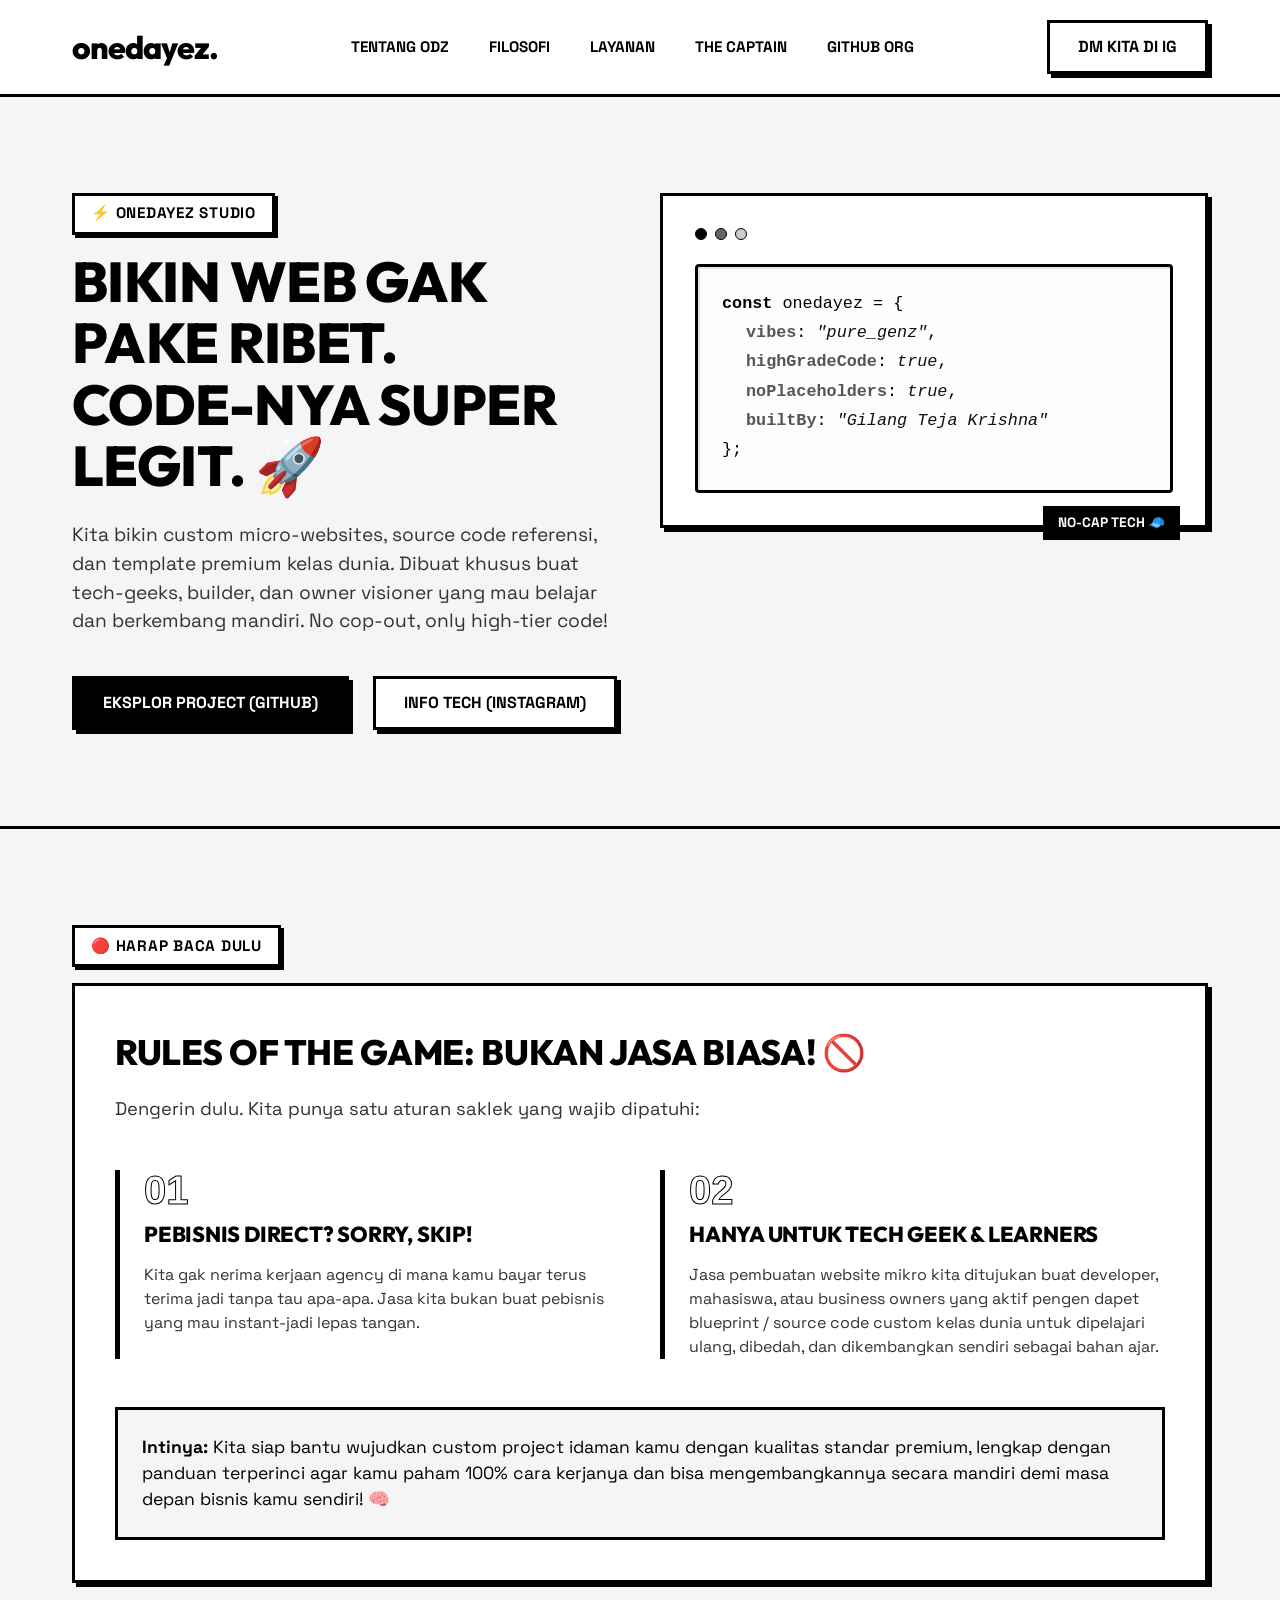
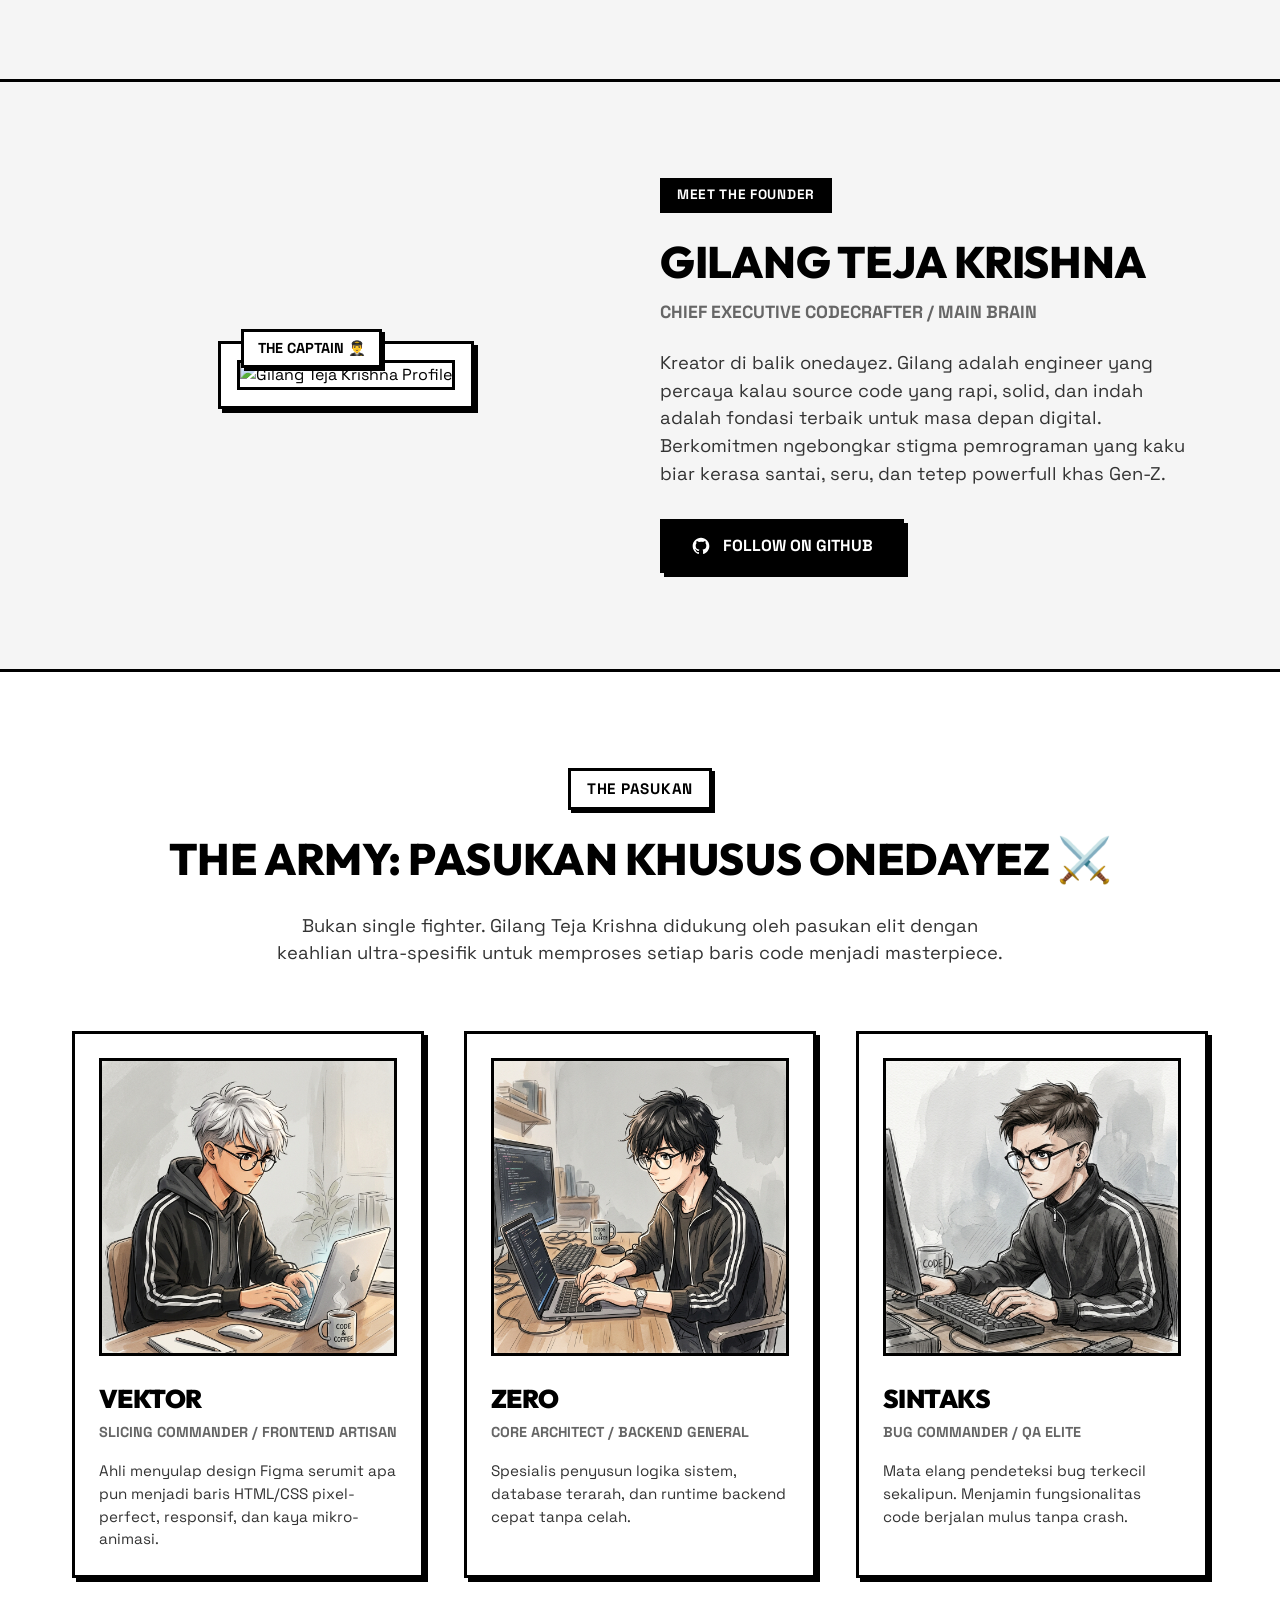
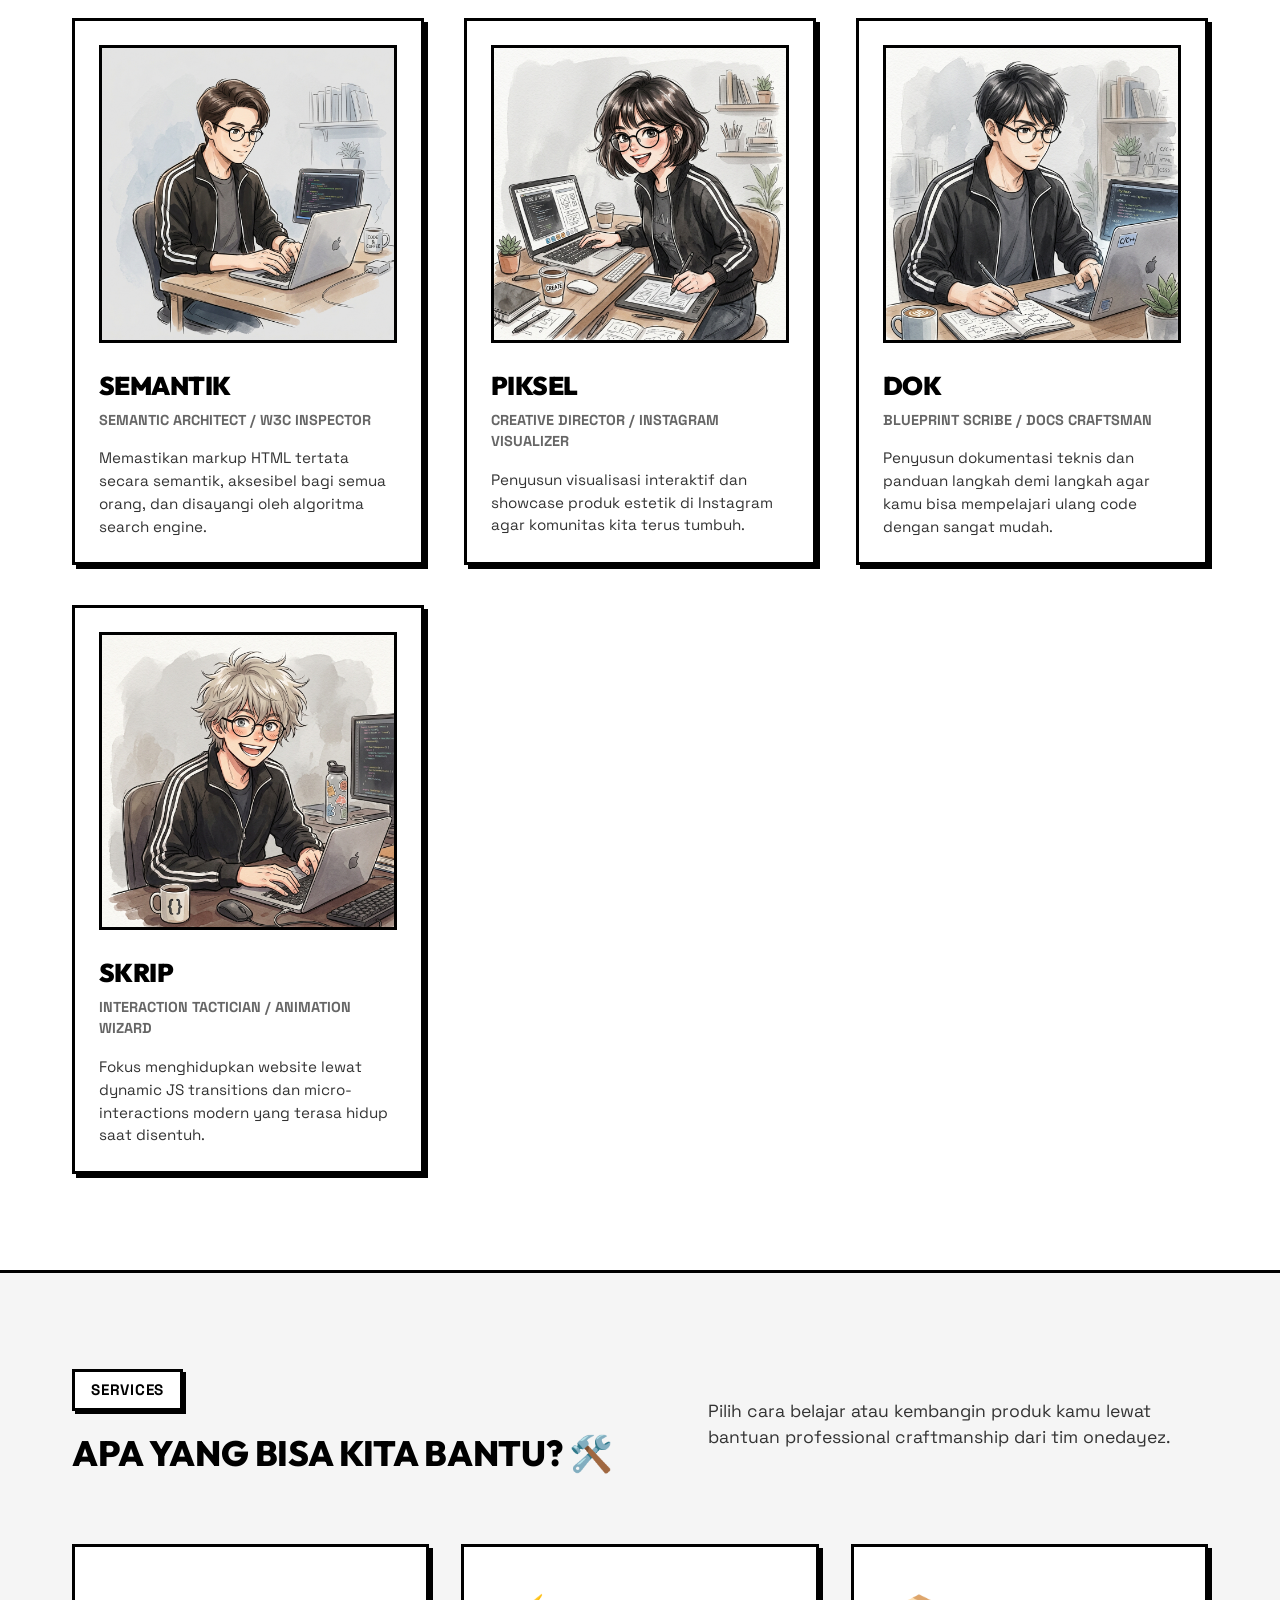
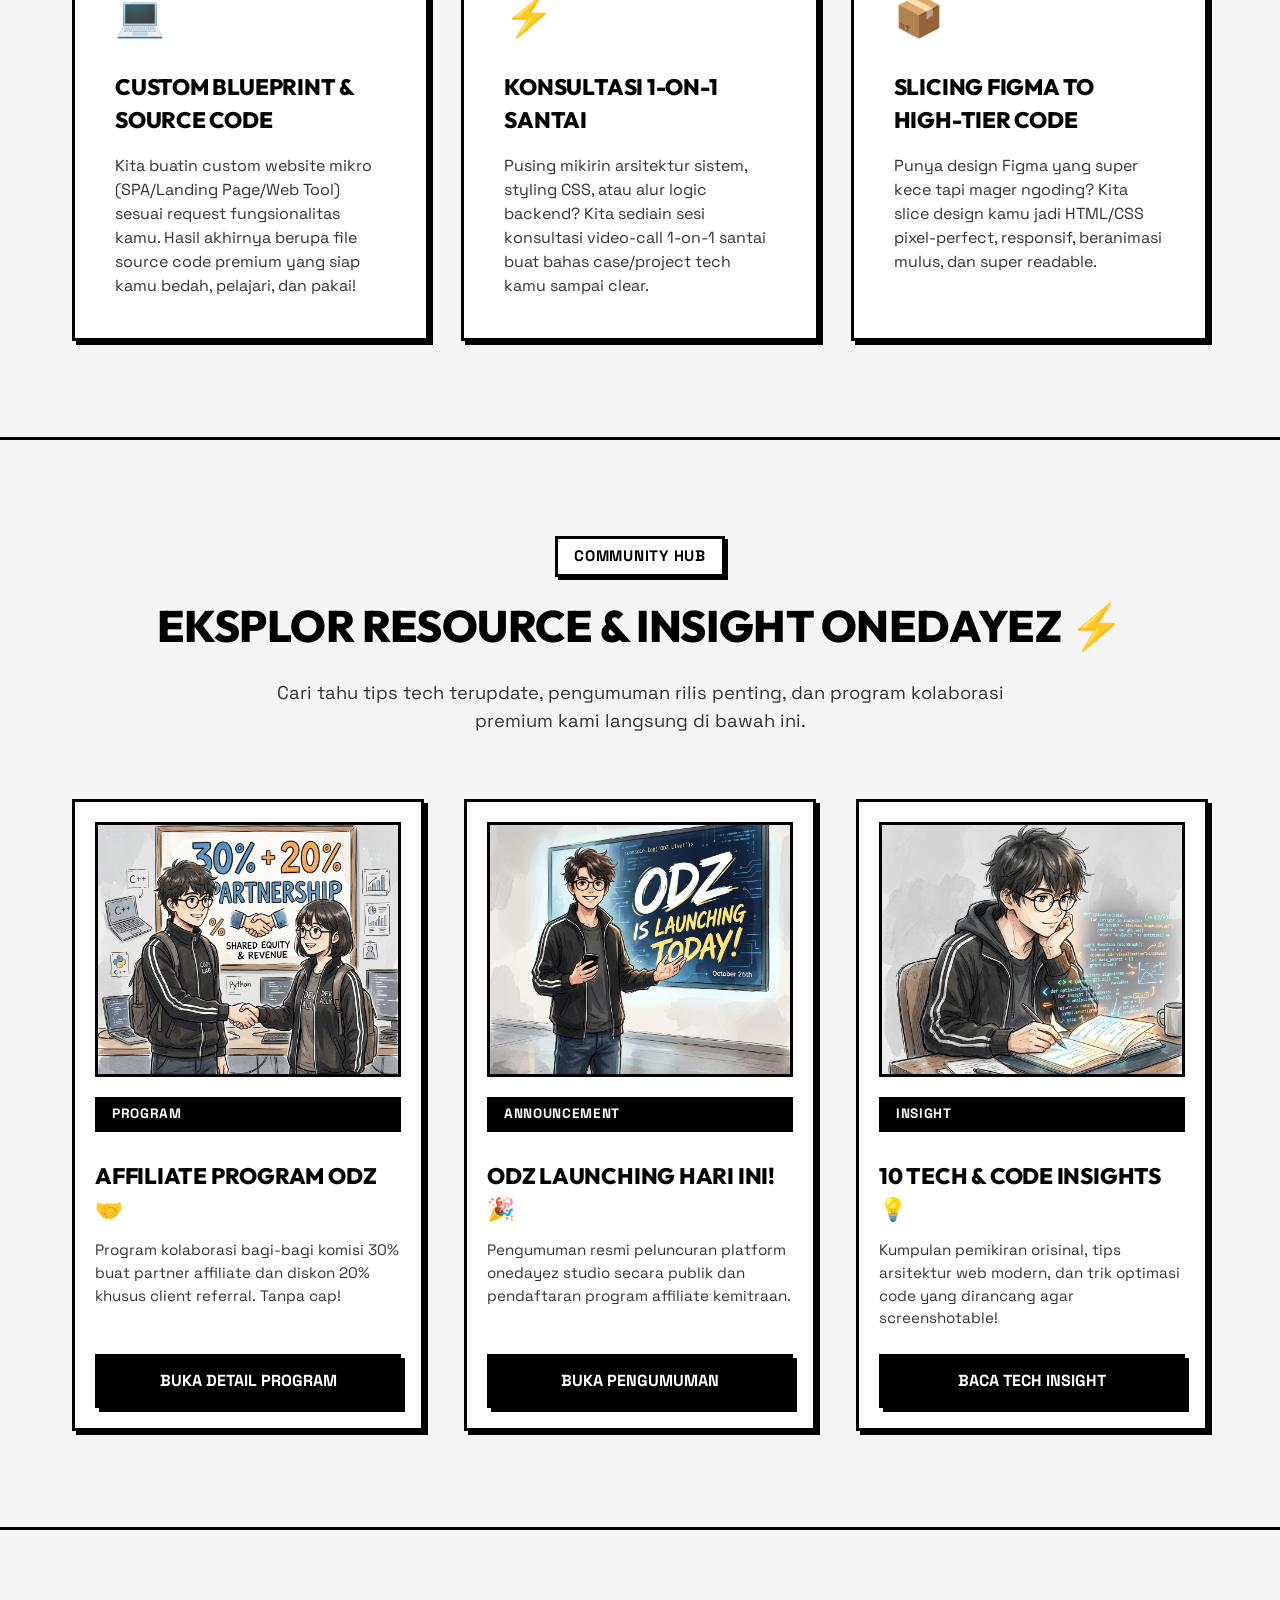
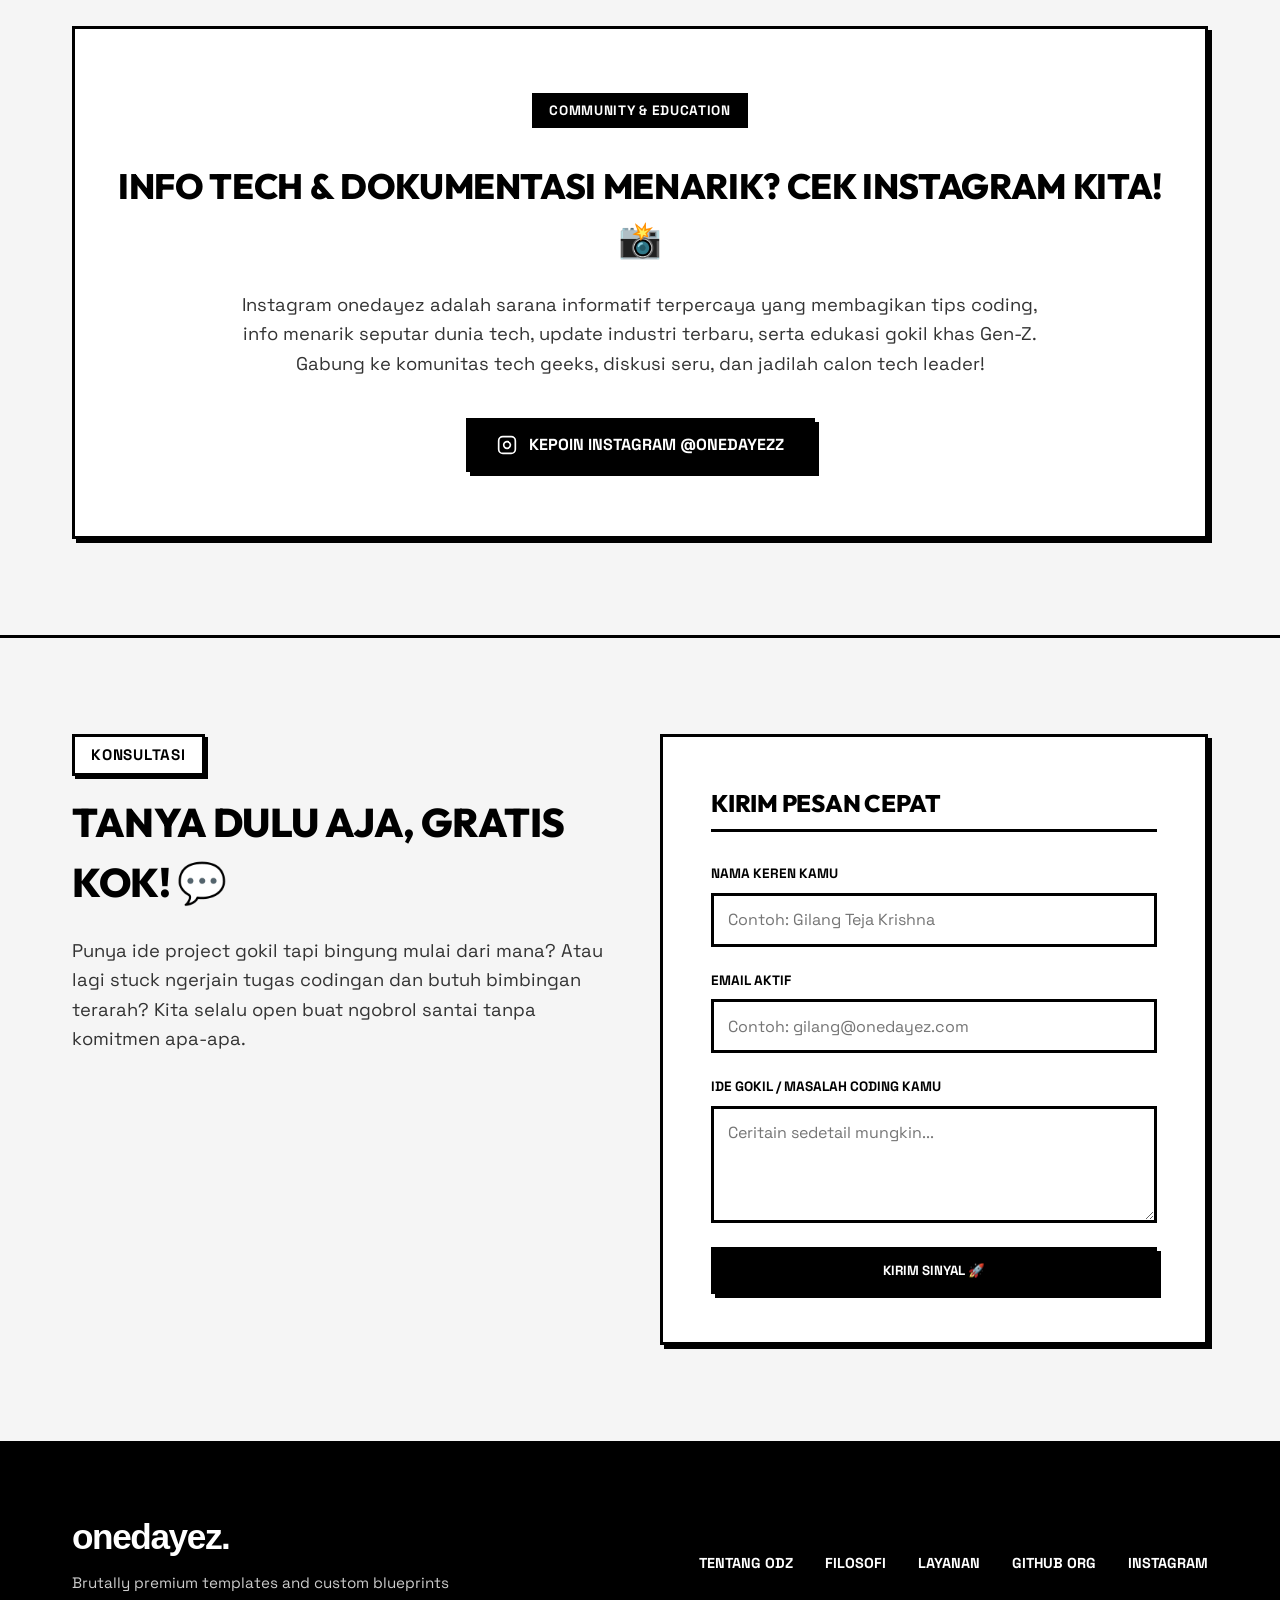
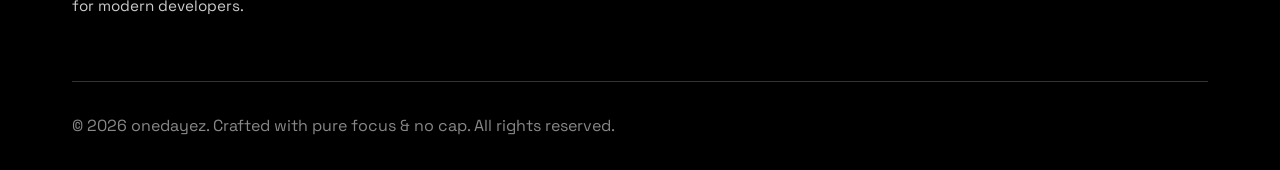
==== index.html @ 228cee9d "feat: implement Community Hub section with three custom CTA cards and hover visual scales" ====
<!DOCTYPE html>
<html lang="id">
<head>
  <meta charset="UTF-8">
  <meta name="viewport" content="width=device-width, initial-scale=1.0">
  <meta name="description" content="onedayez - Web studio indie khusus buat tech geeks dan visioner yang nyari source code custom & blueprint website premium. Code premium, no cap!">
  <title>onedayez. | Brutally Clean Web Masterpieces</title>
  <link rel="stylesheet" href="styles.css">
</head>
<body>

  <!-- Navigation Header -->
  <header class="header">
    <div class="container flex-between">
      <a href="index.html" class="logo">onedayez<span class="dot">.</span></a>
      <nav class="nav-menu">
        <a href="about.html" class="nav-link">Tentang ODZ</a>
        <a href="#about" class="nav-link">Filosofi</a>
        <a href="#services" class="nav-link">Layanan</a>
        <a href="#ceo" class="nav-link">The Captain</a>
        <a href="https://github.com/onedayezz" target="_blank" rel="noopener noreferrer" class="nav-link">GitHub Org</a>
      </nav>
      <div class="nav-actions">
        <a href="https://instagram.com/onedayezz" target="_blank" rel="noopener noreferrer" class="neo-btn">DM Kita di IG</a>
      </div>
    </div>
  </header>

  <main>
    <!-- Hook/Hero Section -->
    <section class="section-padding hero-section">
      <div class="container grid-2">
        <div class="hero-text-block">
          <div class="neo-badge neo-badge-outline">⚡ ONEDAYEZ STUDIO</div>
          <h1 class="hero-title">BIKIN WEB GAK PAKE RIBET.<br>CODE-NYA SUPER LEGIT. 🚀</h1>
          <p class="hero-desc">
            Kita bikin custom micro-websites, source code referensi, dan template premium kelas dunia. Dibuat khusus buat tech-geeks, builder, dan owner visioner yang mau belajar dan berkembang mandiri. No cop-out, only high-tier code!
          </p>
          <div class="hero-actions">
            <a href="https://github.com/onedayezz" target="_blank" rel="noopener noreferrer" class="neo-btn neo-btn-dark">Eksplor Project (GitHub)</a>
            <a href="https://instagram.com/onedayezz" target="_blank" rel="noopener noreferrer" class="neo-btn">Info Tech (Instagram)</a>
          </div>
        </div>
        <div class="hero-visual-block">
          <div class="neo-card visual-card">
            <div class="card-dots">
              <span class="dot-red"></span>
              <span class="dot-yellow"></span>
              <span class="dot-green"></span>
            </div>
            <div class="visual-content">
              <div class="code-line"><span class="c-tag">const</span> onedayez = {</div>
              <div class="code-line indent"><span class="c-key">vibes</span>: <span class="c-val">"pure_genz"</span>,</div>
              <div class="code-line indent"><span class="c-key">highGradeCode</span>: <span class="c-val">true</span>,</div>
              <div class="code-line indent"><span class="c-key">noPlaceholders</span>: <span class="c-val">true</span>,</div>
              <div class="code-line indent"><span class="c-key">builtBy</span>: <span class="c-val">"Gilang Teja Krishna"</span></div>
              <div class="code-line">};</div>
            </div>
            <div class="badge-inside">NO-CAP TECH 🧢</div>
          </div>
        </div>
      </div>
    </section>

    <!-- Aturan Main / Philosophy Section -->
    <section id="about" class="section-padding philosophy-section">
      <div class="container">
        <div class="neo-badge neo-badge-outline">🔴 HARAP BACA DULU</div>
        <div class="rules-box neo-card">
          <h2 class="rules-title">RULES OF THE GAME: BUKAN JASA BIASA! 🚫</h2>
          <p class="rules-intro">
            Dengerin dulu. Kita punya satu aturan saklek yang wajib dipatuhi:
          </p>
          <div class="rules-grid grid-2">
            <div class="rule-card">
              <div class="rule-num">01</div>
              <h3>Pebisnis Direct? Sorry, Skip!</h3>
              <p>Kita gak nerima kerjaan agency di mana kamu bayar terus terima jadi tanpa tau apa-apa. Jasa kita bukan buat pebisnis yang mau instant-jadi lepas tangan.</p>
            </div>
            <div class="rule-card">
              <div class="rule-num">02</div>
              <h3>Hanya untuk Tech Geek & Learners</h3>
              <p>Jasa pembuatan website mikro kita ditujukan buat developer, mahasiswa, atau business owners yang aktif pengen dapet blueprint / source code custom kelas dunia untuk dipelajari ulang, dibedah, dan dikembangkan sendiri sebagai bahan ajar.</p>
            </div>
          </div>
          <div class="rules-summary">
            <p><strong>Intinya:</strong> Kita siap bantu wujudkan custom project idaman kamu dengan kualitas standar premium, lengkap dengan panduan terperinci agar kamu paham 100% cara kerjanya dan bisa mengembangkannya secara mandiri demi masa depan bisnis kamu sendiri! 🧠</p>
          </div>
        </div>
      </div>
    </section>

    <!-- CEO Spotlight Section -->
    <section id="ceo" class="section-padding ceo-section">
      <div class="container grid-2">
        <div class="ceo-image-wrapper">
          <div class="neo-card image-card">
            <img src="https://avatars.githubusercontent.com/u/114217089?v=4" alt="Gilang Teja Krishna Profile" class="ceo-avatar">
            <div class="ceo-badge-floating">THE CAPTAIN 👨‍✈️</div>
          </div>
        </div>
        <div class="ceo-details">
          <div class="neo-badge">MEET THE FOUNDER</div>
          <h2 class="ceo-name">GILANG TEJA KRISHNA</h2>
          <span class="ceo-title">Chief Executive Codecrafter / Main Brain</span>
          <p class="ceo-bio">
            Kreator di balik onedayez. Gilang adalah engineer yang percaya kalau source code yang rapi, solid, dan indah adalah fondasi terbaik untuk masa depan digital. Berkomitmen ngebongkar stigma pemrograman yang kaku biar kerasa santai, seru, dan tetep powerfull khas Gen-Z.
          </p>
          <div class="ceo-socials">
            <a href="https://github.com/gtkrshnaaa" target="_blank" rel="noopener noreferrer" class="neo-btn neo-btn-dark">
              <svg width="20" height="20" viewBox="0 0 24 24" fill="currentColor">
                <path d="M12 2C6.477 2 2 6.477 2 12c0 4.42 2.865 8.166 6.839 9.489.5.092.682-.217.682-.482 0-.237-.008-.866-.013-1.7-2.782.603-3.369-1.34-3.369-1.34-.454-1.156-1.11-1.464-1.11-1.464-.908-.62.069-.608.069-.608 1.003.07 1.531 1.03 1.531 1.03.892 1.529 2.341 1.087 2.91.832.092-.647.35-1.088.636-1.338-2.22-.253-4.555-1.11-4.555-4.943 0-1.091.39-1.984 1.029-2.683-.103-.253-.446-1.27.098-2.647 0 0 .84-.269 2.75 1.025A9.564 9.564 0 0112 6.844c.85.004 1.705.115 2.504.337 1.909-1.294 2.747-1.025 2.747-1.025.546 1.377.203 2.394.1 2.646.64.699 1.026 1.592 1.026 2.683 0 3.842-2.337 4.687-4.565 4.935.359.309.678.919.678 1.852 0 1.336-.012 2.415-.012 2.743 0 .267.18.579.688.481C19.137 20.162 22 16.418 22 12c0-5.523-4.477-10-10-10z"/>
              </svg>
              Follow on GitHub
            </a>
          </div>
        </div>
      </div>
    </section>

    <!-- Pasukan / The Army Section -->
    <section id="army" class="section-padding army-section">
      <div class="container">
        <div class="army-header">
          <div class="neo-badge neo-badge-outline">THE PASUKAN</div>
          <h2 class="army-title">THE ARMY: PASUKAN KHUSUS ONEDAYEZ ⚔️</h2>
          <p class="army-subtitle">
            Bukan single fighter. Gilang Teja Krishna didukung oleh pasukan elit dengan keahlian ultra-spesifik untuk memproses setiap baris code menjadi masterpiece.
          </p>
        </div>
        
        <div class="army-grid">
          <!-- Member 1: Vektor -->
          <div class="neo-card army-card">
            <div class="army-img-wrapper">
              <img src="assets/vektor.png" alt="Vektor - Slicing Commander" class="army-avatar">
            </div>
            <div class="army-info">
              <span class="army-codename">VEKTOR</span>
              <span class="army-role">Slicing Commander / Frontend Artisan</span>
              <p class="army-bio">Ahli menyulap design Figma serumit apa pun menjadi baris HTML/CSS pixel-perfect, responsif, dan kaya mikro-animasi.</p>
            </div>
          </div>

          <!-- Member 2: Zero -->
          <div class="neo-card army-card">
            <div class="army-img-wrapper">
              <img src="assets/zero.png" alt="Zero - Backend General" class="army-avatar">
            </div>
            <div class="army-info">
              <span class="army-codename">ZERO</span>
              <span class="army-role">Core Architect / Backend General</span>
              <p class="army-bio">Spesialis penyusun logika sistem, database terarah, dan runtime backend cepat tanpa celah.</p>
            </div>
          </div>

          <!-- Member 3: Sintaks -->
          <div class="neo-card army-card">
            <div class="army-img-wrapper">
              <img src="assets/sintaks.png" alt="Sintaks - Bug Commander" class="army-avatar">
            </div>
            <div class="army-info">
              <span class="army-codename">SINTAKS</span>
              <span class="army-role">Bug Commander / QA Elite</span>
              <p class="army-bio">Mata elang pendeteksi bug terkecil sekalipun. Menjamin fungsionalitas code berjalan mulus tanpa crash.</p>
            </div>
          </div>

          <!-- Member 4: Semantik -->
          <div class="neo-card army-card">
            <div class="army-img-wrapper">
              <img src="assets/semantik.png" alt="Semantik - W3C Inspector" class="army-avatar">
            </div>
            <div class="army-info">
              <span class="army-codename">SEMANTIK</span>
              <span class="army-role">Semantic Architect / W3C Inspector</span>
              <p class="army-bio">Memastikan markup HTML tertata secara semantik, aksesibel bagi semua orang, dan disayangi oleh algoritma search engine.</p>
            </div>
          </div>

          <!-- Member 5: Piksel -->
          <div class="neo-card army-card">
            <div class="army-img-wrapper">
              <img src="assets/piksel.png" alt="Piksel - Creative Director" class="army-avatar">
            </div>
            <div class="army-info">
              <span class="army-codename">PIKSEL</span>
              <span class="army-role">Creative Director / Instagram Visualizer</span>
              <p class="army-bio">Penyusun visualisasi interaktif dan showcase produk estetik di Instagram agar komunitas kita terus tumbuh.</p>
            </div>
          </div>

          <!-- Member 6: Dok -->
          <div class="neo-card army-card">
            <div class="army-img-wrapper">
              <img src="assets/dok.png" alt="Dok - Docs Craftsman" class="army-avatar">
            </div>
            <div class="army-info">
              <span class="army-codename">DOK</span>
              <span class="army-role">Blueprint Scribe / Docs Craftsman</span>
              <p class="army-bio">Penyusun dokumentasi teknis dan panduan langkah demi langkah agar kamu bisa mempelajari ulang code dengan sangat mudah.</p>
            </div>
          </div>

          <!-- Member 7: Skrip -->
          <div class="neo-card army-card">
            <div class="army-img-wrapper">
              <img src="assets/skrip.png" alt="Skrip - Animation Wizard" class="army-avatar">
            </div>
            <div class="army-info">
              <span class="army-codename">SKRIP</span>
              <span class="army-role">Interaction Tactician / Animation Wizard</span>
              <p class="army-bio">Fokus menghidupkan website lewat dynamic JS transitions dan micro-interactions modern yang terasa hidup saat disentuh.</p>
            </div>
          </div>
        </div>
      </div>
    </section>

    <!-- Services Grid Section -->
    <section id="services" class="section-padding services-section">
      <div class="container">
        <div class="services-header flex-between">
          <div>
            <div class="neo-badge neo-badge-outline">SERVICES</div>
            <h2 class="services-title">APA YANG BISA KITA BANTU? 🛠️</h2>
          </div>
          <p class="services-subtitle">
            Pilih cara belajar atau kembangin produk kamu lewat bantuan professional craftmanship dari tim onedayez.
          </p>
        </div>
        <div class="grid-3 services-grid">
          <!-- Service 1 -->
          <div class="neo-card service-card">
            <span class="service-icon">💻</span>
            <h3>Custom Blueprint & Source Code</h3>
            <p>Kita buatin custom website mikro (SPA/Landing Page/Web Tool) sesuai request fungsionalitas kamu. Hasil akhirnya berupa file source code premium yang siap kamu bedah, pelajari, dan pakai!</p>
          </div>
          <!-- Service 2 -->
          <div class="neo-card service-card">
            <span class="service-icon">⚡</span>
            <h3>Konsultasi 1-on-1 Santai</h3>
            <p>Pusing mikirin arsitektur sistem, styling CSS, atau alur logic backend? Kita sediain sesi konsultasi video-call 1-on-1 santai buat bahas case/project tech kamu sampai clear.</p>
          </div>
          <!-- Service 3 -->
          <div class="neo-card service-card">
            <span class="service-icon">📦</span>
            <h3>Slicing Figma to High-Tier Code</h3>
            <p>Punya design Figma yang super kece tapi mager ngoding? Kita slice design kamu jadi HTML/CSS pixel-perfect, responsif, beranimasi mulus, dan super readable.</p>
          </div>
        </div>
      </div>
    </section>

    <!-- Community Hub (Insight, Announce, Program) Section -->
    <section id="hub" class="section-padding hub-section">
      <div class="container">
        <div class="hub-header">
          <div class="neo-badge neo-badge-outline">COMMUNITY HUB</div>
          <h2 class="hub-title">EKSPLOR RESOURCE & INSIGHT ONEDAYEZ ⚡</h2>
          <p class="hub-subtitle">
            Cari tahu tips tech terupdate, pengumuman rilis penting, dan program kolaborasi premium kami langsung di bawah ini.
          </p>
        </div>

        <div class="hub-grid">
          <!-- Card 1: Program -->
          <div class="neo-card hub-card">
            <div class="hub-img-wrapper">
              <img src="assets/program.png" alt="ODZ Affiliate Program" class="hub-img">
            </div>
            <div class="hub-content">
              <div class="neo-badge">PROGRAM</div>
              <h3 class="hub-card-title">Affiliate Program ODZ 🤝</h3>
              <p class="hub-card-text">
                Program kolaborasi bagi-bagi komisi 30% buat partner affiliate dan diskon 20% khusus client referral. Tanpa cap!
              </p>
              <a href="list.html?tab=program" class="neo-btn neo-btn-dark w-100">Buka Detail Program</a>
            </div>
          </div>

          <!-- Card 2: Announce -->
          <div class="neo-card hub-card">
            <div class="hub-img-wrapper">
              <img src="assets/announce.png" alt="ODZ Launch Announcement" class="hub-img">
            </div>
            <div class="hub-content">
              <div class="neo-badge">ANNOUNCEMENT</div>
              <h3 class="hub-card-title">ODZ Launching Hari Ini! 🎉</h3>
              <p class="hub-card-text">
                Pengumuman resmi peluncuran platform onedayez studio secara publik dan pendaftaran program affiliate kemitraan.
              </p>
              <a href="list.html?tab=announce" class="neo-btn neo-btn-dark w-100">Buka Pengumuman</a>
            </div>
          </div>

          <!-- Card 3: Insight -->
          <div class="neo-card hub-card">
            <div class="hub-img-wrapper">
              <img src="assets/insight.png" alt="ODZ Tech Insights" class="hub-img">
            </div>
            <div class="hub-content">
              <div class="neo-badge">INSIGHT</div>
              <h3 class="hub-card-title">10 Tech & Code Insights 💡</h3>
              <p class="hub-card-text">
                Kumpulan pemikiran orisinal, tips arsitektur web modern, dan trik optimasi code yang dirancang agar screenshotable!
              </p>
              <a href="list.html?tab=insight" class="neo-btn neo-btn-dark w-100">Baca Tech Insight</a>
            </div>
          </div>
        </div>
      </div>
    </section>

    <!-- Instagram Informative Section -->
    <section id="instagram" class="section-padding instagram-section">
      <div class="container">
        <div class="insta-box neo-card">
          <div class="insta-header">
            <div class="neo-badge">COMMUNITY & EDUCATION</div>
            <h2>INFO TECH & DOKUMENTASI MENARIK? CEK INSTAGRAM KITA! 📸</h2>
          </div>
          <p class="insta-text">
            Instagram onedayez adalah sarana informatif terpercaya yang membagikan tips coding, info menarik seputar dunia tech, update industri terbaru, serta edukasi gokil khas Gen-Z. Gabung ke komunitas tech geeks, diskusi seru, dan jadilah calon tech leader!
          </p>
          <div class="insta-cta">
            <a href="https://instagram.com/onedayezz" target="_blank" rel="noopener noreferrer" class="neo-btn neo-btn-dark">
              <svg width="20" height="20" viewBox="0 0 24 24" fill="none" stroke="currentColor" stroke-width="2" stroke-linecap="round" stroke-linejoin="round">
                <rect x="2" y="2" width="20" height="20" rx="5" ry="5"></rect>
                <path d="M16 11.37A4 4 0 1 1 12.63 8 4 4 0 0 1 16 11.37z"></rect>
                <line x1="17.5" y1="6.5" x2="17.51" y2="6.5"></line>
              </svg>
              Kepoin Instagram @onedayezz
            </a>
          </div>
        </div>
      </div>
    </section>

    <!-- Consultation Hook -->
    <section id="consultation" class="section-padding consultation-section">
      <div class="container">
        <div class="consult-grid grid-2">
          <div>
            <div class="neo-badge neo-badge-outline">KONSULTASI</div>
            <h2 class="consult-title">TANYA DULU AJA, GRATIS KOK! 💬</h2>
            <p class="consult-desc">
              Punya ide project gokil tapi bingung mulai dari mana? Atau lagi stuck ngerjain tugas codingan dan butuh bimbingan terarah? Kita selalu open buat ngobrol santai tanpa komitmen apa-apa.
            </p>
          </div>
          <div class="neo-card consult-card">
            <h3>Kirim Pesan Cepat</h3>
            <form id="contactForm" class="consult-form" onsubmit="event.preventDefault(); alert('Pesan kamu berhasil dikirim ke markas onedayez! 🚀');">
              <div class="form-group">
                <label for="name">Nama Keren Kamu</label>
                <input type="text" id="name" required placeholder="Contoh: Gilang Teja Krishna">
              </div>
              <div class="form-group">
                <label for="email">Email Aktif</label>
                <input type="email" id="email" required placeholder="Contoh: gilang@onedayez.com">
              </div>
              <div class="form-group">
                <label for="message">Ide Gokil / Masalah Coding Kamu</label>
                <textarea id="message" required rows="4" placeholder="Ceritain sedetail mungkin..."></textarea>
              </div>
              <button type="submit" class="neo-btn neo-btn-dark w-100">Kirim Sinyal 🚀</button>
            </form>
          </div>
        </div>
      </div>
    </section>
  </main>

  <!-- Brutalist Footer -->
  <footer class="footer">
    <div class="container">
      <div class="footer-grid flex-between">
        <div>
          <span class="footer-logo">onedayez.</span>
          <p class="footer-tagline">Brutally premium templates and custom blueprints for modern developers.</p>
        </div>
        <div class="footer-links">
          <a href="about.html">Tentang ODZ</a>
          <a href="#about">Filosofi</a>
          <a href="#services">Layanan</a>
          <a href="https://github.com/onedayezz" target="_blank" rel="noopener noreferrer">GitHub Org</a>
          <a href="https://instagram.com/onedayezz" target="_blank" rel="noopener noreferrer">Instagram</a>
        </div>
      </div>
      <div class="footer-bottom">
        <p class="copyright">© 2026 onedayez. Crafted with pure focus & no cap. All rights reserved.</p>
      </div>
    </div>
  </footer>

  <script src="script.js"></script>
</body>
</html>
---- styles.css ----
@import url('https://fonts.googleapis.com/css2?family=Outfit:wght@600;800;900&family=Space+Grotesk:wght@400;500;700&display=swap');

:root {
  --color-bg: #f5f5f5;
  --color-fg: #000000;
  --color-white: #ffffff;
  --color-gray-light: #e0e0e0;
  --color-gray-dark: #333333;
  --color-accent: #ffffff;
  
  --border-thick: 3px solid #000000;
  --border-thin: 1.5px solid #000000;
  
  --shadow-flat: 4px 4px 0px #000000;
  --shadow-flat-hover: 7px 7px 0px #000000;
  --shadow-flat-active: 1px 1px 0px #000000;
  
  --transition-fast: 0.15s cubic-bezier(0.16, 1, 0.3, 1);
  --transition-normal: 0.25s cubic-bezier(0.16, 1, 0.3, 1);
}

*, *::before, *::after {
  box-sizing: border-box;
  margin: 0;
  padding: 0;
}

body {
  font-family: 'Space Grotesk', -apple-system, BlinkMacSystemFont, 'Segoe UI', Roboto, Helvetica, Arial, sans-serif;
  background-color: var(--color-bg);
  color: var(--color-fg);
  line-height: 1.5;
  overflow-x: hidden;
}

h1, h2, h3, h4, h5, h6 {
  font-family: 'Outfit', sans-serif;
  font-weight: 800;
  text-transform: uppercase;
  letter-spacing: -0.01em;
}

/* Custom Scrollbar */
::-webkit-scrollbar {
  width: 12px;
}
::-webkit-scrollbar-track {
  background: var(--color-bg);
  border-left: var(--border-thick);
}
::-webkit-scrollbar-thumb {
  background: var(--color-fg);
  border: 3px solid var(--color-bg);
}

/* Layout Utilities */
.container {
  max-width: 1200px;
  margin: 0 auto;
  padding: 0 2rem;
}

.section-padding {
  padding: 6rem 0;
  border-bottom: var(--border-thick);
}

.flex-between {
  display: flex;
  justify-content: space-between;
  align-items: center;
  gap: 1.5rem;
}

.grid-2 {
  display: grid;
  grid-template-columns: repeat(2, 1fr);
  gap: 2.5rem;
}

.grid-3 {
  display: grid;
  grid-template-columns: repeat(3, 1fr);
  gap: 2rem;
}

@media (max-width: 992px) {
  .grid-2, .grid-3 {
    grid-template-columns: 1fr;
  }
  .section-padding {
    padding: 4rem 0;
  }
}

/* Neo Brutalist Card */
.neo-card {
  background: var(--color-white);
  border: var(--border-thick);
  box-shadow: var(--shadow-flat);
  padding: 2.5rem;
  transition: transform var(--transition-fast), box-shadow var(--transition-fast);
  position: relative;
}

.neo-card:hover {
  transform: translate(-3px, -3px);
  box-shadow: var(--shadow-flat-hover);
}

/* Neo Brutalist Button */
.neo-btn {
  display: inline-flex;
  align-items: center;
  justify-content: center;
  gap: 0.75rem;
  padding: 0.75rem 1.75rem;
  background: var(--color-white);
  color: var(--color-fg);
  border: var(--border-thick);
  box-shadow: var(--shadow-flat);
  font-family: 'Space Grotesk', sans-serif;
  font-weight: 700;
  text-transform: uppercase;
  text-decoration: none;
  cursor: pointer;
  transition: transform var(--transition-fast), box-shadow var(--transition-fast);
}

.neo-btn:hover {
  transform: translate(-3px, -3px);
  box-shadow: var(--shadow-flat-hover);
}

.neo-btn:active {
  transform: translate(3px, 3px);
  box-shadow: var(--shadow-flat-active);
}

.neo-btn-dark {
  background: var(--color-fg);
  color: var(--color-white);
}

.neo-btn-dark:hover {
  background: #222;
}

/* Badges */
.neo-badge {
  display: inline-block;
  padding: 0.4rem 1rem;
  background: var(--color-fg);
  color: var(--color-white);
  border: var(--border-thin);
  font-weight: 700;
  text-transform: uppercase;
  font-size: 0.85rem;
  letter-spacing: 0.05em;
  margin-bottom: 1rem;
}

.neo-badge-outline {
  background: var(--color-white);
  color: var(--color-fg);
  border: var(--border-thick);
  font-size: 0.95rem;
  box-shadow: 3px 3px 0px #000000;
}

/* Header & Navigation */
.header {
  position: sticky;
  top: 0;
  background: var(--color-white);
  border-bottom: var(--border-thick);
  z-index: 1000;
  padding: 1.25rem 0;
}

.logo {
  font-family: 'Outfit', sans-serif;
  font-size: 2rem;
  font-weight: 800;
  color: var(--color-fg);
  text-decoration: none;
  text-transform: lowercase;
  letter-spacing: -0.03em;
}

.logo .dot {
  color: var(--color-fg);
}

.nav-menu {
  display: flex;
  gap: 2.5rem;
}

.nav-link {
  font-family: 'Space Grotesk', sans-serif;
  font-weight: 700;
  color: var(--color-fg);
  text-decoration: none;
  text-transform: uppercase;
  font-size: 0.95rem;
  position: relative;
  padding: 0.25rem 0;
}

.nav-link::after {
  content: '';
  position: absolute;
  bottom: 0;
  left: 0;
  width: 0;
  height: 3px;
  background: var(--color-fg);
  transition: width var(--transition-fast);
}

.nav-link:hover::after {
  width: 100%;
}

@media (max-width: 768px) {
  .nav-menu, .nav-actions {
    display: none;
  }
}

/* Hero Section */
.hero-section {
  background-color: var(--color-bg);
  align-items: center;
}

.hero-title {
  font-size: 3.5rem;
  line-height: 1.1;
  margin-bottom: 1.5rem;
}

.hero-desc {
  font-size: 1.2rem;
  margin-bottom: 2.5rem;
  color: var(--color-gray-dark);
}

.hero-actions {
  display: flex;
  gap: 1.5rem;
  flex-wrap: wrap;
}

.visual-card {
  padding: 2rem;
  min-height: 300px;
  display: flex;
  flex-direction: column;
  justify-content: space-between;
}

.card-dots {
  display: flex;
  gap: 0.5rem;
  margin-bottom: 1.5rem;
}

.card-dots span {
  width: 12px;
  height: 12px;
  border-radius: 50%;
  border: 1.5px solid #000;
}

.dot-red { background: #000000; }
.dot-yellow { background: #666666; }
.dot-green { background: #cccccc; }

.visual-content {
  font-family: monospace;
  font-size: 1.05rem;
  color: #000;
  background: #fdfdfd;
  padding: 1.5rem;
  border: var(--border-thick);
  border-radius: 4px;
  box-shadow: inset 2px 2px 0px rgba(0,0,0,0.1);
}

.code-line {
  margin-bottom: 0.25rem;
}

.code-line.indent {
  padding-left: 1.5rem;
}

.c-tag { font-weight: bold; color: #000; }
.c-key { font-weight: bold; color: #555; }
.c-val { color: #111; font-style: italic; }

.badge-inside {
  position: absolute;
  bottom: -15px;
  right: 25px;
  background: #000;
  color: #fff;
  border: var(--border-thick);
  padding: 0.25rem 0.75rem;
  font-weight: 700;
  font-size: 0.85rem;
}

@media (max-width: 1200px) {
  .hero-title {
    font-size: 2.75rem;
  }
}

/* Philosophy Section */
.rules-box {
  background: var(--color-white);
}

.rules-title {
  font-size: 2.2rem;
  margin-bottom: 1rem;
}

.rules-intro {
  font-size: 1.15rem;
  margin-bottom: 3rem;
  color: var(--color-gray-dark);
}

.rules-grid {
  margin-bottom: 3rem;
}

.rule-card {
  border-left: 5px solid #000;
  padding-left: 1.5rem;
}

.rule-num {
  font-family: 'Syne', sans-serif;
  font-size: 2.5rem;
  font-weight: 800;
  line-height: 1;
  margin-bottom: 0.5rem;
  -webkit-text-stroke: 1px #000;
  color: transparent;
}

.rule-card h3 {
  font-size: 1.35rem;
  margin-bottom: 0.75rem;
}

.rule-card p {
  color: var(--color-gray-dark);
}

.rules-summary {
  background: var(--color-bg);
  border: var(--border-thick);
  padding: 1.5rem;
  font-size: 1.1rem;
}

/* CEO Section */
.ceo-image-wrapper {
  display: flex;
  justify-content: center;
  align-items: center;
}

.image-card {
  padding: 1rem;
  max-width: 350px;
}

.ceo-avatar {
  width: 100%;
  height: auto;
  display: block;
  border: var(--border-thick);
}

.ceo-badge-floating {
  position: absolute;
  top: -15px;
  left: 20px;
  background: var(--color-white);
  color: var(--color-fg);
  border: var(--border-thick);
  padding: 0.35rem 0.85rem;
  font-weight: 700;
  font-size: 0.9rem;
  box-shadow: 3px 3px 0px #000;
}

.ceo-name {
  font-size: 2.75rem;
  margin-bottom: 0.25rem;
}

.ceo-title {
  display: block;
  font-weight: 700;
  font-size: 1.1rem;
  text-transform: uppercase;
  margin-bottom: 1.5rem;
  color: #666;
}

.ceo-bio {
  font-size: 1.15rem;
  margin-bottom: 2rem;
  color: var(--color-gray-dark);
}

/* Services Section */
.services-header {
  margin-bottom: 4rem;
}

.services-title {
  font-size: 2.2rem;
}

.services-subtitle {
  max-width: 500px;
  font-size: 1.1rem;
  color: var(--color-gray-dark);
}

.service-card {
  display: flex;
  flex-direction: column;
  gap: 1rem;
}

.service-icon {
  font-size: 2.5rem;
  margin-bottom: 0.5rem;
}

.service-card h3 {
  font-size: 1.4rem;
}

.service-card p {
  color: var(--color-gray-dark);
}

/* Instagram Section */
.insta-box {
  background: var(--color-white);
  text-align: center;
  padding: 4rem 2rem;
}

.insta-header h2 {
  font-size: 2.2rem;
  margin-top: 1rem;
  margin-bottom: 1.5rem;
}

.insta-text {
  max-width: 800px;
  margin: 0 auto 2.5rem auto;
  font-size: 1.15rem;
  color: var(--color-gray-dark);
  line-height: 1.6;
}

/* Consultation Section */
.consult-title {
  font-size: 2.5rem;
  margin-bottom: 1.5rem;
}

.consult-desc {
  font-size: 1.15rem;
  color: var(--color-gray-dark);
  line-height: 1.6;
}

.consult-card {
  padding: 3rem;
}

.consult-card h3 {
  font-size: 1.5rem;
  margin-bottom: 2rem;
  border-bottom: var(--border-thick);
  padding-bottom: 0.5rem;
}

.consult-form {
  display: flex;
  flex-direction: column;
  gap: 1.5rem;
}

.form-group {
  display: flex;
  flex-direction: column;
  gap: 0.5rem;
}

.form-group label {
  font-weight: 700;
  text-transform: uppercase;
  font-size: 0.85rem;
}

.form-group input,
.form-group textarea {
  padding: 0.85rem;
  border: var(--border-thick);
  font-family: 'Space Grotesk', sans-serif;
  font-size: 1rem;
  outline: none;
  transition: transform var(--transition-fast), box-shadow var(--transition-fast);
}

.form-group input:focus,
.form-group textarea:focus {
  transform: translate(-2px, -2px);
  box-shadow: 4px 4px 0px #000;
  background: #fafafa;
}

.w-100 {
  width: 100%;
}

/* Footer styling */
.footer {
  background: var(--color-fg);
  color: var(--color-white);
  padding: 4rem 0 2rem 0;
  border-top: var(--border-thick);
}

.footer-logo {
  font-family: 'Syne', sans-serif;
  font-size: 2.2rem;
  font-weight: 800;
  letter-spacing: -0.04em;
  display: block;
  margin-bottom: 0.5rem;
}

.footer-tagline {
  color: #ccc;
  max-width: 400px;
  font-size: 0.95rem;
}

.footer-links {
  display: flex;
  gap: 2rem;
}

.footer-links a {
  color: var(--color-white);
  text-decoration: none;
  font-weight: 700;
  text-transform: uppercase;
  font-size: 0.9rem;
}

.footer-links a:hover {
  text-decoration: underline;
}

.footer-bottom {
  margin-top: 4rem;
  padding-top: 2rem;
  border-top: 1px solid #333;
}

.copyright {
  color: #888;
}

/* Army Section styling */
.army-section {
  background: var(--color-white);
  border-bottom: var(--border-thick);
}

.army-header {
  margin-bottom: 4rem;
  text-align: center;
}

.army-title {
  font-size: 2.75rem;
  margin-bottom: 1.25rem;
}

.army-subtitle {
  max-width: 750px;
  margin: 0 auto;
  font-size: 1.15rem;
  color: var(--color-gray-dark);
}

.army-grid {
  display: grid;
  grid-template-columns: repeat(3, 1fr);
  gap: 2.5rem;
}

@media (max-width: 992px) {
  .army-grid {
    grid-template-columns: repeat(2, 1fr);
  }
}

@media (max-width: 768px) {
  .army-grid {
    grid-template-columns: 1fr;
  }
}

.army-card {
  display: flex;
  flex-direction: column;
  padding: 1.5rem;
  height: 100%;
}

.army-img-wrapper {
  border: var(--border-thick);
  overflow: hidden;
  margin-bottom: 1.5rem;
  background: var(--color-bg);
  aspect-ratio: 1;
}

.army-avatar {
  width: 100%;
  height: 100%;
  object-fit: cover;
  transition: transform var(--transition-normal);
}

.army-card:hover .army-avatar {
  transform: scale(1.03);
}

.army-info {
  display: flex;
  flex-direction: column;
  flex-grow: 1;
}

.army-codename {
  font-family: 'Outfit', sans-serif;
  font-size: 1.6rem;
  font-weight: 900;
  text-transform: uppercase;
  letter-spacing: -0.02em;
  margin-bottom: 0.25rem;
}

.army-role {
  font-weight: 700;
  font-size: 0.9rem;
  text-transform: uppercase;
  color: #666;
  margin-bottom: 1rem;
}

.army-bio {
  font-size: 0.95rem;
  color: var(--color-gray-dark);
  line-height: 1.5;
}

/* Hub Section */
.hub-section {
  background: var(--color-bg);
  border-bottom: var(--border-thick);
}

.hub-header {
  margin-bottom: 4rem;
  text-align: center;
}

.hub-title {
  font-size: 2.75rem;
  margin-bottom: 1.25rem;
}

.hub-subtitle {
  max-width: 750px;
  margin: 0 auto;
  font-size: 1.15rem;
  color: var(--color-gray-dark);
}

.hub-grid {
  display: grid;
  grid-template-columns: repeat(3, 1fr);
  gap: 2.5rem;
}

@media (max-width: 992px) {
  .hub-grid {
    grid-template-columns: repeat(2, 1fr);
  }
}

@media (max-width: 768px) {
  .hub-grid {
    grid-template-columns: 1fr;
  }
}

.hub-card {
  display: flex;
  flex-direction: column;
  padding: 1.25rem;
  height: 100%;
}

.hub-img-wrapper {
  border: var(--border-thick);
  overflow: hidden;
  margin-bottom: 1.25rem;
  aspect-ratio: 1.2;
}

.hub-img {
  width: 100%;
  height: 100%;
  object-fit: cover;
  transition: transform var(--transition-normal);
}

.hub-card:hover .hub-img {
  transform: scale(1.04);
}

.hub-content {
  display: flex;
  flex-direction: column;
  flex-grow: 1;
}

.hub-card-title {
  font-size: 1.4rem;
  font-family: 'Outfit', sans-serif;
  margin: 0.75rem 0;
}

.hub-card-text {
  font-size: 0.95rem;
  color: var(--color-gray-dark);
  line-height: 1.5;
  margin-bottom: 1.5rem;
  flex-grow: 1;
}

/* About Page & Pure HTML/CSS Logo */
.about-hero {
  padding: 6rem 0 4rem 0;
  text-align: center;
  background: var(--color-white);
  border-bottom: var(--border-thick);
}

.about-logo-wrapper {
  margin-bottom: 3rem;
  display: flex;
  justify-content: center;
  align-items: center;
}

.odz-brutalist-logo {
  display: inline-flex;
  gap: 0.75rem;
  perspective: 1000px;
  cursor: pointer;
}

.logo-box {
  width: 90px;
  height: 90px;
  border: var(--border-thick);
  display: flex;
  align-items: center;
  justify-content: center;
  font-family: 'Outfit', sans-serif;
  font-size: 3.5rem;
  font-weight: 900;
  box-shadow: 8px 8px 0px var(--color-fg);
  transition: transform 0.25s cubic-bezier(0.175, 0.885, 0.32, 1.275), box-shadow 0.25s ease, background-color 0.25s ease, color 0.25s ease;
  user-select: none;
}

.box-o {
  background: var(--color-white);
  color: var(--color-fg);
  transform: rotate(-4deg);
}

.box-d {
  background: var(--color-fg);
  color: var(--color-white);
  transform: rotate(3deg);
}

.box-z {
  background: var(--color-white);
  color: var(--color-fg);
  transform: rotate(-2deg);
}

.box-dot {
  background: var(--color-fg);
  color: var(--color-white);
  width: 35px;
  height: 90px;
  font-size: 3.5rem;
  display: flex;
  align-items: flex-end;
  justify-content: center;
  padding-bottom: 12px;
  transform: rotate(5deg);
}

.odz-brutalist-logo:hover .logo-box {
  transform: translate(-5px, -5px) scale(1.05);
  box-shadow: 12px 12px 0px var(--color-fg);
}

.odz-brutalist-logo:hover .box-o {
  background: var(--color-fg);
  color: var(--color-white);
  transform: translate(-7px, -7px) rotate(6deg);
}

.odz-brutalist-logo:hover .box-d {
  background: var(--color-white);
  color: var(--color-fg);
  transform: translate(-5px, -5px) rotate(-8deg);
}

.odz-brutalist-logo:hover .box-z {
  background: var(--color-fg);
  color: var(--color-white);
  transform: translate(-9px, -9px) rotate(5deg);
}

.odz-brutalist-logo:hover .box-dot {
  background: var(--color-white);
  color: var(--color-fg);
  transform: translate(-3px, -3px) rotate(-12deg);
}

/* About Content Sections */
.about-grid {
  display: grid;
  grid-template-columns: repeat(2, 1fr);
  gap: 3rem;
  margin-top: 4rem;
}

.about-card {
  height: 100%;
}

.flex-center {
  display: flex;
  justify-content: center;
  align-items: center;
}

/* Mobile Responsiveness & Text Justification */
@media (max-width: 768px) {
  body, p, h1, h2, h3, h4, h5, h6, 
  .hero-desc, .rules-intro, .insta-text, .consult-desc, 
  .service-card p, .rule-card p, .ceo-bio, .footer-tagline {
    text-align: justify;
    text-justify: inter-word;
  }
  
  .container {
    padding: 0 1.25rem;
  }
  
  .section-padding {
    padding: 3.5rem 0;
  }
  
  .hero-title {
    font-size: 2rem;
    line-height: 1.2;
  }
  
  .ceo-name {
    font-size: 2rem;
  }
  
  .consult-card {
    padding: 1.75rem;
  }
  
  .rules-box {
    padding: 1.75rem;
  }
  
  .insta-box {
    padding: 2.5rem 1.25rem;
  }

  .about-grid {
    grid-template-columns: 1fr;
    gap: 2rem;
  }
  
  .logo-box {
    width: 65px;
    height: 65px;
    font-size: 2.5rem;
    box-shadow: 5px 5px 0px var(--color-fg);
  }
  
  .box-dot {
    width: 25px;
    height: 65px;
    font-size: 2.5rem;
    padding-bottom: 8px;
  }
}
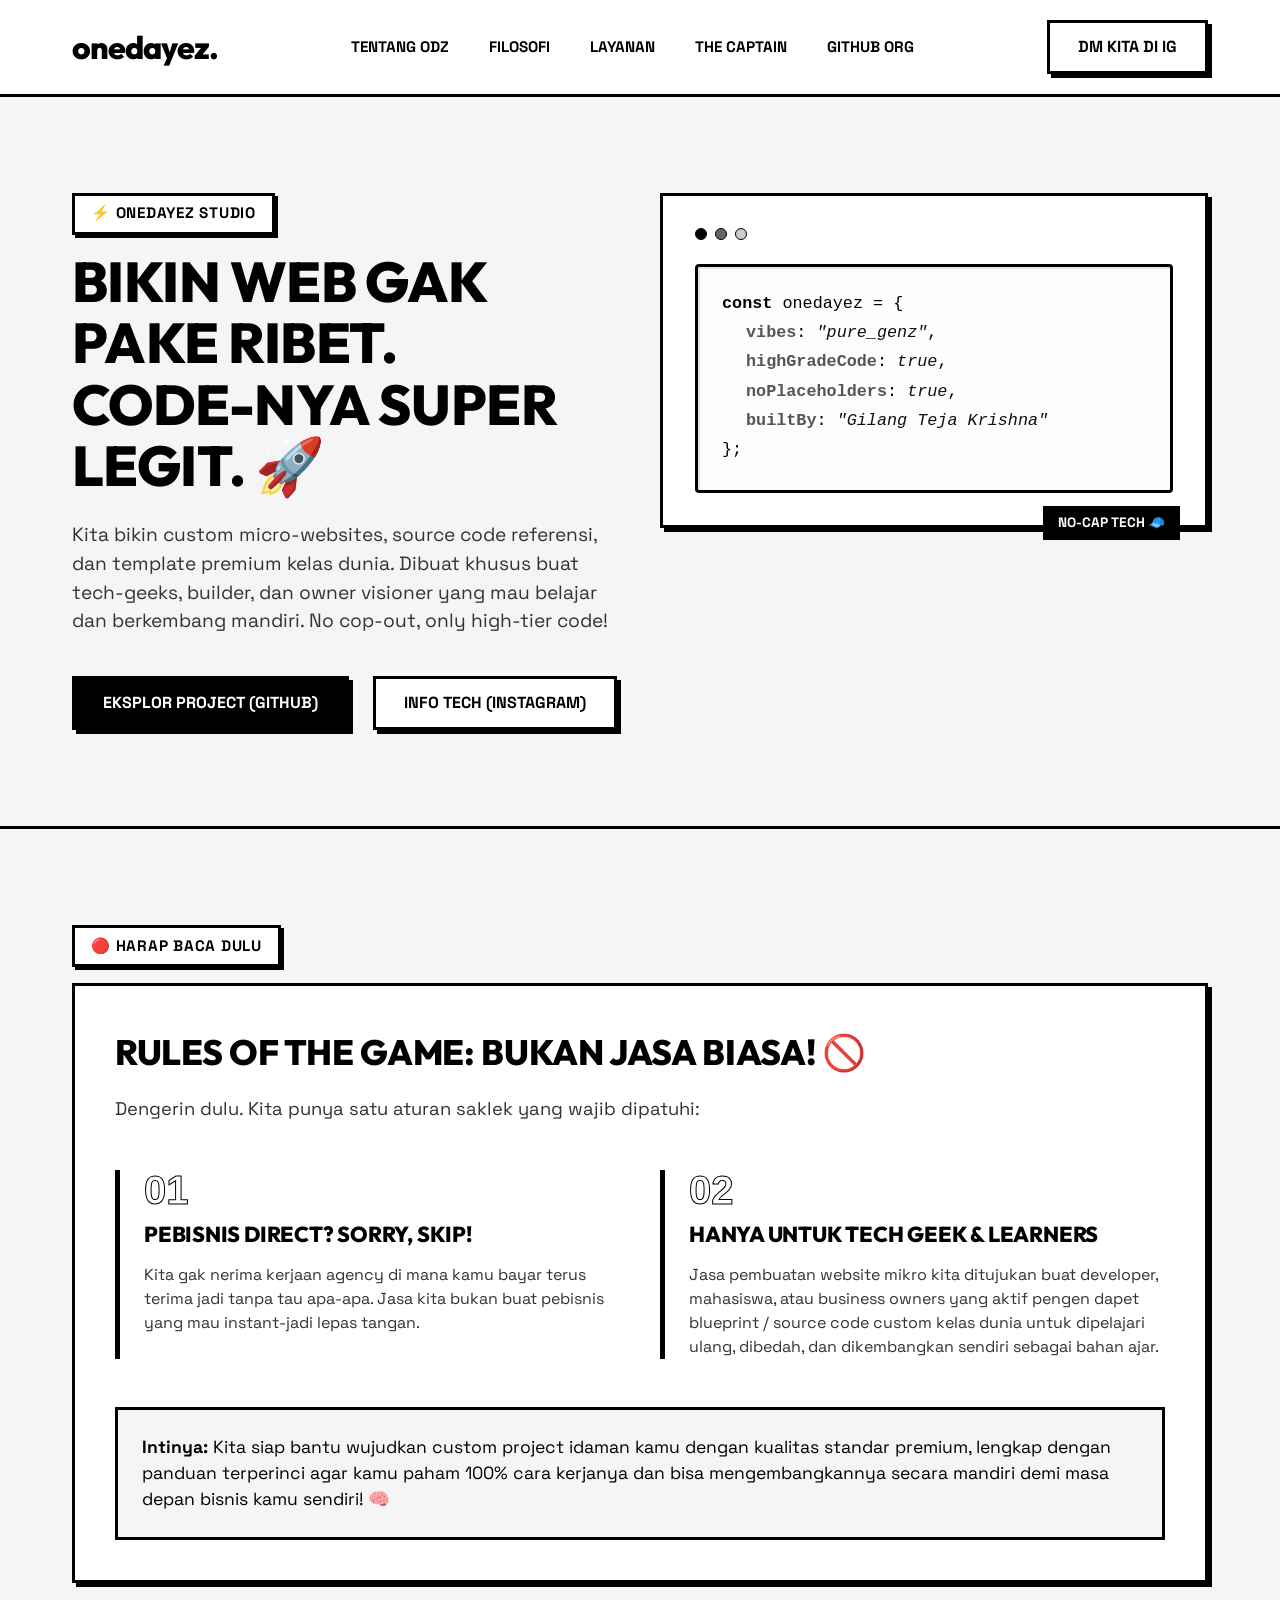
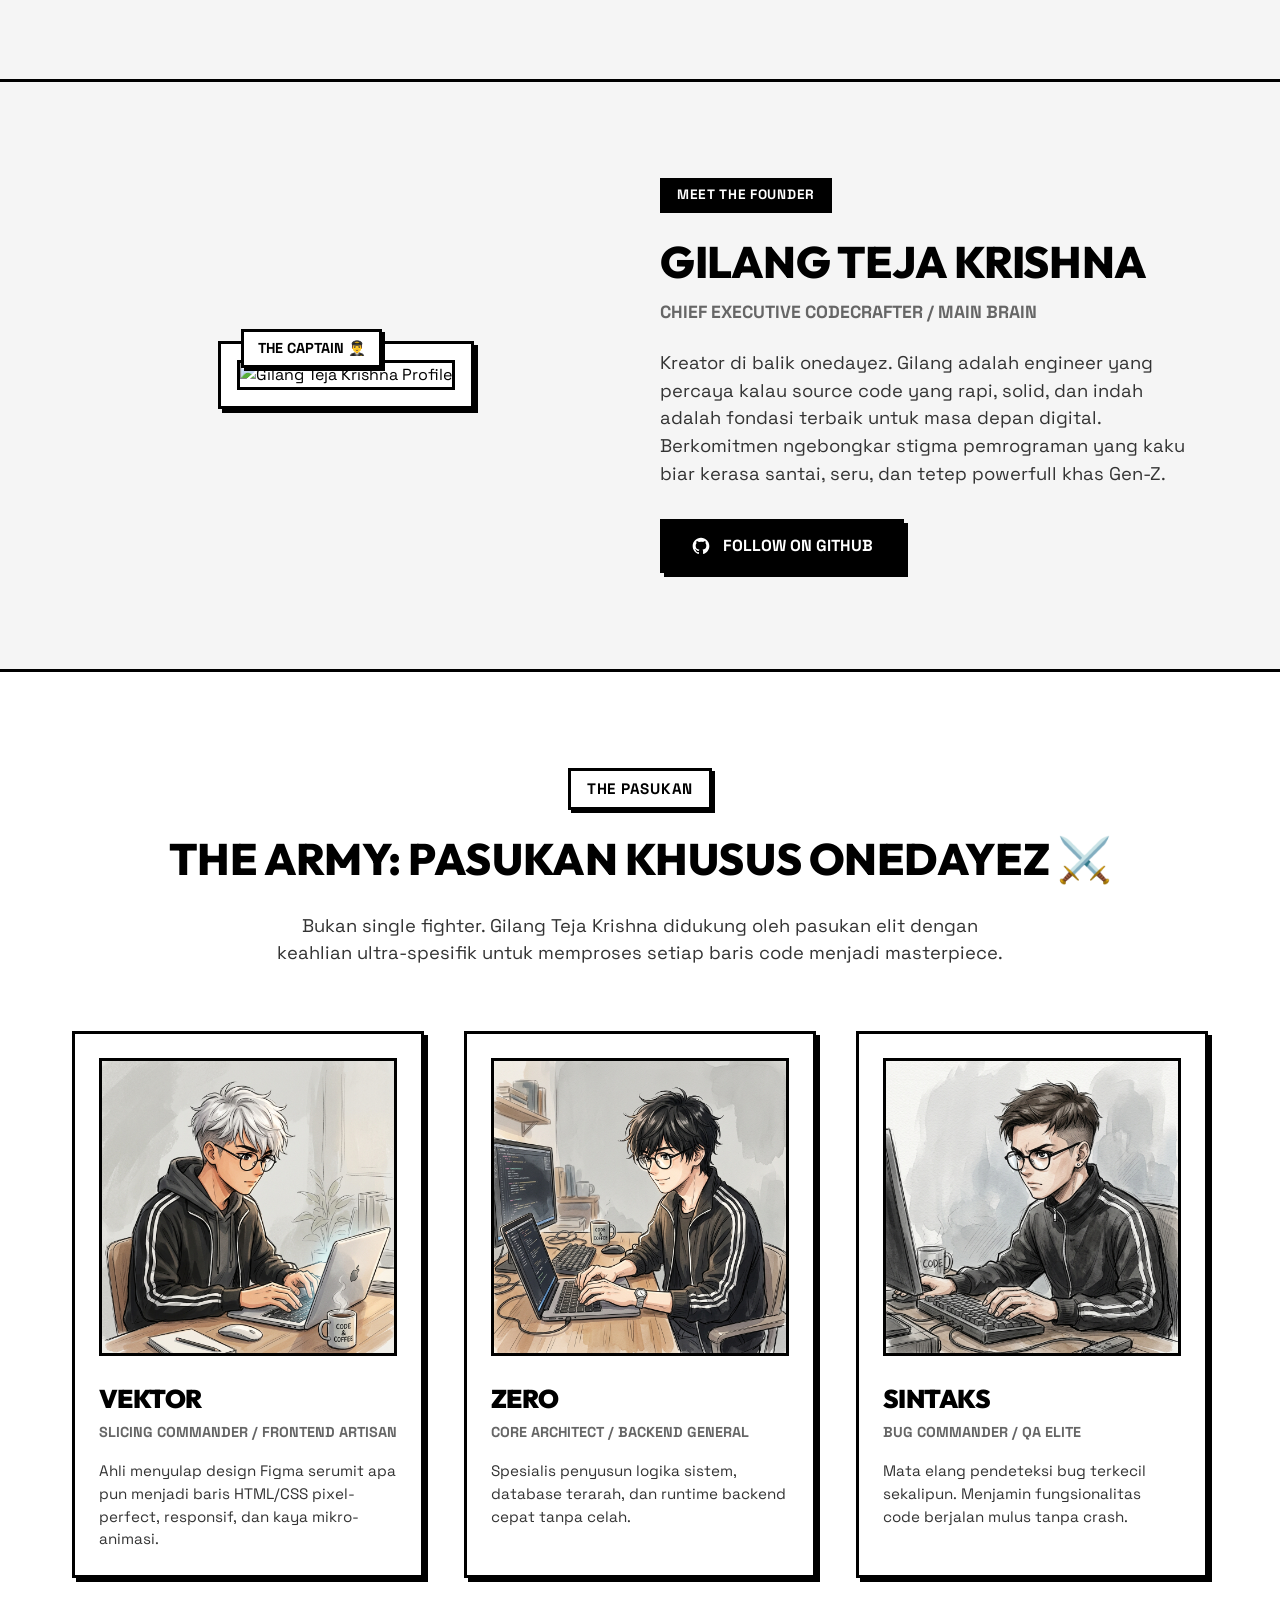
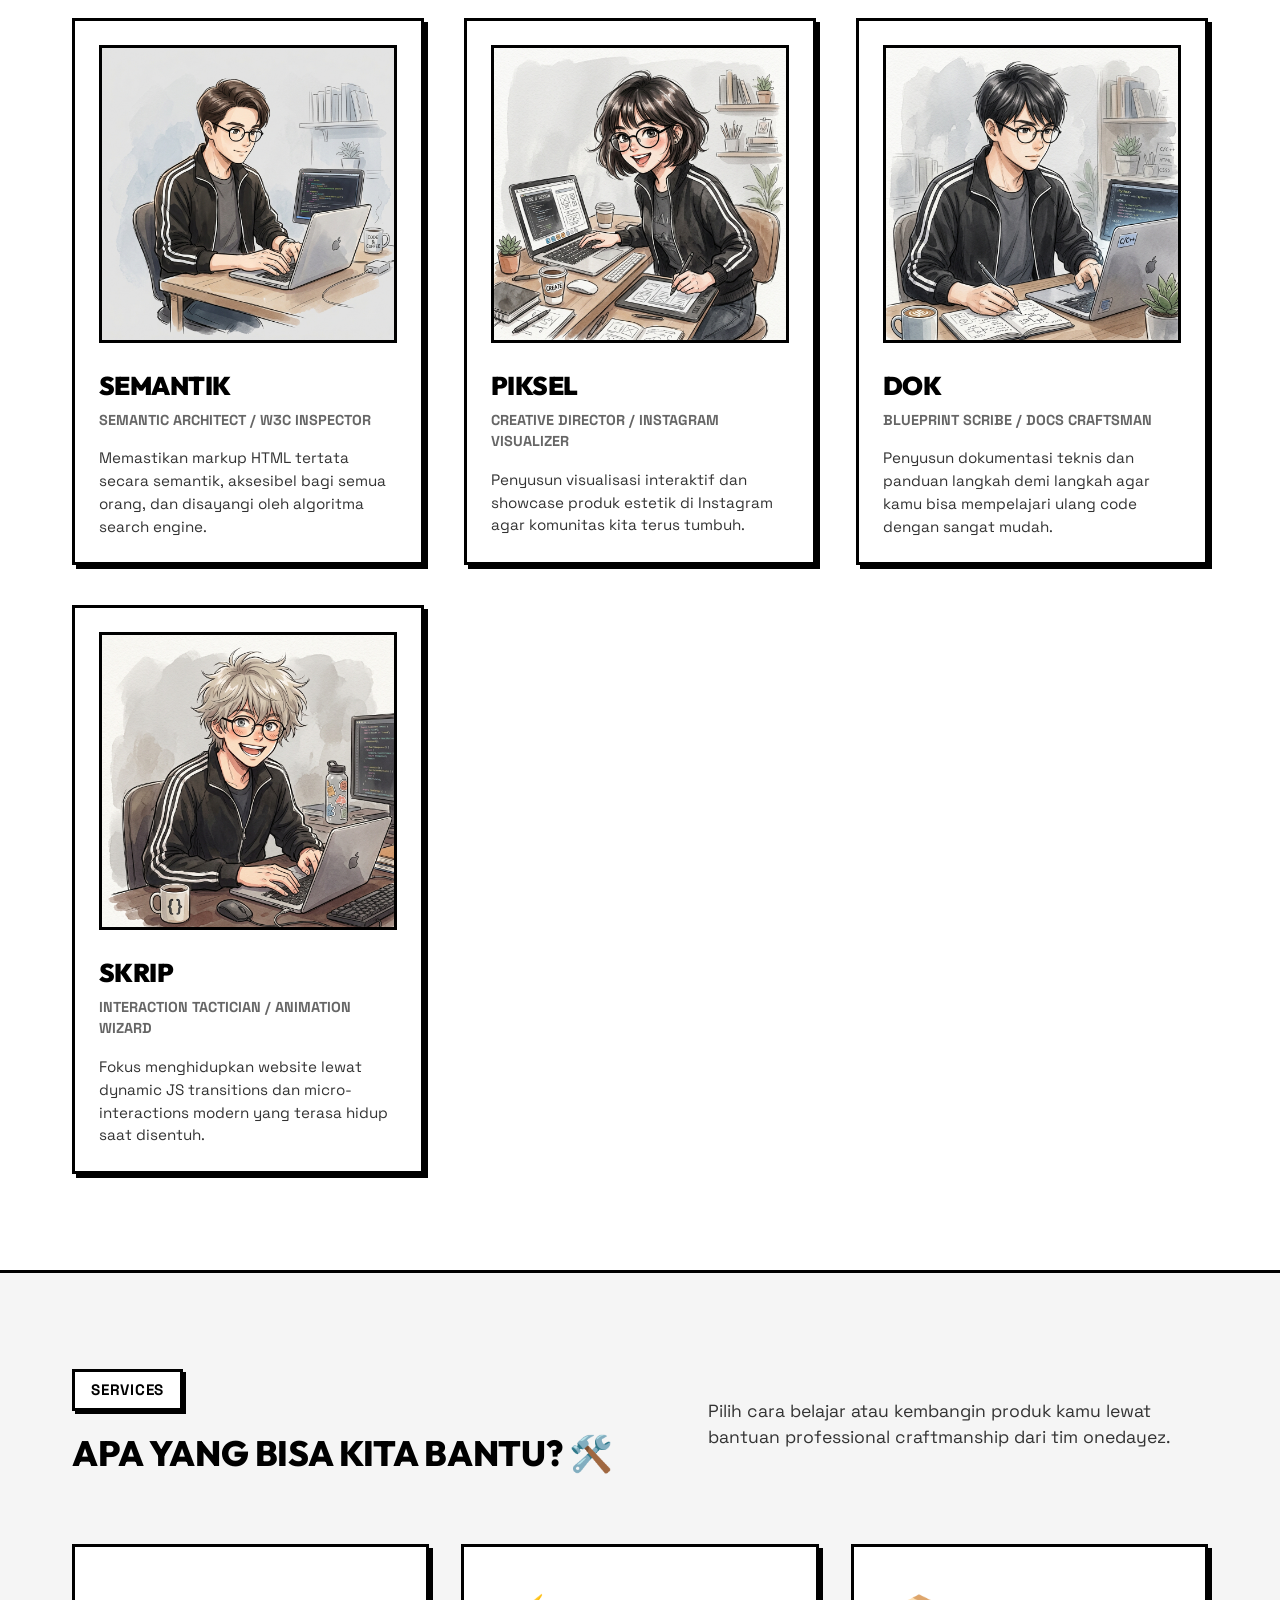
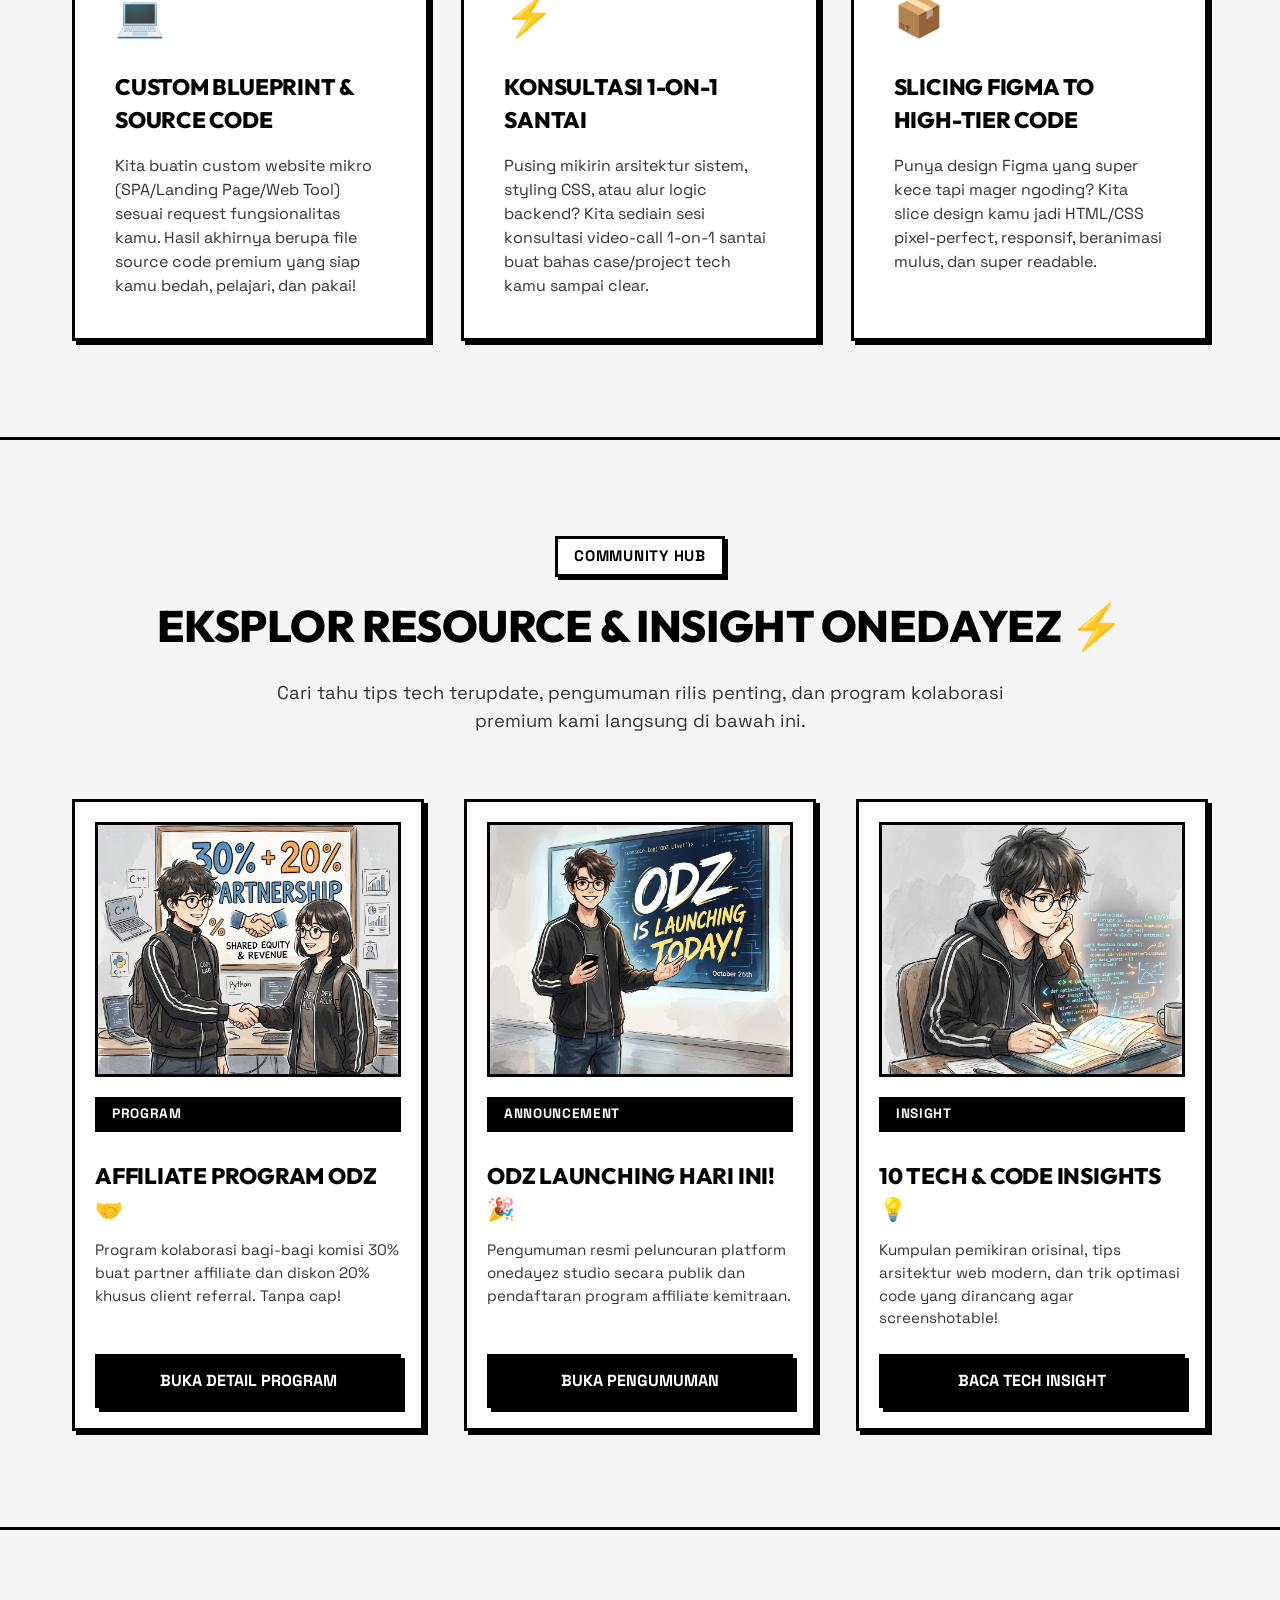
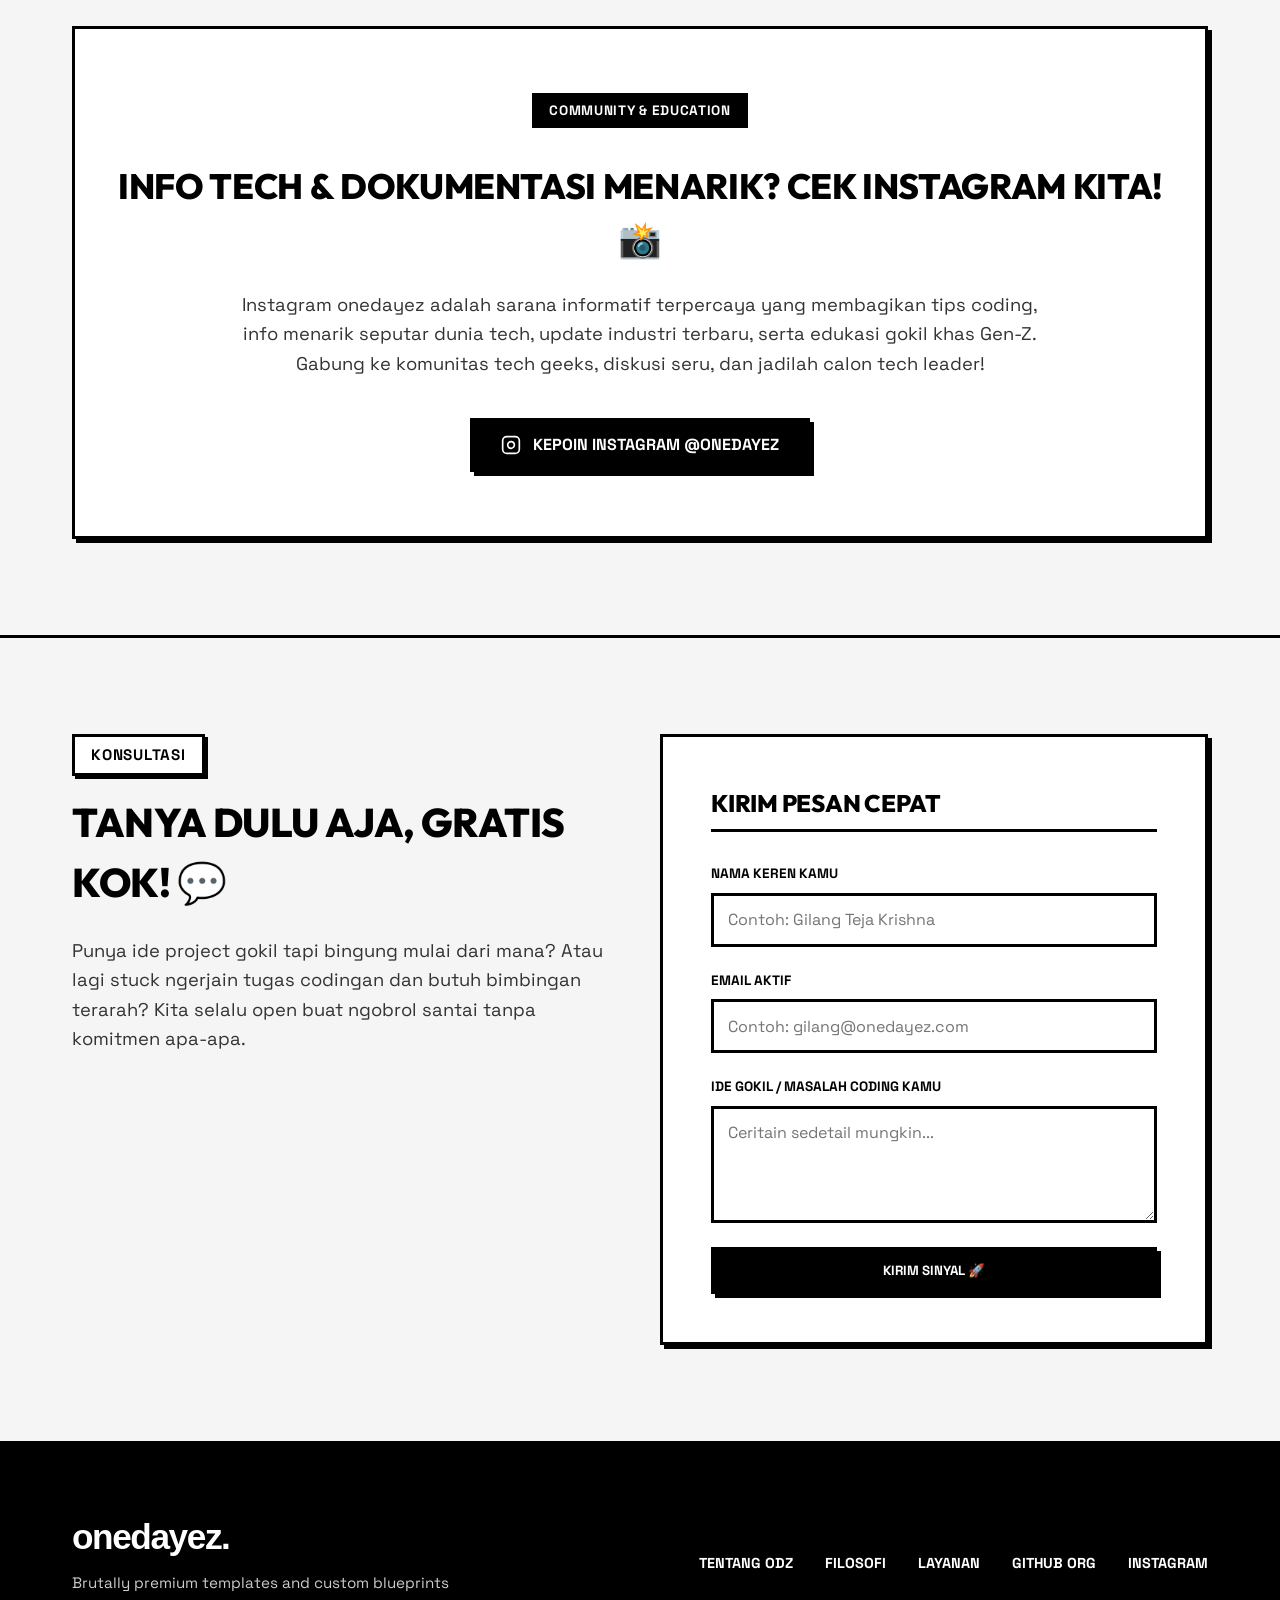
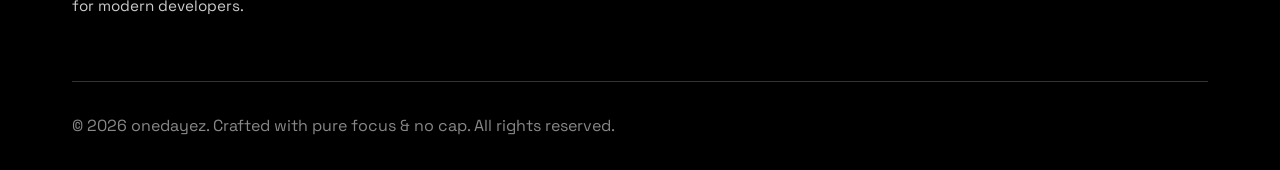
==== commit 89d01c9c: "fix: correct Instagram handle and link URLs to single-z spelling onedayez" ====
--- a/index.html
+++ b/index.html
@@ -21,7 +21,7 @@
         <a href="https://github.com/onedayezz" target="_blank" rel="noopener noreferrer" class="nav-link">GitHub Org</a>
       </nav>
       <div class="nav-actions">
-        <a href="https://instagram.com/onedayezz" target="_blank" rel="noopener noreferrer" class="neo-btn">DM Kita di IG</a>
+        <a href="https://instagram.com/onedayez" target="_blank" rel="noopener noreferrer" class="neo-btn">DM Kita di IG</a>
       </div>
     </div>
   </header>
@@ -38,7 +38,7 @@
           </p>
           <div class="hero-actions">
             <a href="https://github.com/onedayezz" target="_blank" rel="noopener noreferrer" class="neo-btn neo-btn-dark">Eksplor Project (GitHub)</a>
-            <a href="https://instagram.com/onedayezz" target="_blank" rel="noopener noreferrer" class="neo-btn">Info Tech (Instagram)</a>
+            <a href="https://instagram.com/onedayez" target="_blank" rel="noopener noreferrer" class="neo-btn">Info Tech (Instagram)</a>
           </div>
         </div>
         <div class="hero-visual-block">
@@ -324,13 +324,13 @@
             Instagram onedayez adalah sarana informatif terpercaya yang membagikan tips coding, info menarik seputar dunia tech, update industri terbaru, serta edukasi gokil khas Gen-Z. Gabung ke komunitas tech geeks, diskusi seru, dan jadilah calon tech leader!
           </p>
           <div class="insta-cta">
-            <a href="https://instagram.com/onedayezz" target="_blank" rel="noopener noreferrer" class="neo-btn neo-btn-dark">
+            <a href="https://instagram.com/onedayez" target="_blank" rel="noopener noreferrer" class="neo-btn neo-btn-dark">
               <svg width="20" height="20" viewBox="0 0 24 24" fill="none" stroke="currentColor" stroke-width="2" stroke-linecap="round" stroke-linejoin="round">
                 <rect x="2" y="2" width="20" height="20" rx="5" ry="5"></rect>
                 <path d="M16 11.37A4 4 0 1 1 12.63 8 4 4 0 0 1 16 11.37z"></rect>
                 <line x1="17.5" y1="6.5" x2="17.51" y2="6.5"></line>
               </svg>
-              Kepoin Instagram @onedayezz
+              Kepoin Instagram @onedayez
             </a>
           </div>
         </div>
@@ -384,7 +384,7 @@
           <a href="#about">Filosofi</a>
           <a href="#services">Layanan</a>
           <a href="https://github.com/onedayezz" target="_blank" rel="noopener noreferrer">GitHub Org</a>
-          <a href="https://instagram.com/onedayezz" target="_blank" rel="noopener noreferrer">Instagram</a>
+          <a href="https://instagram.com/onedayez" target="_blank" rel="noopener noreferrer">Instagram</a>
         </div>
       </div>
       <div class="footer-bottom">
--- a/styles.css
+++ b/styles.css
@@ -771,6 +771,257 @@
   flex-grow: 1;
 }
 
+/* Detail Page & Book Slide Viewport styling */
+.detail-hero {
+  padding: 4rem 0 2rem 0;
+  text-align: center;
+  background: var(--color-white);
+  border-bottom: var(--border-thick);
+}
+
+.detail-section {
+  padding: 4rem 0;
+  background: var(--color-bg);
+  display: flex;
+  justify-content: center;
+  align-items: center;
+  border-bottom: var(--border-thick);
+}
+
+.book-container {
+  width: 100%;
+  max-width: 680px; /* Perfect square width for screenshotting */
+  display: flex;
+  flex-direction: column;
+  gap: 1.5rem;
+}
+
+.book-viewport {
+  width: 100%;
+  aspect-ratio: 1; /* Strictly square 1080x1080 aspect ratio */
+  background: var(--color-white);
+  border: 4px solid var(--color-fg);
+  box-shadow: 10px 10px 0px var(--color-fg);
+  display: flex;
+  flex-direction: column;
+  padding: 3rem;
+  position: relative;
+  overflow: hidden;
+  box-sizing: border-box;
+}
+
+.book-header {
+  display: flex;
+  justify-content: space-between;
+  align-items: center;
+  border-bottom: 3px solid var(--color-fg);
+  padding-bottom: 1.25rem;
+  margin-bottom: 2rem;
+}
+
+.book-brand {
+  font-family: 'Outfit', sans-serif;
+  font-weight: 900;
+  font-size: 1.2rem;
+  text-transform: uppercase;
+}
+
+.book-page-num {
+  font-family: 'Outfit', sans-serif;
+  font-weight: 800;
+  font-size: 1.1rem;
+  background: var(--color-fg);
+  color: var(--color-white);
+  padding: 0.25rem 0.75rem;
+  border: 2px solid var(--color-fg);
+}
+
+.book-content-area {
+  flex-grow: 1;
+  display: flex;
+  flex-direction: column;
+  justify-content: center;
+}
+
+.book-title {
+  font-size: 2.2rem;
+  font-family: 'Outfit', sans-serif;
+  font-weight: 900;
+  line-height: 1.3;
+  margin-bottom: 1.5rem;
+  text-transform: uppercase;
+}
+
+.book-subtitle {
+  font-size: 1.2rem;
+  line-height: 1.6;
+  color: var(--color-gray-dark);
+}
+
+.book-bullets {
+  display: flex;
+  flex-direction: column;
+  gap: 1rem;
+  list-style: none;
+  padding: 0;
+  margin: 0;
+}
+
+.book-bullet-item {
+  font-size: 1.05rem;
+  line-height: 1.5;
+  color: var(--color-fg);
+  padding: 1rem;
+  background: var(--color-bg);
+  border: var(--border-thin);
+  border-left: 8px solid var(--color-fg);
+  font-weight: 600;
+}
+
+.book-footer {
+  border-top: 3px solid var(--color-fg);
+  padding-top: 1.25rem;
+  margin-top: 2rem;
+  display: flex;
+  justify-content: space-between;
+  align-items: center;
+}
+
+.book-author {
+  font-weight: 700;
+  font-size: 0.95rem;
+  color: #666;
+}
+
+.book-controls {
+  display: flex;
+  justify-content: space-between;
+  align-items: center;
+  margin-top: 1rem;
+}
+
+.book-btn {
+  padding: 0.75rem 1.5rem;
+  font-family: 'Outfit', sans-serif;
+  font-weight: 800;
+  background: var(--color-white);
+  color: var(--color-fg);
+  border: var(--border-thick);
+  box-shadow: 4px 4px 0px var(--color-fg);
+  cursor: pointer;
+  transition: all var(--transition-fast);
+}
+
+.book-btn:hover {
+  transform: translate(-2px, -2px);
+  box-shadow: 6px 6px 0px var(--color-fg);
+}
+
+.book-btn:disabled {
+  background: #eee;
+  color: #999;
+  border-color: #ccc;
+  box-shadow: none;
+  cursor: not-allowed;
+  transform: none;
+}
+
+/* List Page & Tab Layout styling */
+.list-hero {
+  padding: 5rem 0 3.5rem 0;
+  text-align: center;
+  background: var(--color-white);
+  border-bottom: var(--border-thick);
+}
+
+.tabs-container {
+  display: flex;
+  justify-content: center;
+  gap: 1.5rem;
+  margin-top: 2.5rem;
+}
+
+.tab-btn {
+  padding: 1rem 2rem;
+  font-family: 'Outfit', sans-serif;
+  font-size: 1.1rem;
+  font-weight: 800;
+  background: var(--color-white);
+  color: var(--color-fg);
+  border: var(--border-thick);
+  box-shadow: 4px 4px 0px var(--color-fg);
+  cursor: pointer;
+  transition: all var(--transition-fast);
+}
+
+.tab-btn:hover {
+  transform: translate(-2px, -2px);
+  box-shadow: 6px 6px 0px var(--color-fg);
+}
+
+.tab-btn.active {
+  background: var(--color-fg);
+  color: var(--color-white);
+  box-shadow: none;
+  transform: translate(4px, 4px);
+}
+
+.list-section {
+  padding: 4rem 0;
+  background: var(--color-bg);
+  min-height: 50vh;
+  border-bottom: var(--border-thick);
+}
+
+.list-grid {
+  display: grid;
+  grid-template-columns: 1fr;
+  gap: 2rem;
+  max-width: 900px;
+  margin: 0 auto;
+}
+
+.list-item-card {
+  display: flex;
+  justify-content: space-between;
+  align-items: center;
+  padding: 2rem;
+  gap: 2rem;
+  background: var(--color-white);
+  border: var(--border-thick);
+  box-shadow: 6px 6px 0px var(--color-fg);
+  transition: transform var(--transition-fast), box-shadow var(--transition-fast);
+}
+
+.list-item-card:hover {
+  transform: translate(-3px, -3px);
+  box-shadow: 9px 9px 0px var(--color-fg);
+}
+
+.list-item-info {
+  flex-grow: 1;
+}
+
+.list-item-meta {
+  display: flex;
+  gap: 1rem;
+  align-items: center;
+  margin-bottom: 0.75rem;
+}
+
+.list-item-title {
+  font-size: 1.6rem;
+  font-family: 'Outfit', sans-serif;
+  font-weight: 800;
+  margin-bottom: 0.5rem;
+}
+
+.list-item-desc {
+  font-size: 1rem;
+  color: var(--color-gray-dark);
+  line-height: 1.5;
+}
+
 /* About Page & Pure HTML/CSS Logo */
 .about-hero {
   padding: 6rem 0 4rem 0;
@@ -940,6 +1191,23 @@
     width: 25px;
     height: 65px;
     font-size: 2.5rem;
-    padding-bottom: 8px;
-  }
-}
+  }
+
+  .tabs-container {
+    flex-direction: column;
+    gap: 0.75rem;
+    padding: 0 1rem;
+  }
+  
+  .list-item-card {
+    flex-direction: column;
+    align-items: flex-start;
+    padding: 1.5rem;
+    gap: 1.5rem;
+  }
+  
+  .list-item-card .neo-btn {
+    width: 100%;
+    text-align: center;
+  }
+}
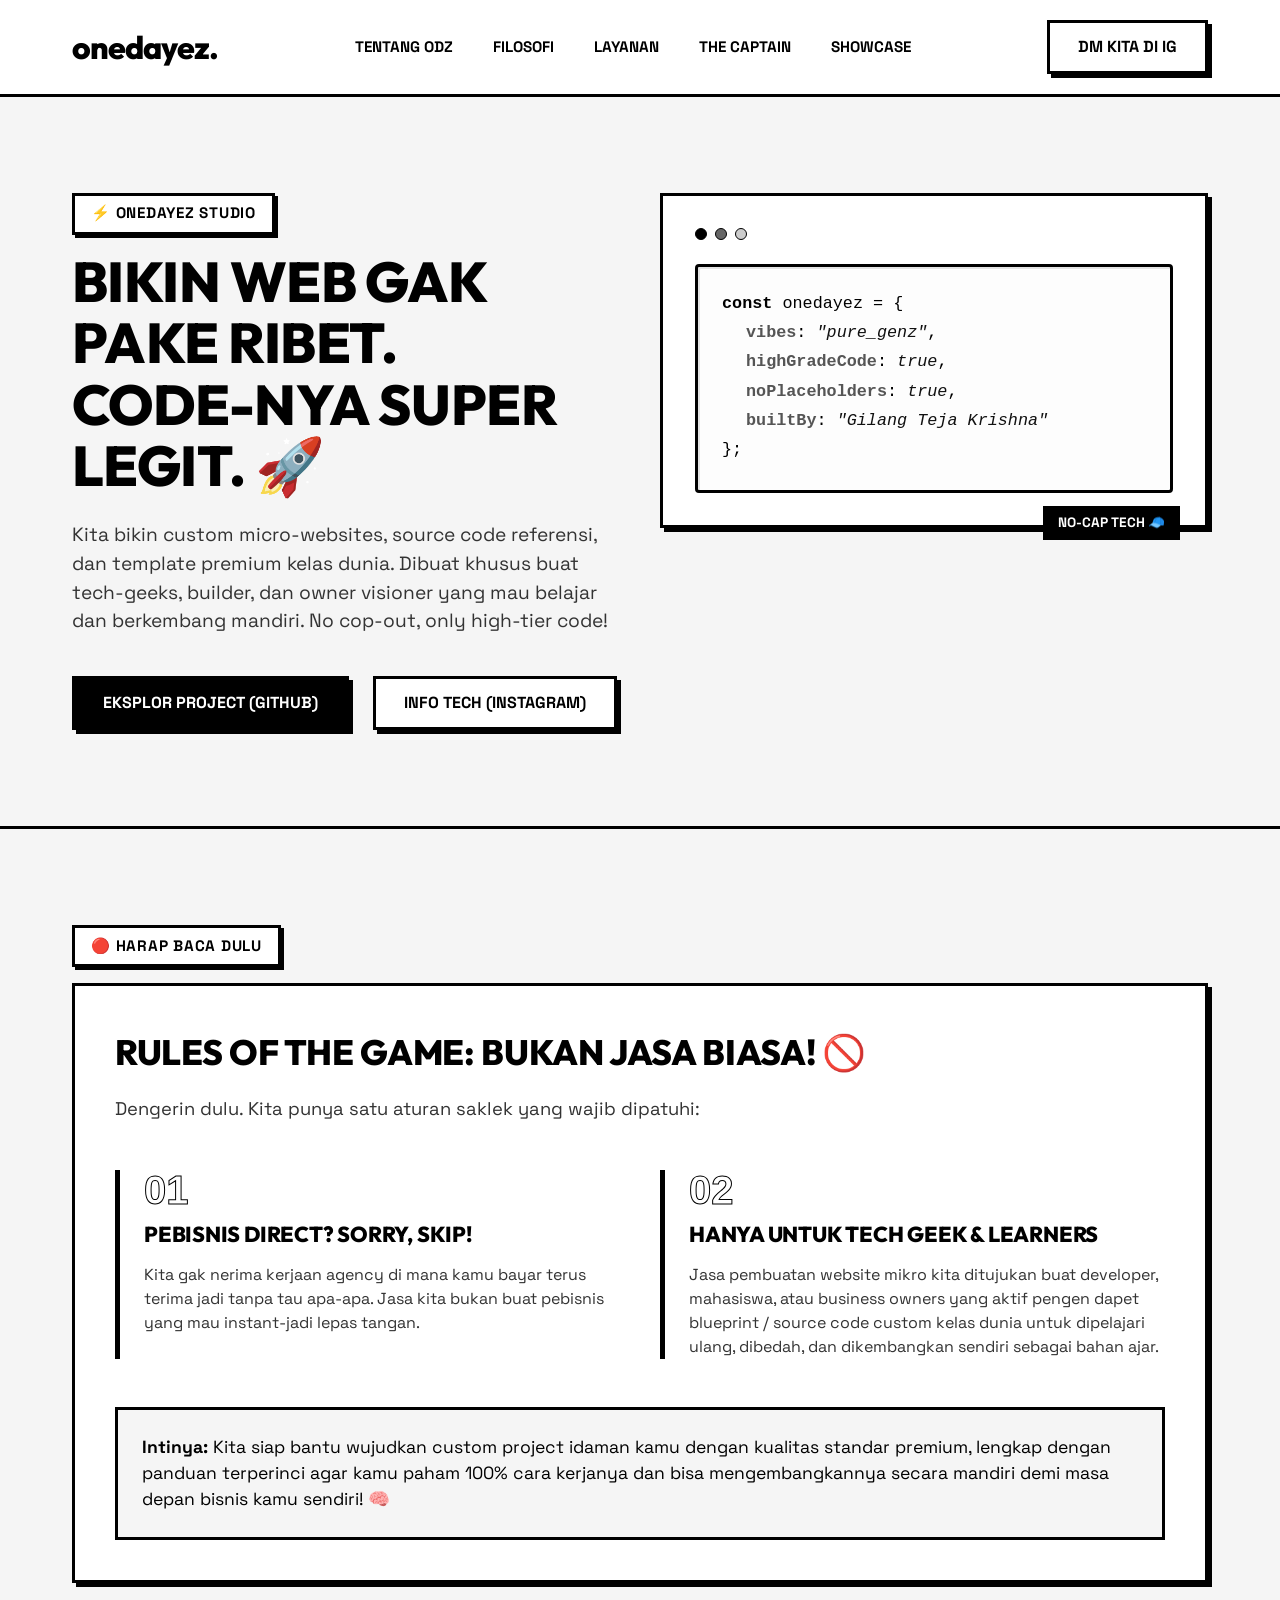
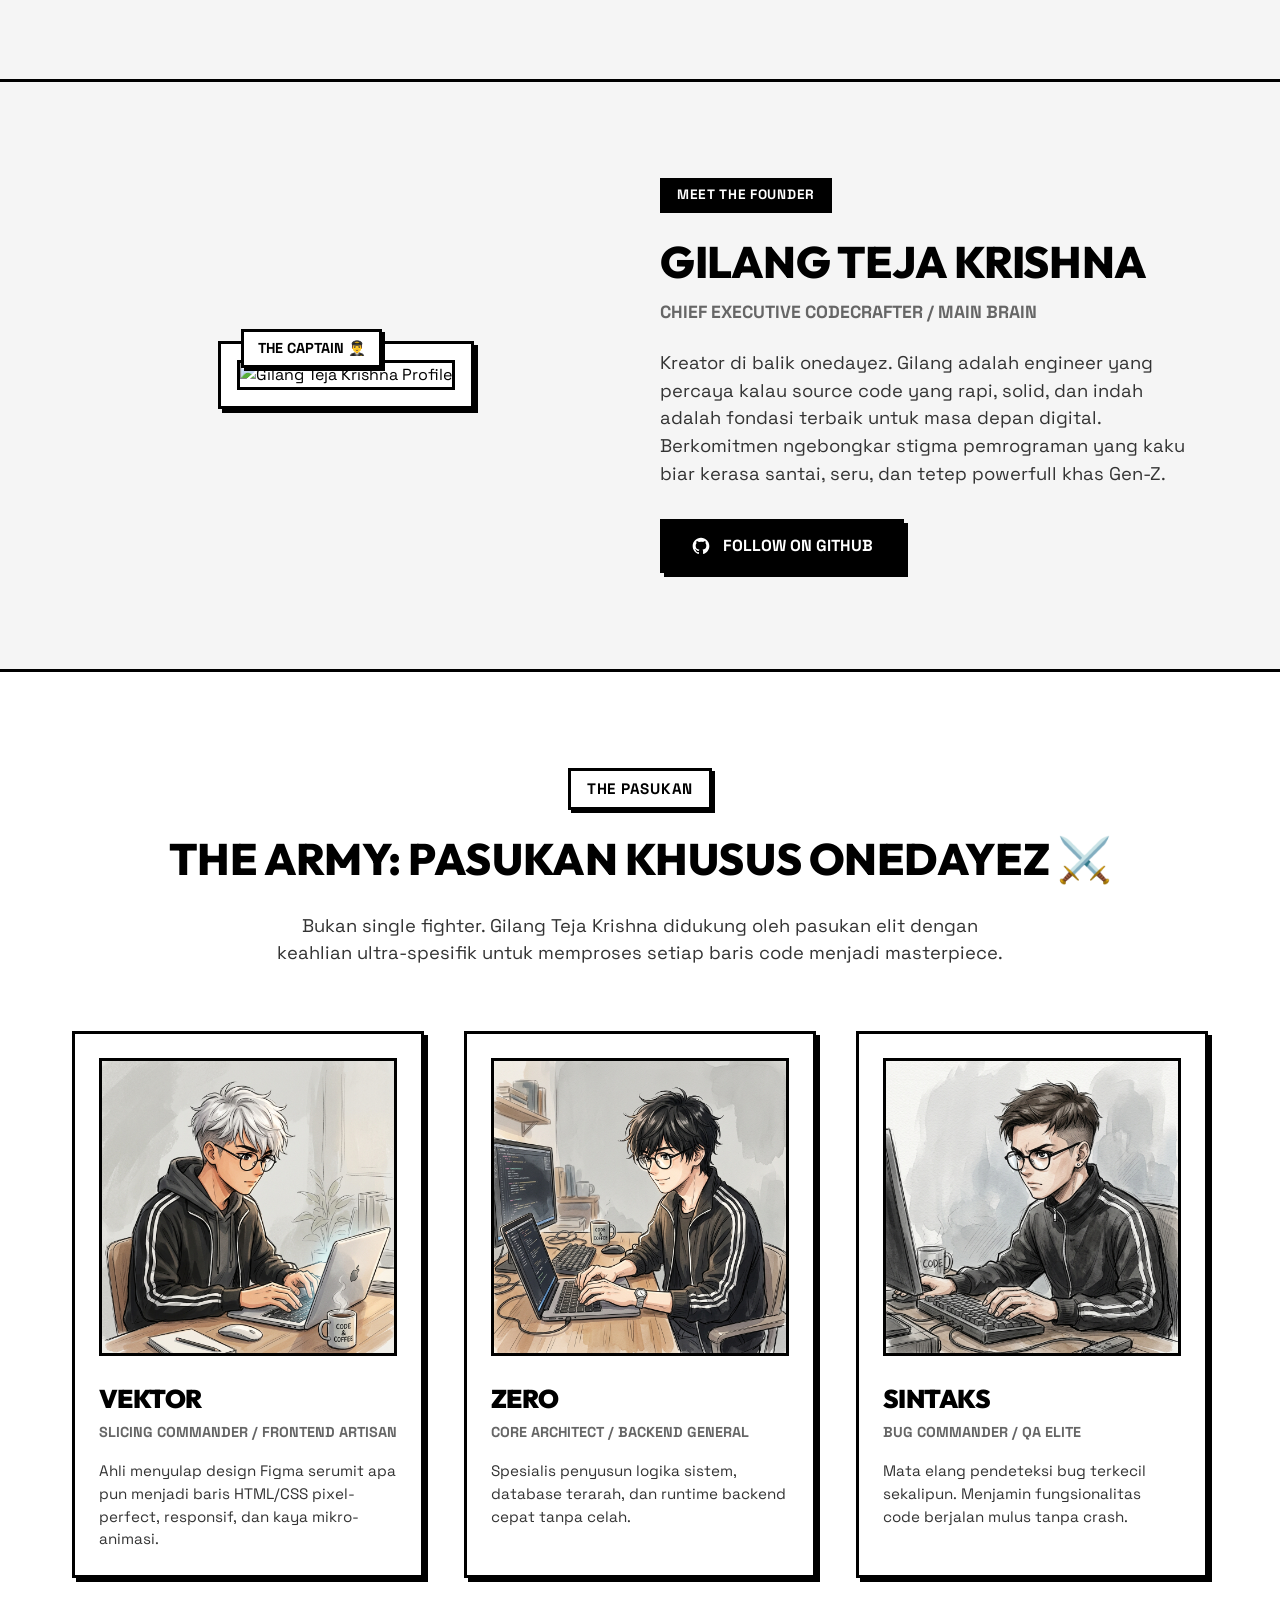
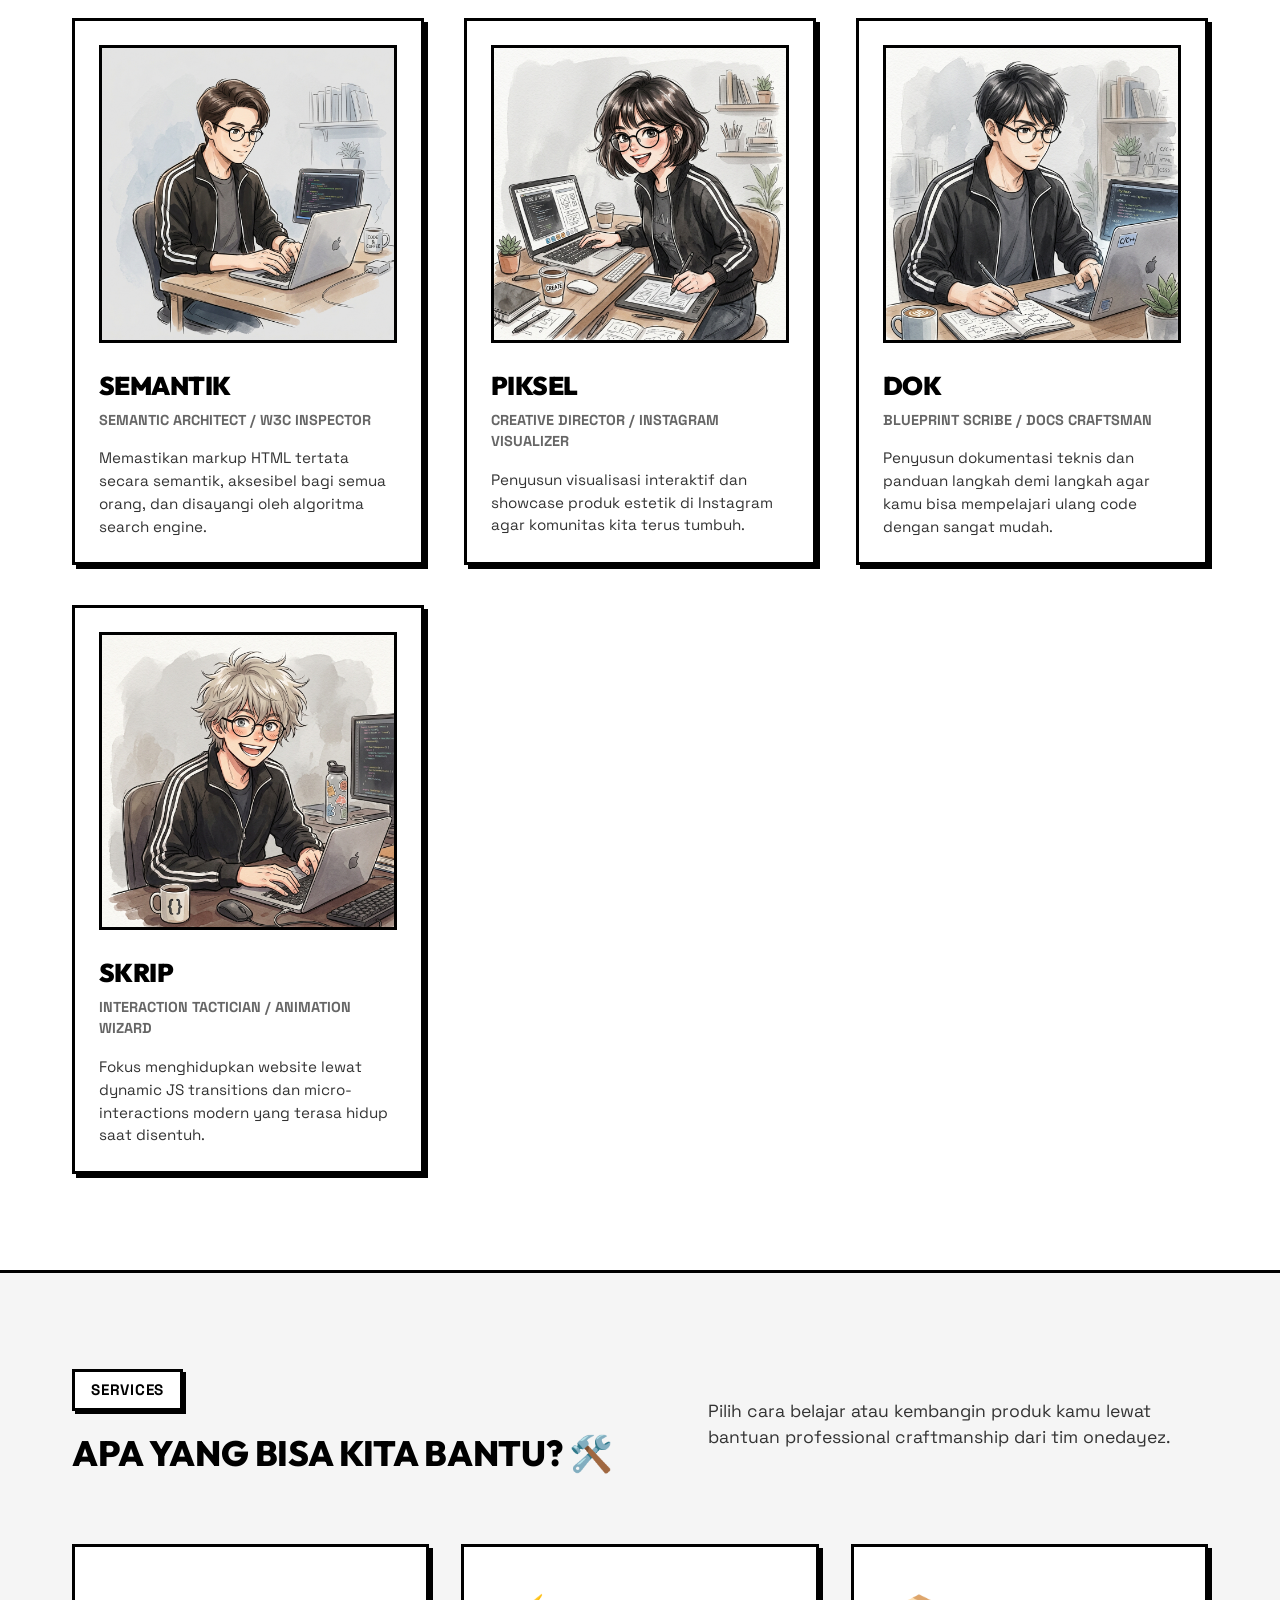
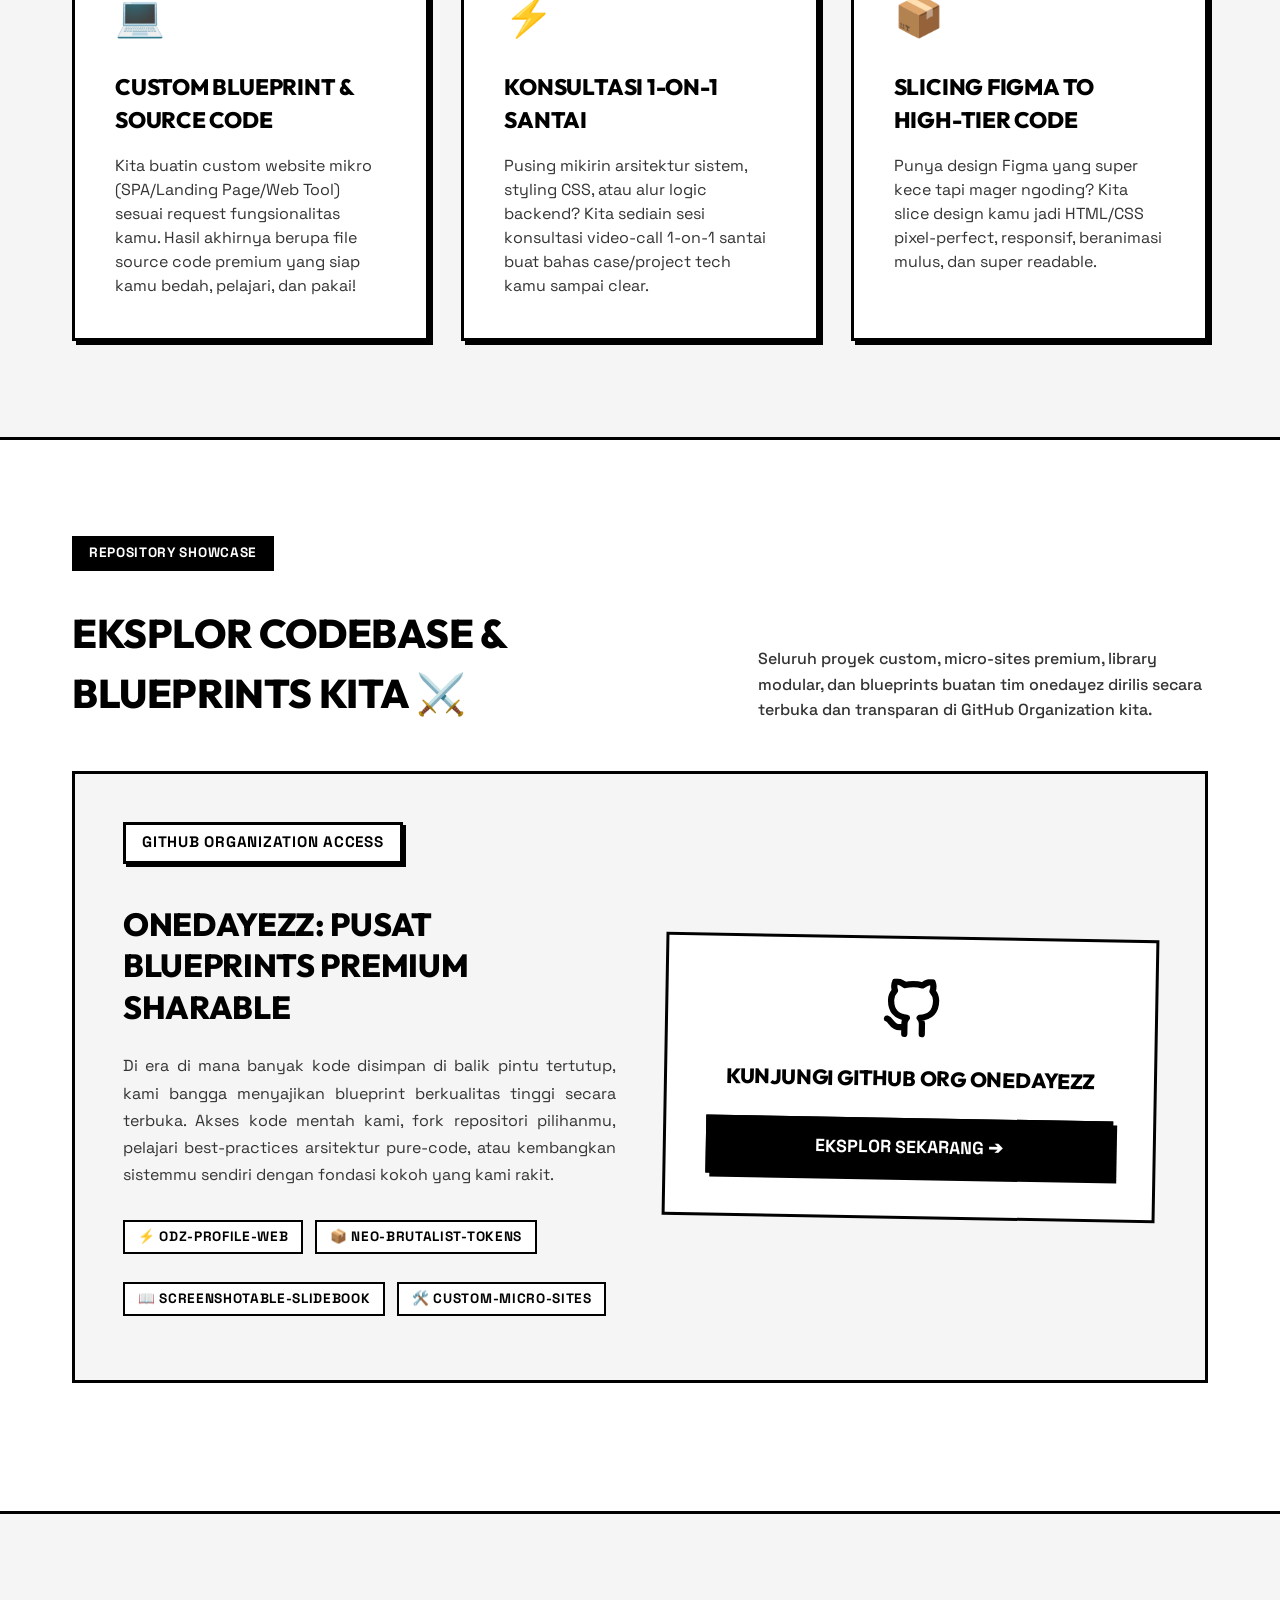
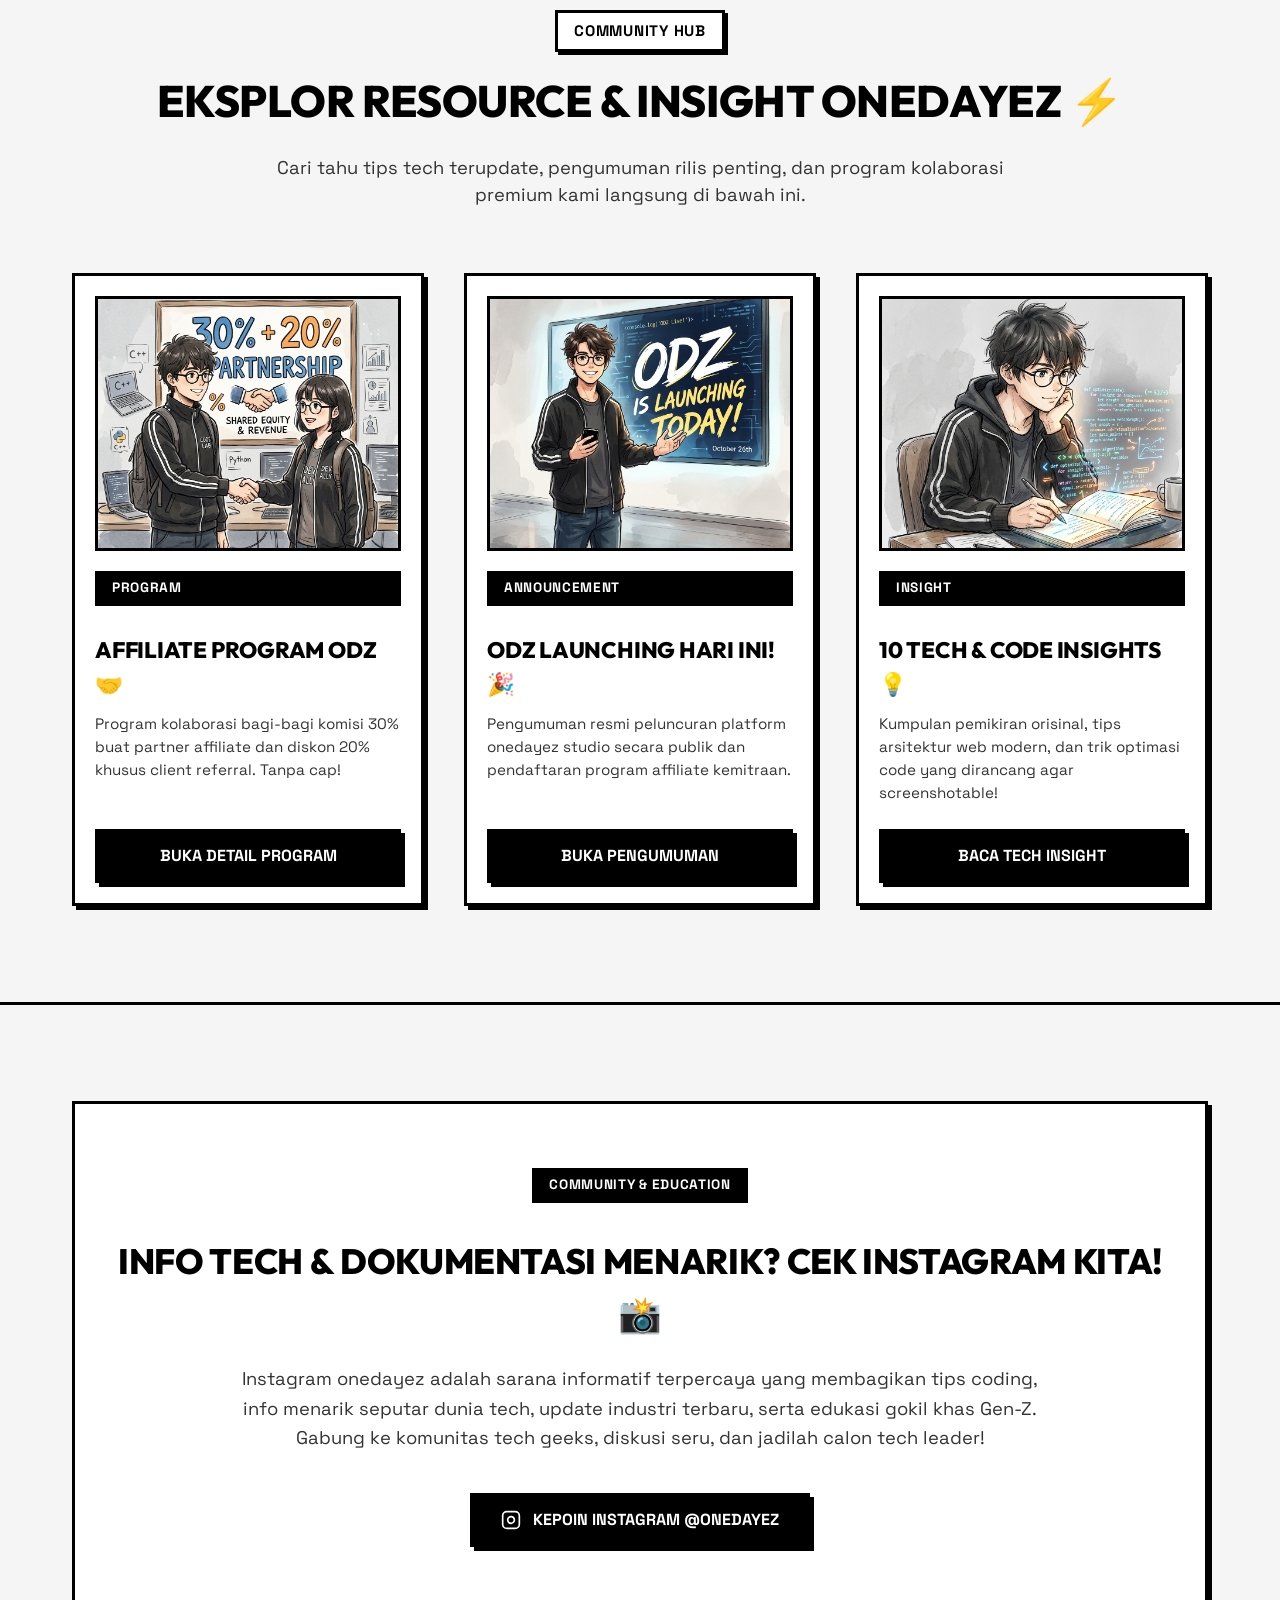
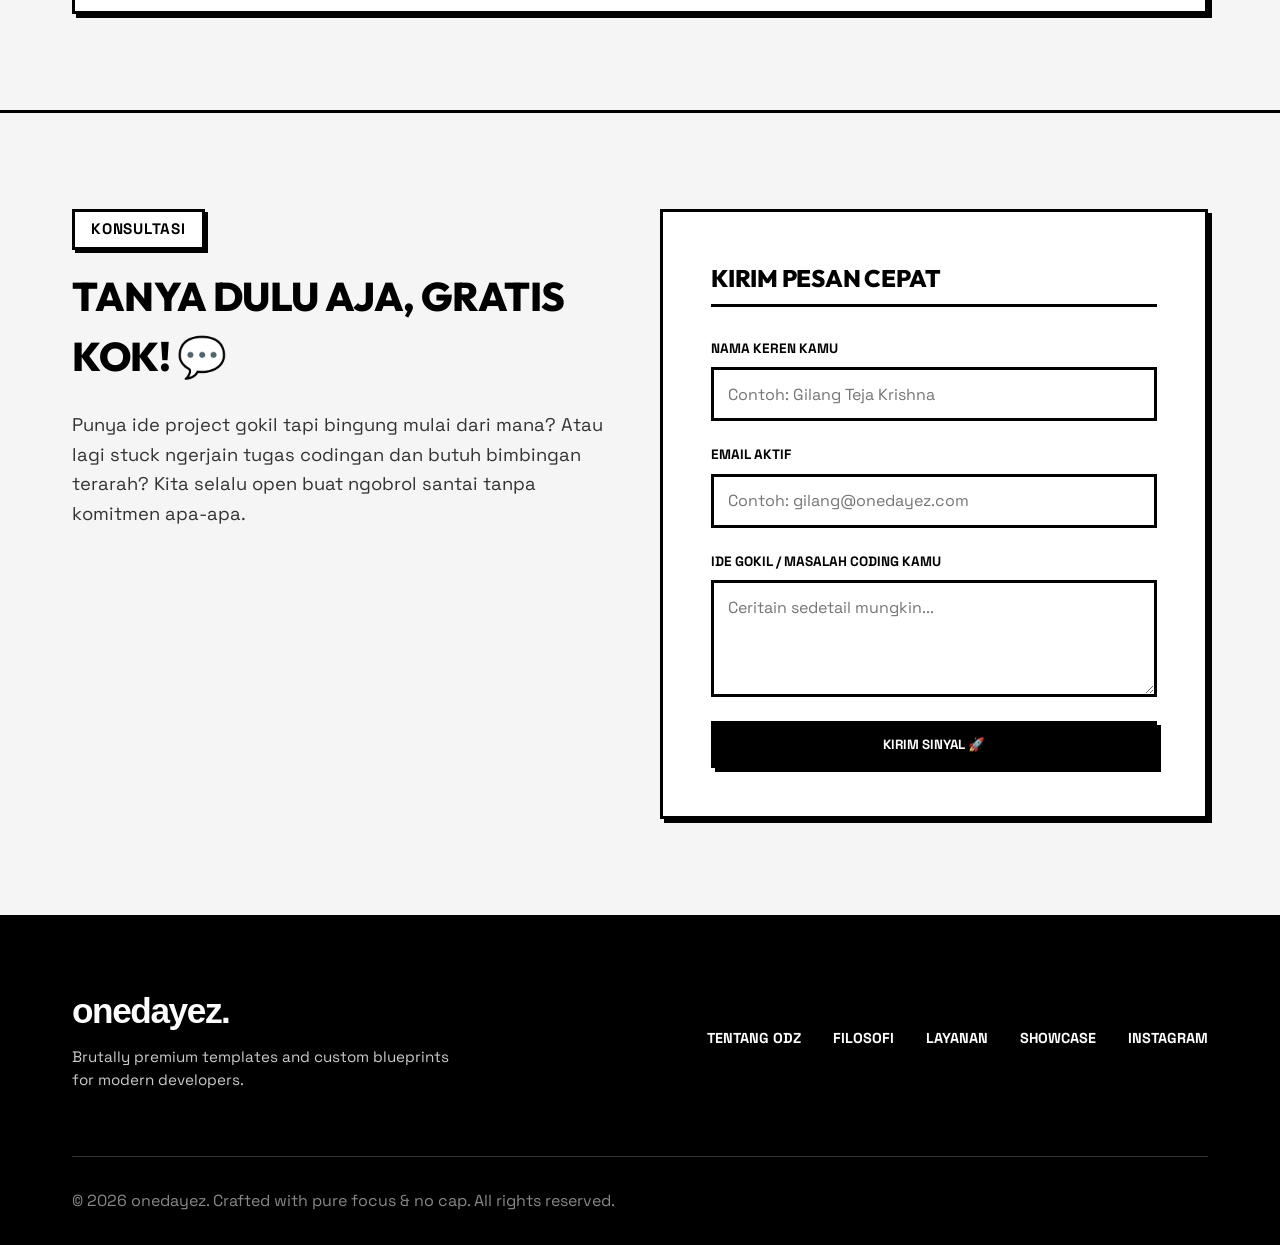
==== commit 17cd3ad6: "feat: implement Showcase section in index.html and update header/footer links to point to showcase" ====
--- a/index.html
+++ b/index.html
@@ -18,7 +18,7 @@
         <a href="#about" class="nav-link">Filosofi</a>
         <a href="#services" class="nav-link">Layanan</a>
         <a href="#ceo" class="nav-link">The Captain</a>
-        <a href="https://github.com/onedayezz" target="_blank" rel="noopener noreferrer" class="nav-link">GitHub Org</a>
+        <a href="#showcase" class="nav-link">Showcase</a>
       </nav>
       <div class="nav-actions">
         <a href="https://instagram.com/onedayez" target="_blank" rel="noopener noreferrer" class="neo-btn">DM Kita di IG</a>
@@ -247,6 +247,46 @@
             <span class="service-icon">📦</span>
             <h3>Slicing Figma to High-Tier Code</h3>
             <p>Punya design Figma yang super kece tapi mager ngoding? Kita slice design kamu jadi HTML/CSS pixel-perfect, responsif, beranimasi mulus, dan super readable.</p>
+          </div>
+        </div>
+      </div>
+    </section>
+
+    <!-- Blueprints & Project Showcase Section -->
+    <section id="showcase" class="section-padding showcase-section" style="background: var(--color-white); border-bottom: var(--border-thick);">
+      <div class="container">
+        <div class="section-title-block flex-between" style="align-items: flex-end; margin-bottom: 3rem; gap: 2rem;">
+          <div>
+            <div class="neo-badge">REPOSITORY SHOWCASE</div>
+            <h2 style="font-size: 2.5rem; margin-top: 1rem;">EKSPLOR CODEBASE & BLUEPRINTS KITA ⚔️</h2>
+          </div>
+          <p class="section-desc-aside" style="max-width: 450px; font-weight: 500; color: var(--color-gray-dark); margin: 0; line-height: 1.6;">
+            Seluruh proyek custom, micro-sites premium, library modular, dan blueprints buatan tim onedayez dirilis secara terbuka dan transparan di GitHub Organization kita.
+          </p>
+        </div>
+
+        <div class="neo-card showcase-hero-card grid-2" style="background: var(--color-bg); padding: 3rem; gap: 3rem; border: var(--border-thick); box-shadow: var(--shadow-offset); margin-bottom: 2rem; align-items: center;">
+          <div style="display: flex; flex-direction: column; justify-content: center; gap: 1.5rem;">
+            <div class="neo-badge neo-badge-outline" style="align-self: flex-start; background: var(--color-white);">GITHUB ORGANIZATION ACCESS</div>
+            <h3 style="font-size: 2rem; margin: 0; line-height: 1.3;">ONEDAYEZZ: PUSAT BLUEPRINTS PREMIUM SHARABLE</h3>
+            <p style="margin: 0; line-height: 1.7; color: var(--color-gray-dark); text-align: justify;">
+              Di era di mana banyak kode disimpan di balik pintu tertutup, kami bangga menyajikan blueprint berkualitas tinggi secara terbuka. Akses kode mentah kami, fork repositori pilihanmu, pelajari best-practices arsitektur pure-code, atau kembangkan sistemmu sendiri dengan fondasi kokoh yang kami rakit.
+            </p>
+            <div style="display: flex; flex-wrap: wrap; gap: 0.75rem; margin-top: 0.5rem;">
+              <span class="neo-badge" style="background: var(--color-white); color: var(--color-fg); border: 2px solid var(--color-fg); padding: 0.3rem 0.8rem; font-size: 0.85rem;">⚡ odz-profile-web</span>
+              <span class="neo-badge" style="background: var(--color-white); color: var(--color-fg); border: 2px solid var(--color-fg); padding: 0.3rem 0.8rem; font-size: 0.85rem;">📦 neo-brutalist-tokens</span>
+              <span class="neo-badge" style="background: var(--color-white); color: var(--color-fg); border: 2px solid var(--color-fg); padding: 0.3rem 0.8rem; font-size: 0.85rem;">📖 screenshotable-slidebook</span>
+              <span class="neo-badge" style="background: var(--color-white); color: var(--color-fg); border: 2px solid var(--color-fg); padding: 0.3rem 0.8rem; font-size: 0.85rem;">🛠️ custom-micro-sites</span>
+            </div>
+          </div>
+          <div style="display: flex; flex-direction: column; justify-content: center; align-items: center; background: var(--color-white); border: var(--border-thick); padding: 2.5rem; text-align: center; gap: 1.5rem; transform: rotate(1deg); transition: transform 0.2s ease;" onmouseover="this.style.transform='rotate(0deg)'" onmouseout="this.style.transform='rotate(1deg)'">
+            <svg width="60" height="60" viewBox="0 0 24 24" fill="none" stroke="currentColor" stroke-width="2.5" stroke-linecap="round" stroke-linejoin="round" style="color: var(--color-fg);">
+              <path d="M9 19c-5 1.5-5-2.5-7-3m14 6v-3.87a3.37 3.37 0 0 0-.94-2.61c3.14-.35 6.44-1.54 6.44-7A5.44 5.44 0 0 0 20 4.77 5.07 5.07 0 0 0 19.91 1S18.73.65 16 2.48a13.38 13.38 0 0 0-7 0C6.27.65 5.09 1 5.09 1A5.07 5.07 0 0 0 5 4.77a5.44 5.44 0 0 0-1.5 3.78c0 5.42 3.3 6.61 6.44 7A3.37 3.37 0 0 0 9 18.13V22"></path>
+            </svg>
+            <h4 style="margin: 0; font-size: 1.3rem;">Kunjungi GitHub Org onedayezz</h4>
+            <a href="https://github.com/onedayezz" target="_blank" rel="noopener noreferrer" class="neo-btn neo-btn-dark w-100" style="font-size: 1.1rem; padding: 0.8rem; text-decoration: none;">
+              Eksplor Sekarang ➔
+            </a>
           </div>
         </div>
       </div>
@@ -383,7 +423,7 @@
           <a href="about.html">Tentang ODZ</a>
           <a href="#about">Filosofi</a>
           <a href="#services">Layanan</a>
-          <a href="https://github.com/onedayezz" target="_blank" rel="noopener noreferrer">GitHub Org</a>
+          <a href="#showcase">Showcase</a>
           <a href="https://instagram.com/onedayez" target="_blank" rel="noopener noreferrer">Instagram</a>
         </div>
       </div>
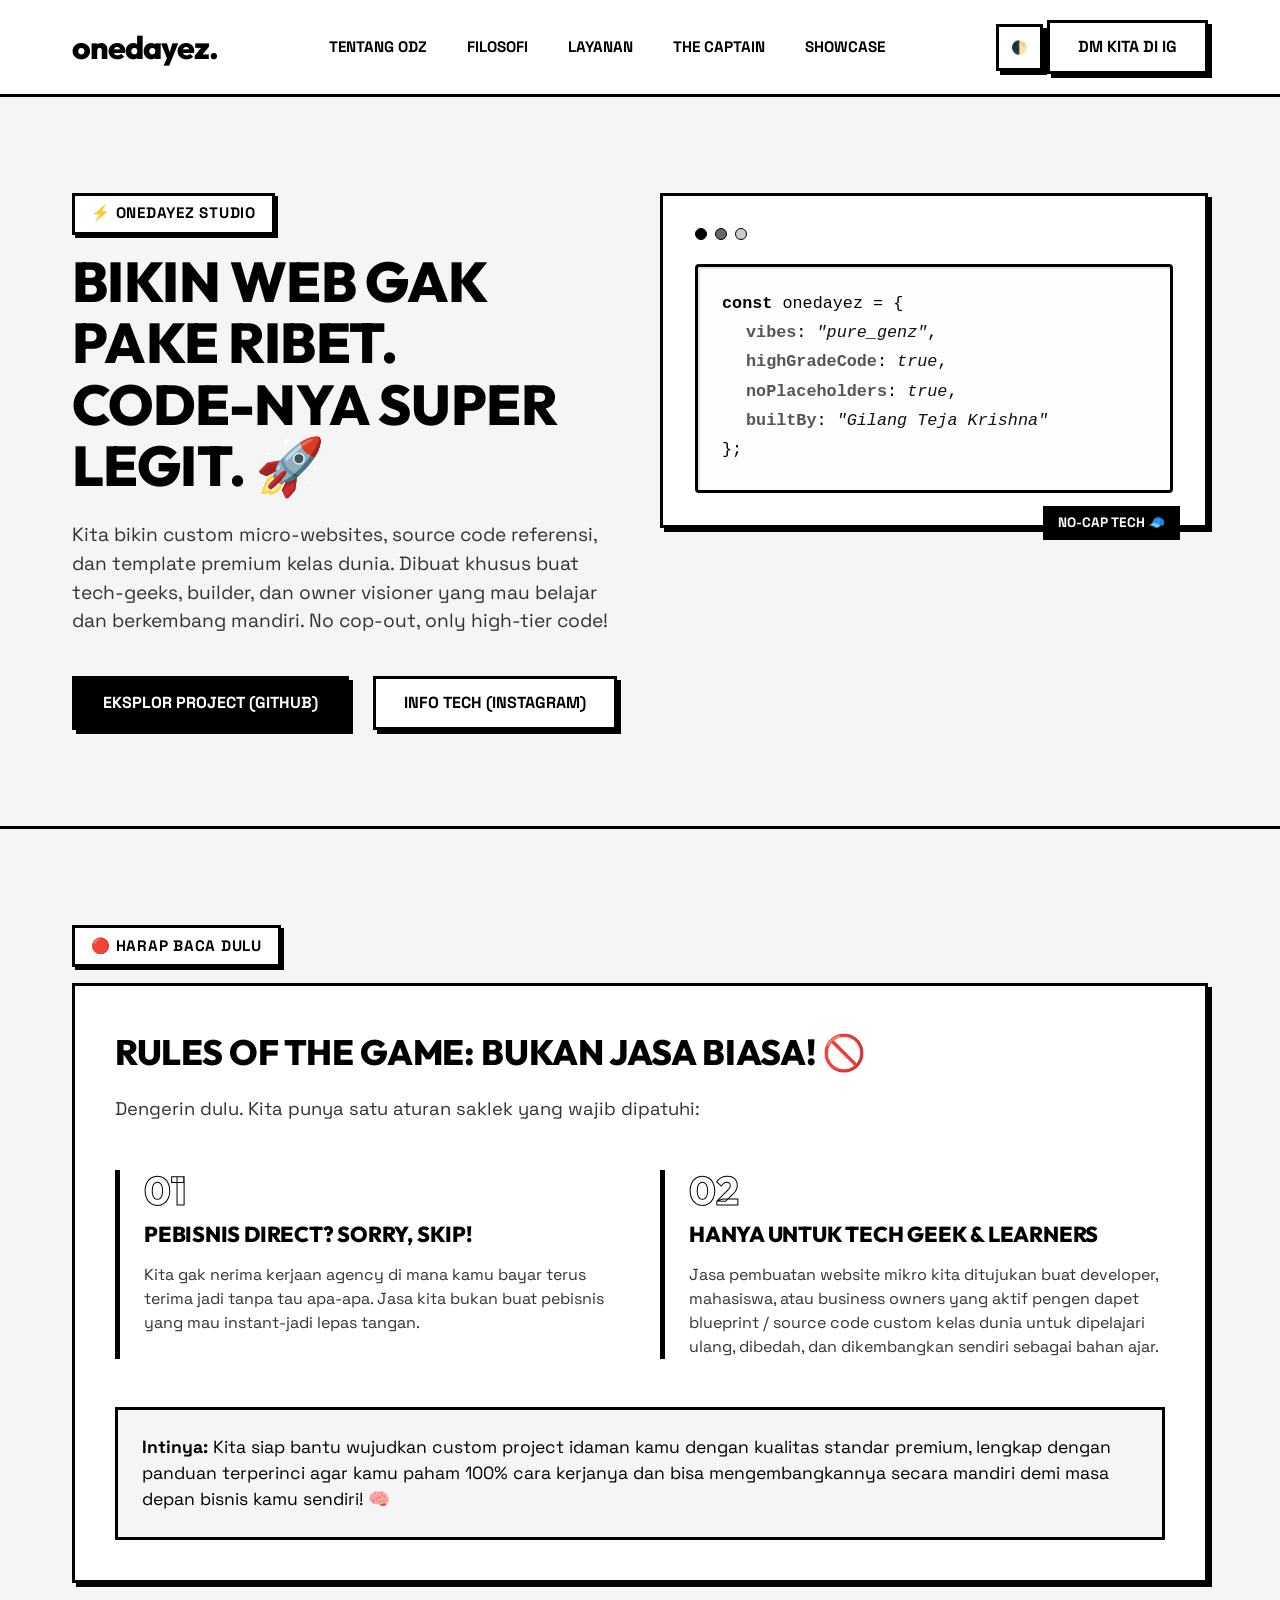
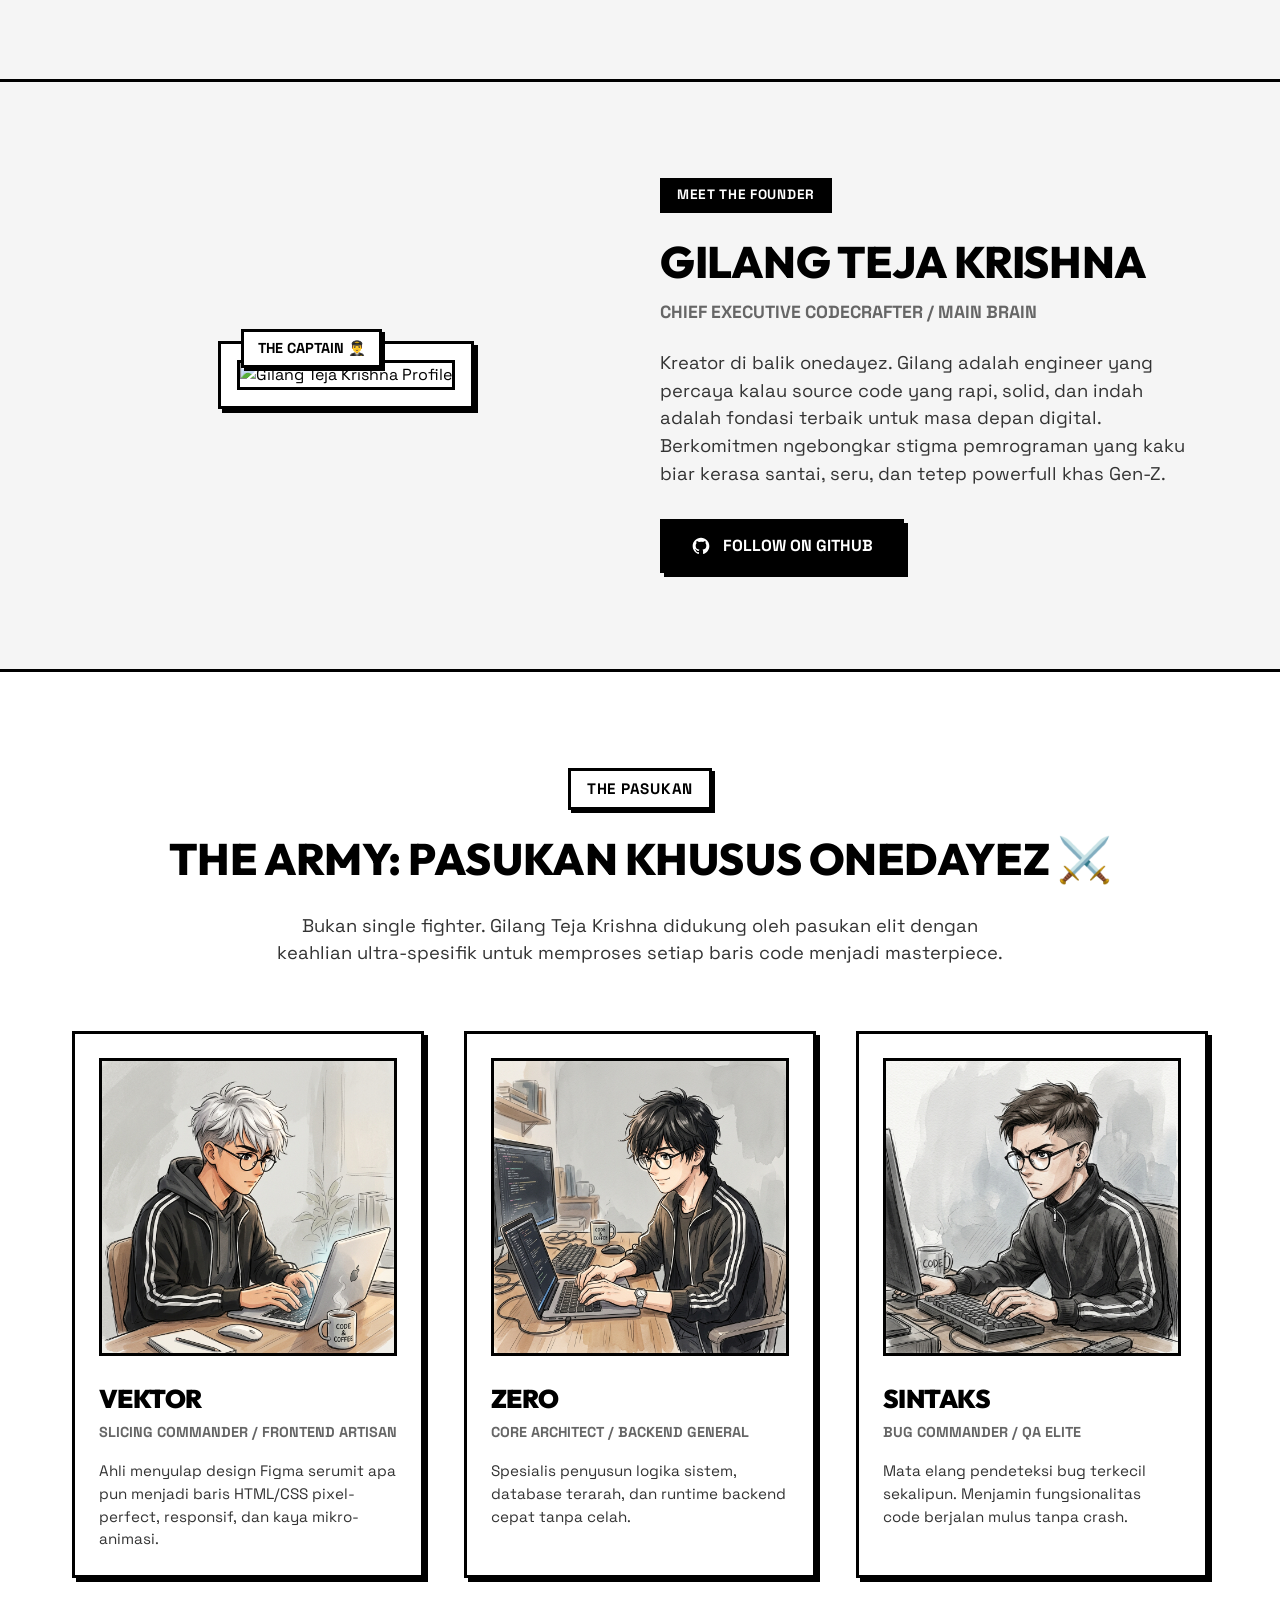
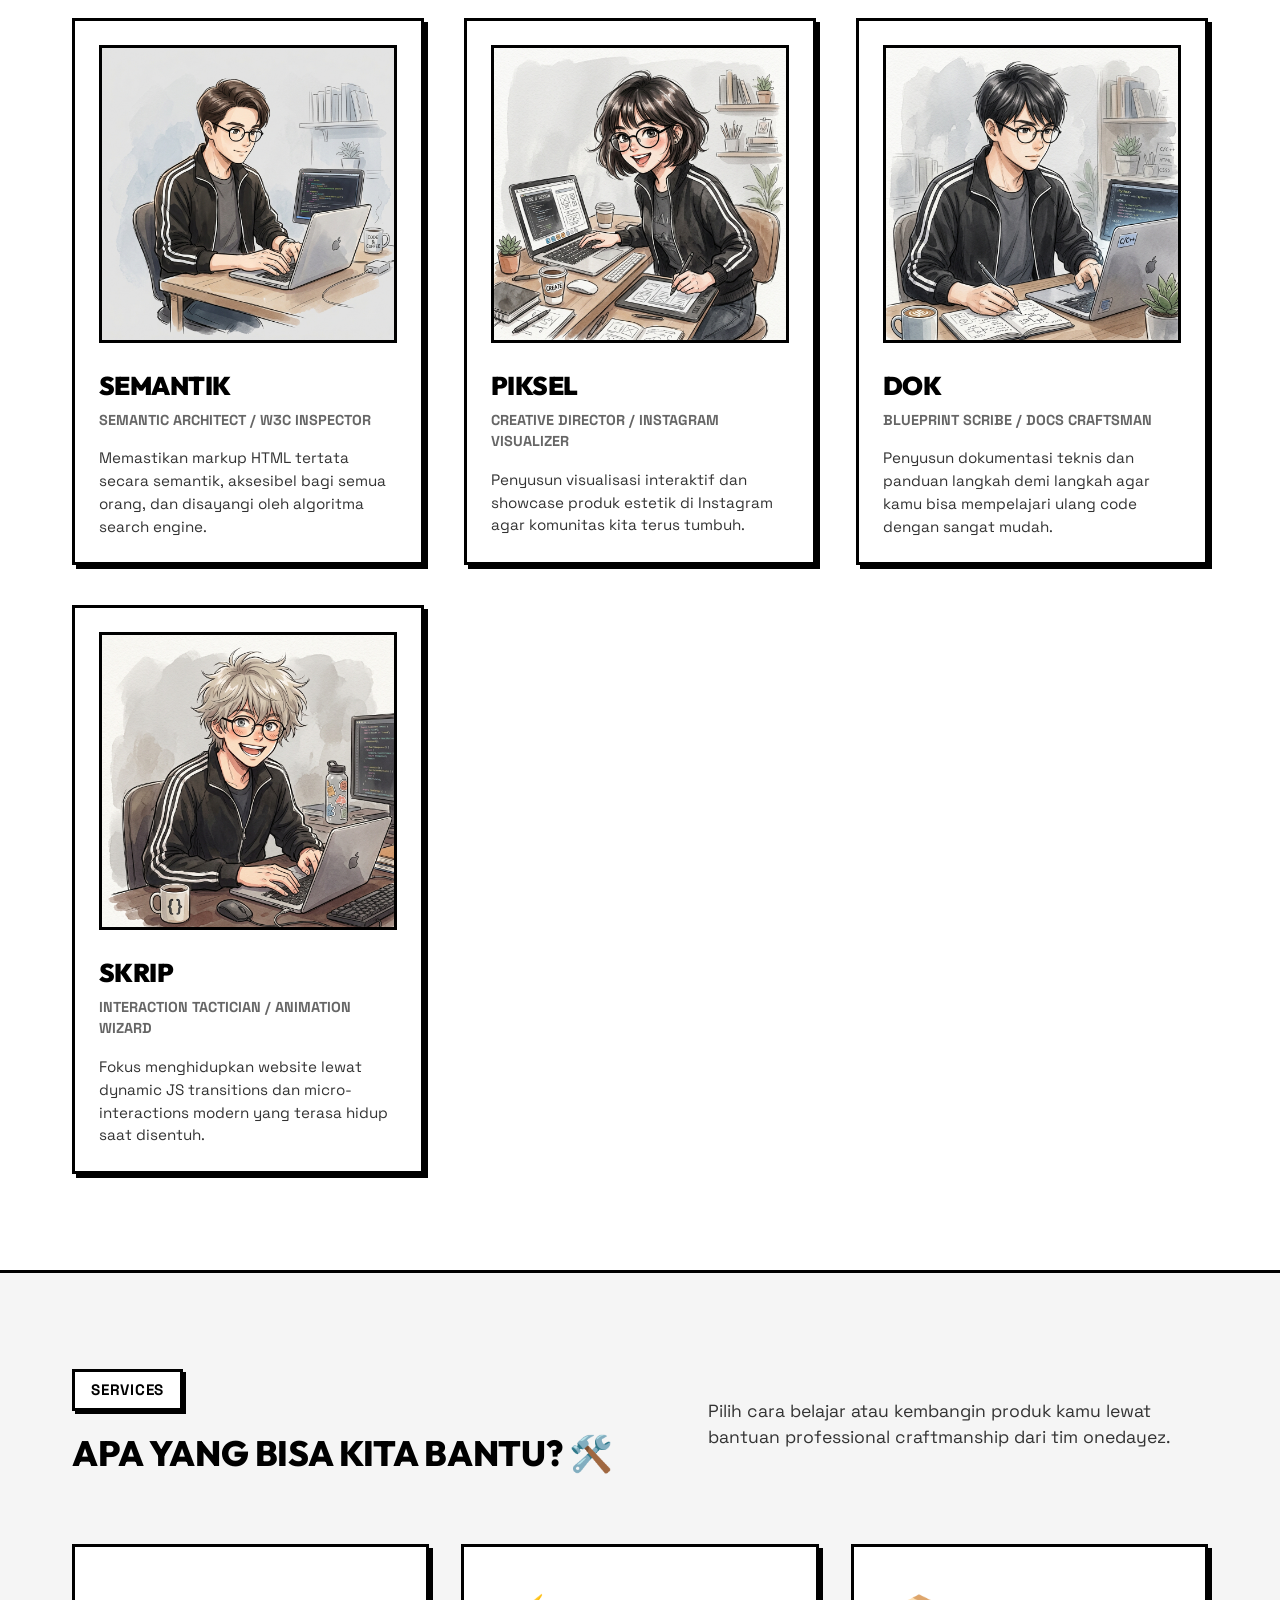
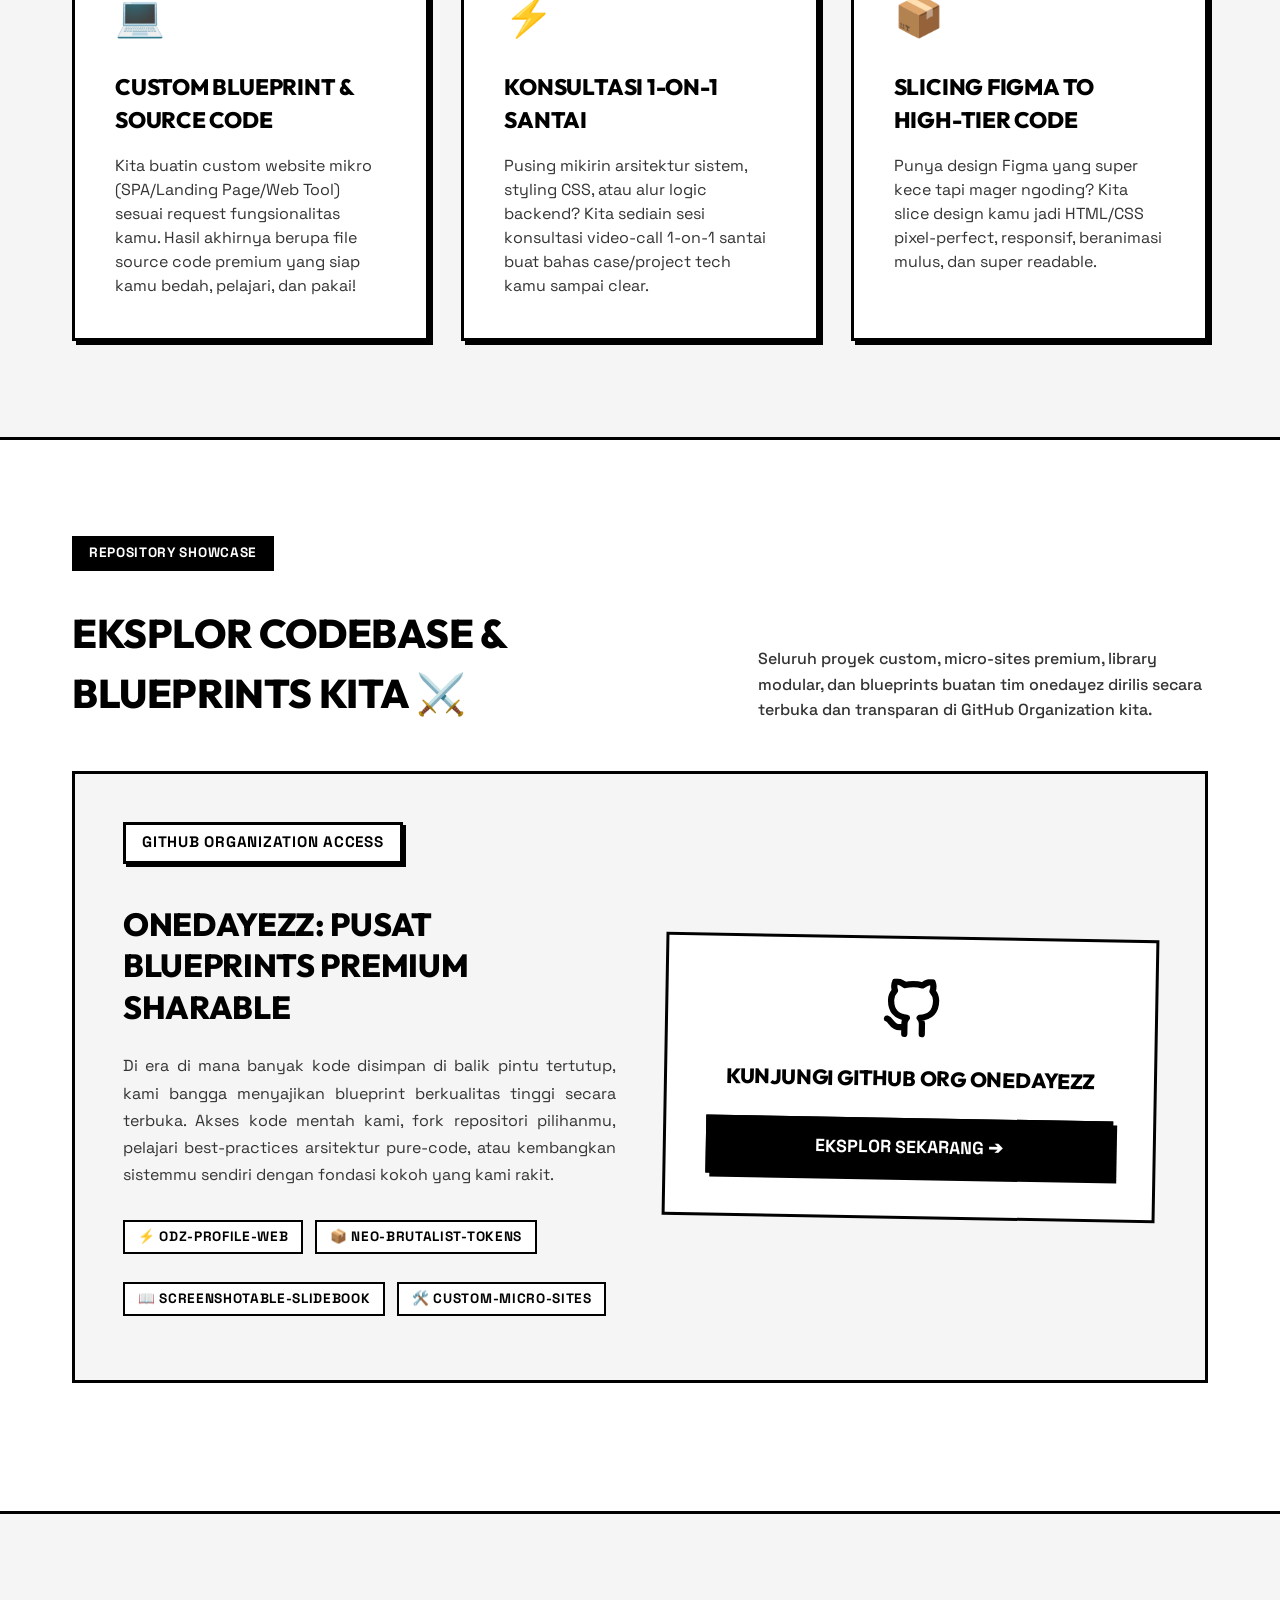
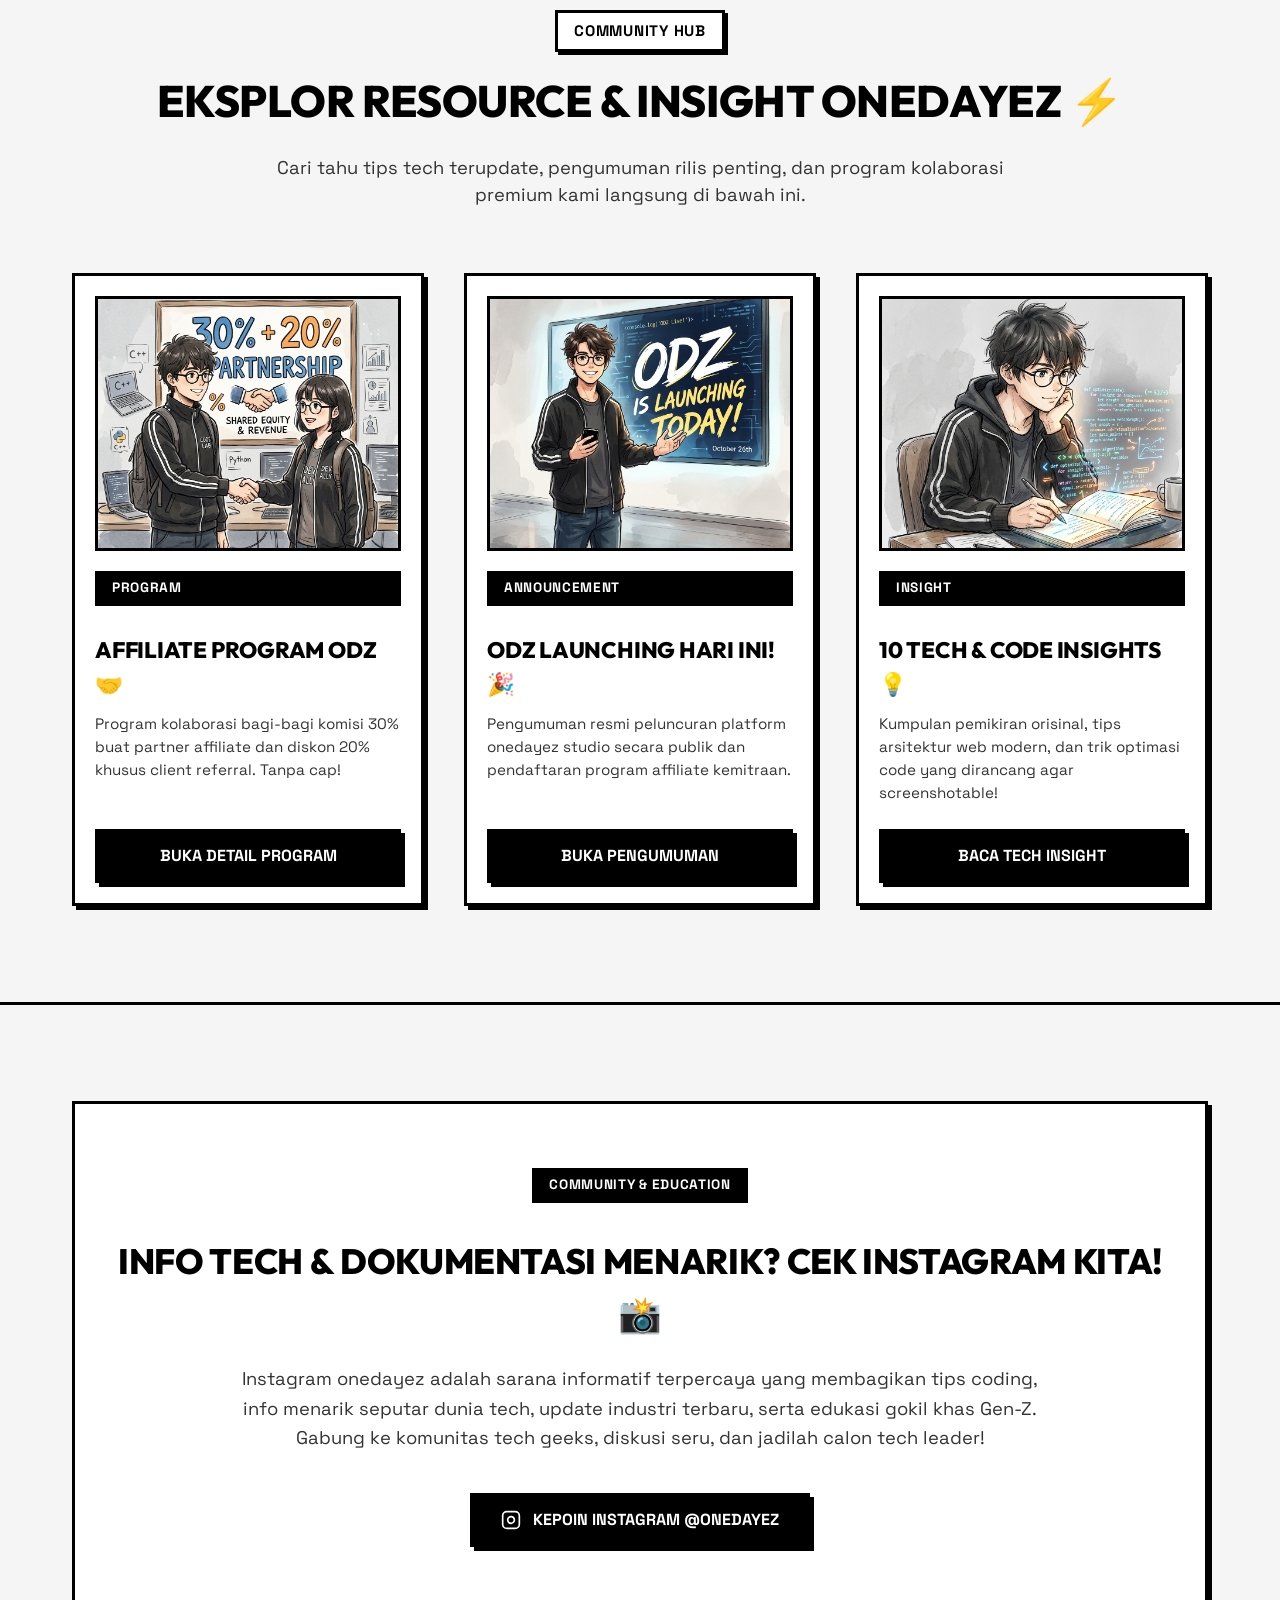
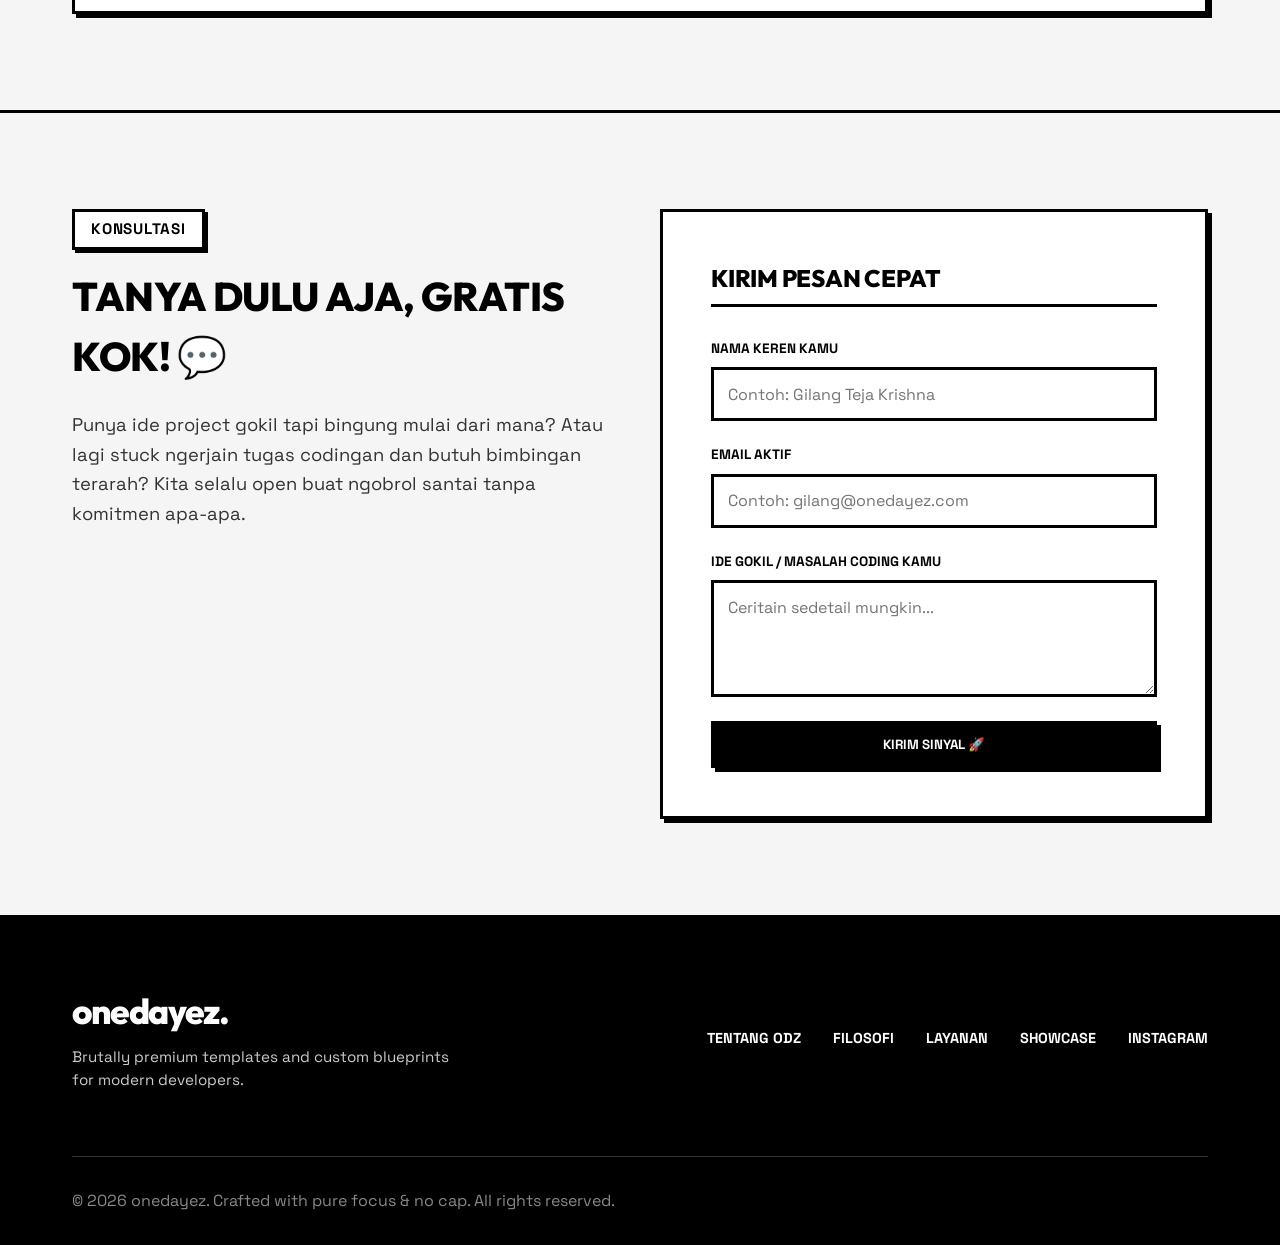
==== commit 4c749bd7: "feat: inject immediate head theme synchronizer script, navigation theme toggler buttons, and script " ====
--- a/index.html
+++ b/index.html
@@ -6,6 +6,14 @@
   <meta name="description" content="onedayez - Web studio indie khusus buat tech geeks dan visioner yang nyari source code custom & blueprint website premium. Code premium, no cap!">
   <title>onedayez. | Brutally Clean Web Masterpieces</title>
   <link rel="stylesheet" href="styles.css">
+  <script>
+    (function() {
+      const theme = localStorage.getItem('theme');
+      if (theme === 'dark' || (!theme && window.matchMedia('(prefers-color-scheme: dark)').matches)) {
+        document.documentElement.setAttribute('data-theme', 'dark');
+      }
+    })();
+  </script>
 </head>
 <body>
 
@@ -21,6 +29,7 @@
         <a href="#showcase" class="nav-link">Showcase</a>
       </nav>
       <div class="nav-actions">
+        <button id="theme-toggle" class="neo-btn" aria-label="Toggle Dark Mode" style="padding: 0.75rem; aspect-ratio: 1; display: inline-flex; align-items: center; justify-content: center; cursor: pointer;">🌓</button>
         <a href="https://instagram.com/onedayez" target="_blank" rel="noopener noreferrer" class="neo-btn">DM Kita di IG</a>
       </div>
     </div>
--- a/styles.css
+++ b/styles.css
@@ -8,16 +8,26 @@
   --color-gray-dark: #333333;
   --color-accent: #ffffff;
   
-  --border-thick: 3px solid #000000;
-  --border-thin: 1.5px solid #000000;
-  
-  --shadow-flat: 4px 4px 0px #000000;
-  --shadow-flat-hover: 7px 7px 0px #000000;
-  --shadow-flat-active: 1px 1px 0px #000000;
+  --border-thick: 3px solid var(--color-fg);
+  --border-thin: 1.5px solid var(--color-fg);
+  
+  --shadow-flat: 4px 4px 0px var(--color-fg);
+  --shadow-flat-hover: 7px 7px 0px var(--color-fg);
+  --shadow-flat-active: 1px 1px 0px var(--color-fg);
   
   --transition-fast: 0.15s cubic-bezier(0.16, 1, 0.3, 1);
   --transition-normal: 0.25s cubic-bezier(0.16, 1, 0.3, 1);
 }
+
+[data-theme="dark"] {
+  --color-bg: #121212;          /* Slate charcoal deep background */
+  --color-fg: #ffffff;          /* Bold white for text and borders */
+  --color-white: #1e1e1e;       /* Slate dark grey for card backgrounds */
+  --color-gray-light: #2d2d2d;  /* Muted separators/inputs */
+  --color-gray-dark: #aaaaaa;   /* Muted text and secondary typography */
+  --color-accent: #1e1e1e;
+}
+
 
 *, *::before, *::after {
   box-sizing: border-box;
@@ -31,6 +41,7 @@
   color: var(--color-fg);
   line-height: 1.5;
   overflow-x: hidden;
+  transition: background-color var(--transition-normal), color var(--transition-normal), border-color var(--transition-normal);
 }
 
 h1, h2, h3, h4, h5, h6 {
@@ -99,7 +110,7 @@
   border: var(--border-thick);
   box-shadow: var(--shadow-flat);
   padding: 2.5rem;
-  transition: transform var(--transition-fast), box-shadow var(--transition-fast);
+  transition: transform var(--transition-fast), box-shadow var(--transition-fast), background-color var(--transition-normal), border-color var(--transition-normal);
   position: relative;
 }
 
@@ -124,7 +135,7 @@
   text-transform: uppercase;
   text-decoration: none;
   cursor: pointer;
-  transition: transform var(--transition-fast), box-shadow var(--transition-fast);
+  transition: transform var(--transition-fast), box-shadow var(--transition-fast), background-color var(--transition-normal), color var(--transition-normal), border-color var(--transition-normal);
 }
 
 .neo-btn:hover {
@@ -144,6 +155,17 @@
 
 .neo-btn-dark:hover {
   background: #222;
+  color: var(--color-white);
+}
+
+[data-theme="dark"] .neo-btn-dark:hover {
+  background: #e0e0e0;
+  color: #121212;
+}
+
+[data-theme="dark"] .neo-btn-dark:active {
+  background: #ffffff;
+  color: #121212;
 }
 
 /* Badges */
@@ -345,7 +367,7 @@
 }
 
 .rule-num {
-  font-family: 'Syne', sans-serif;
+  font-family: 'Outfit', sans-serif;
   font-size: 2.5rem;
   font-weight: 800;
   line-height: 1;
@@ -548,7 +570,7 @@
 }
 
 .footer-logo {
-  font-family: 'Syne', sans-serif;
+  font-family: 'Outfit', sans-serif;
   font-size: 2.2rem;
   font-weight: 800;
   letter-spacing: -0.04em;
@@ -804,7 +826,7 @@
   box-shadow: 10px 10px 0px var(--color-fg);
   display: flex;
   flex-direction: column;
-  padding: 3rem;
+  padding: 2.25rem;
   position: relative;
   overflow: hidden;
   box-sizing: border-box;
@@ -815,8 +837,8 @@
   justify-content: space-between;
   align-items: center;
   border-bottom: 3px solid var(--color-fg);
-  padding-bottom: 1.25rem;
-  margin-bottom: 2rem;
+  padding-bottom: 1rem;
+  margin-bottom: 1.25rem;
 }
 
 .book-brand {
@@ -844,34 +866,34 @@
 }
 
 .book-title {
-  font-size: 2.2rem;
+  font-size: 2rem;
   font-family: 'Outfit', sans-serif;
   font-weight: 900;
   line-height: 1.3;
-  margin-bottom: 1.5rem;
+  margin-bottom: 0.85rem;
   text-transform: uppercase;
 }
 
 .book-subtitle {
-  font-size: 1.2rem;
-  line-height: 1.6;
+  font-size: 1.15rem;
+  line-height: 1.5;
   color: var(--color-gray-dark);
 }
 
 .book-bullets {
   display: flex;
   flex-direction: column;
-  gap: 1rem;
+  gap: 0.75rem;
   list-style: none;
   padding: 0;
   margin: 0;
 }
 
 .book-bullet-item {
-  font-size: 1.05rem;
+  font-size: 0.95rem;
   line-height: 1.5;
   color: var(--color-fg);
-  padding: 1rem;
+  padding: 0.75rem 1rem;
   background: var(--color-bg);
   border: var(--border-thin);
   border-left: 8px solid var(--color-fg);
@@ -880,8 +902,8 @@
 
 .book-footer {
   border-top: 3px solid var(--color-fg);
-  padding-top: 1.25rem;
-  margin-top: 2rem;
+  padding-top: 1rem;
+  margin-top: 1.25rem;
   display: flex;
   justify-content: space-between;
   align-items: center;
@@ -1145,6 +1167,10 @@
     text-align: justify;
     text-justify: inter-word;
   }
+
+  body {
+    zoom: 0.8;
+  }
   
   .container {
     padding: 0 1.25rem;
@@ -1210,4 +1236,35 @@
     width: 100%;
     text-align: center;
   }
-}
+
+  /* Footer & Title Stacking overrides on Mobile */
+  .footer-grid.flex-between {
+    flex-direction: column;
+    align-items: flex-start;
+    gap: 2.5rem;
+  }
+
+  .footer-links {
+    flex-direction: column;
+    gap: 1.25rem;
+    width: 100%;
+  }
+
+  .footer-links a {
+    display: inline-block;
+    width: 100%;
+    padding: 0.5rem 0;
+    border-bottom: 1px solid rgba(255, 255, 255, 0.1);
+  }
+
+  .footer-bottom {
+    margin-top: 3rem;
+    padding-top: 1.5rem;
+  }
+
+  .section-title-block.flex-between {
+    flex-direction: column;
+    align-items: flex-start;
+    gap: 1.25rem;
+  }
+}
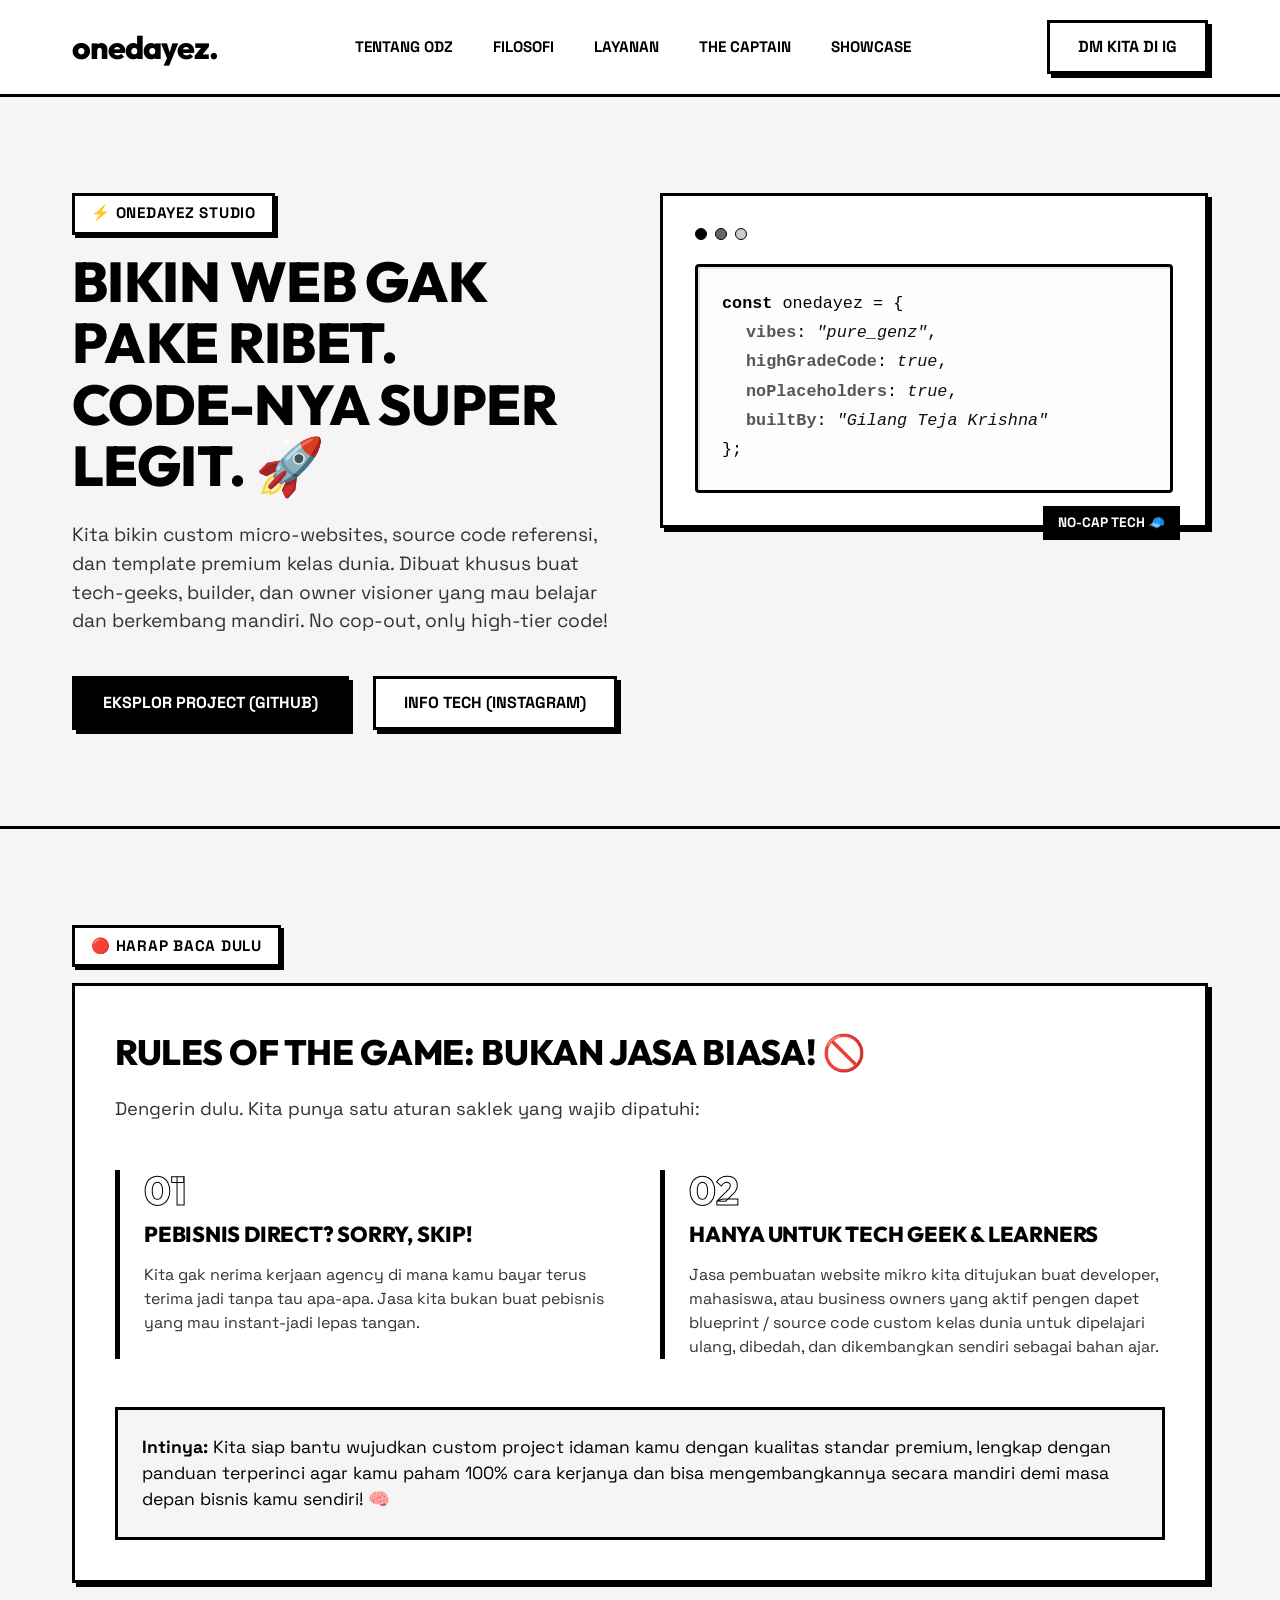
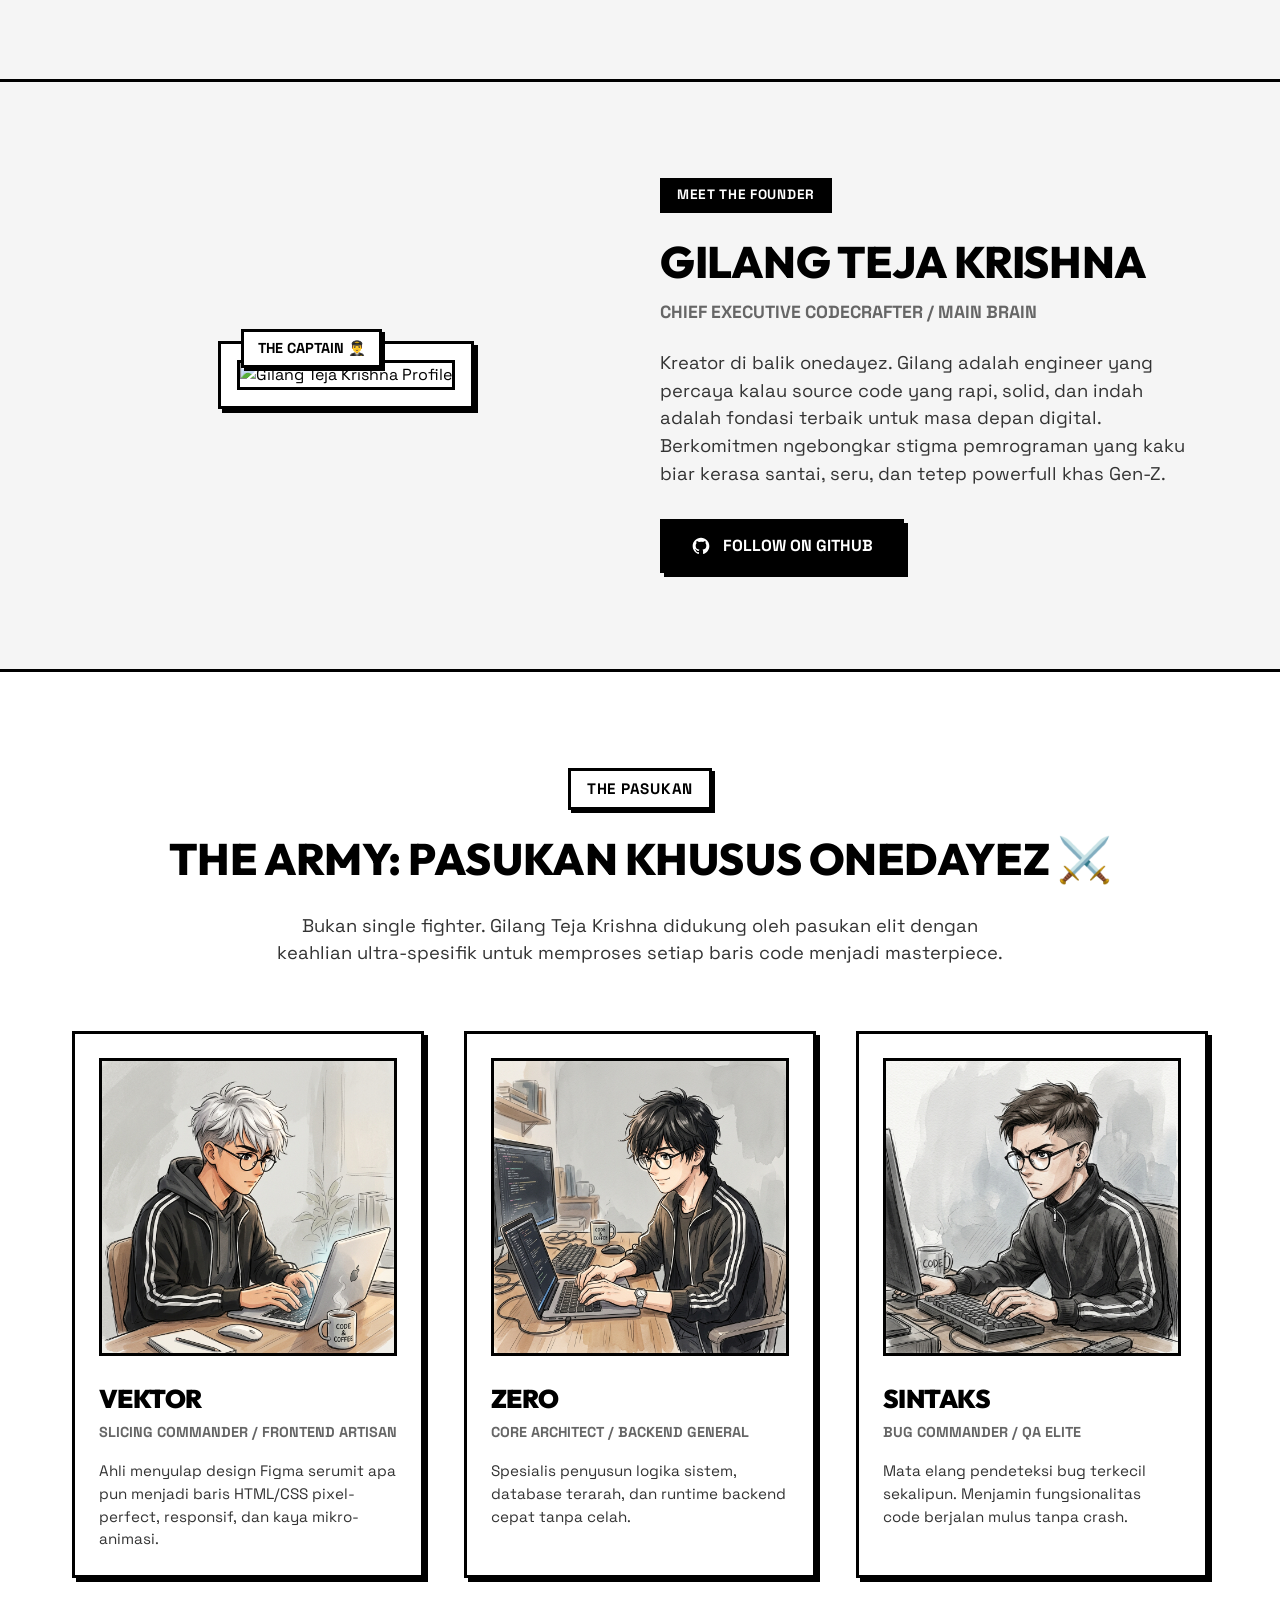
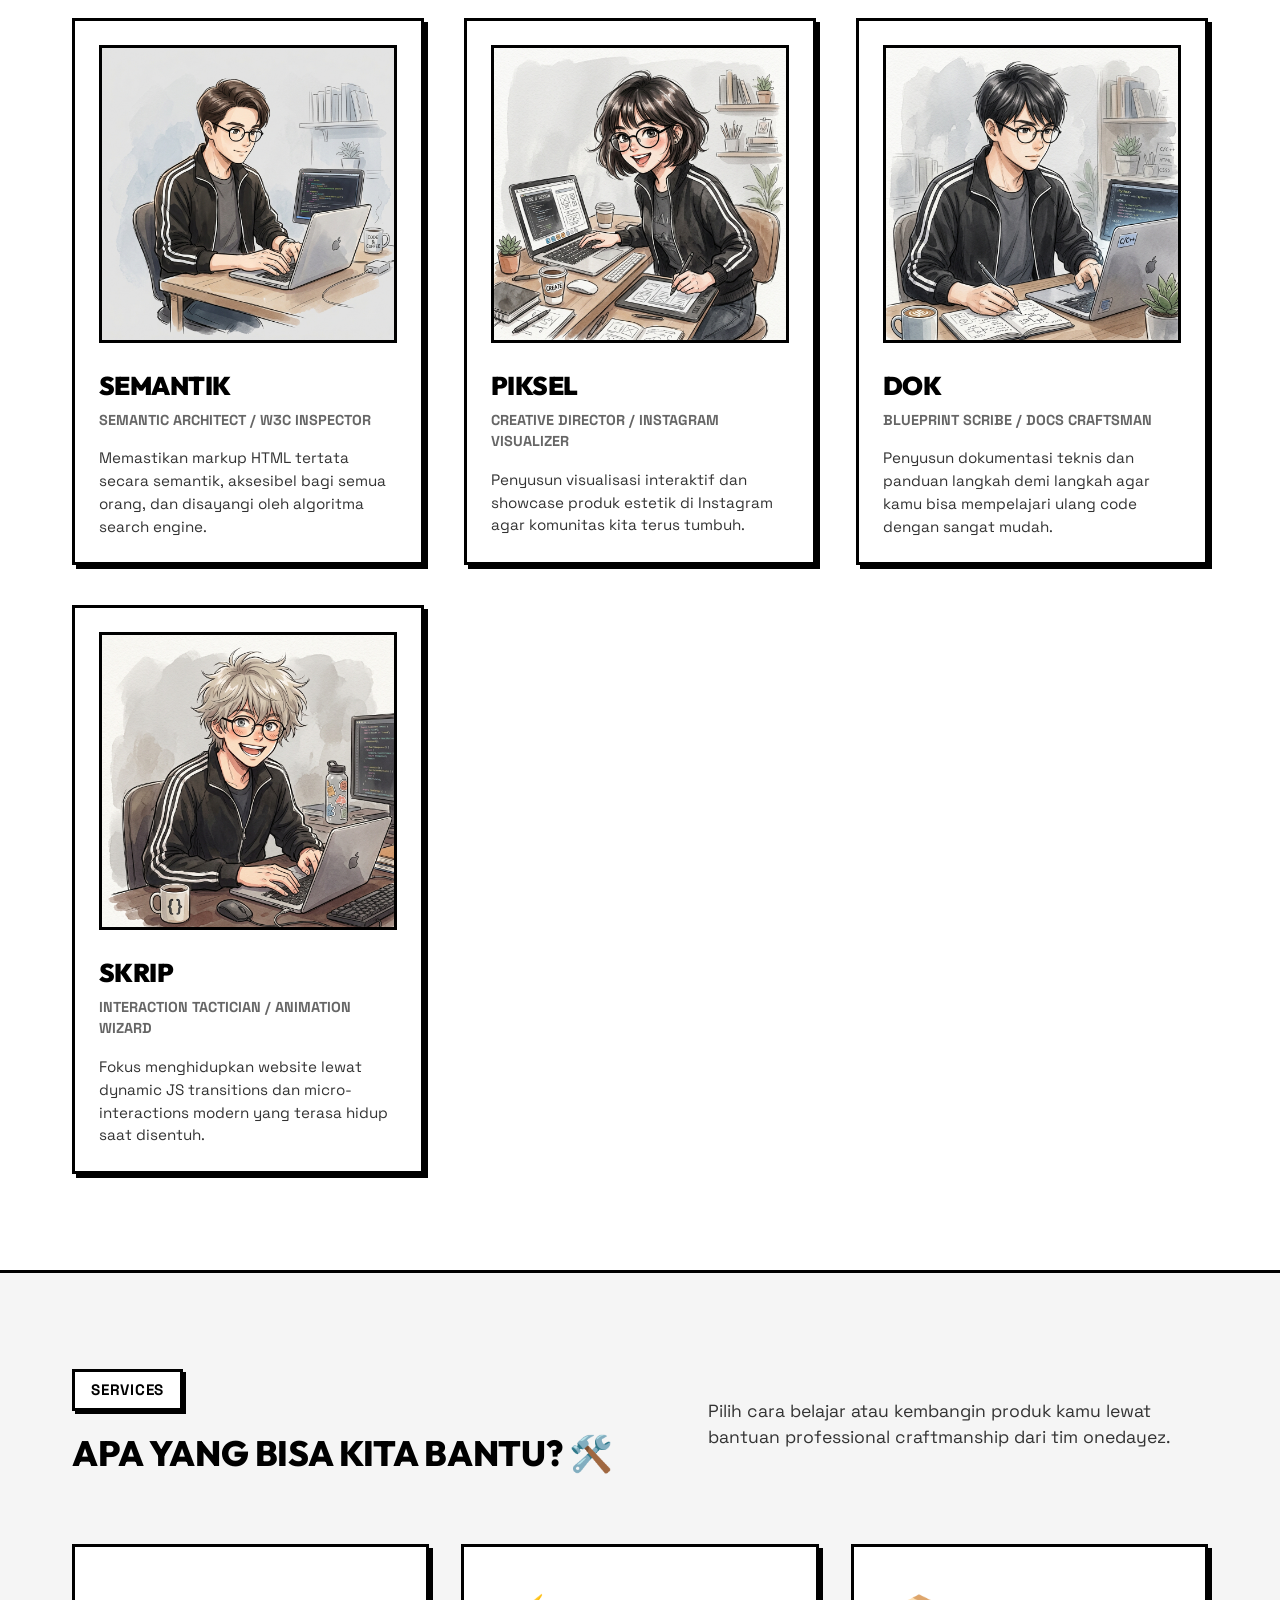
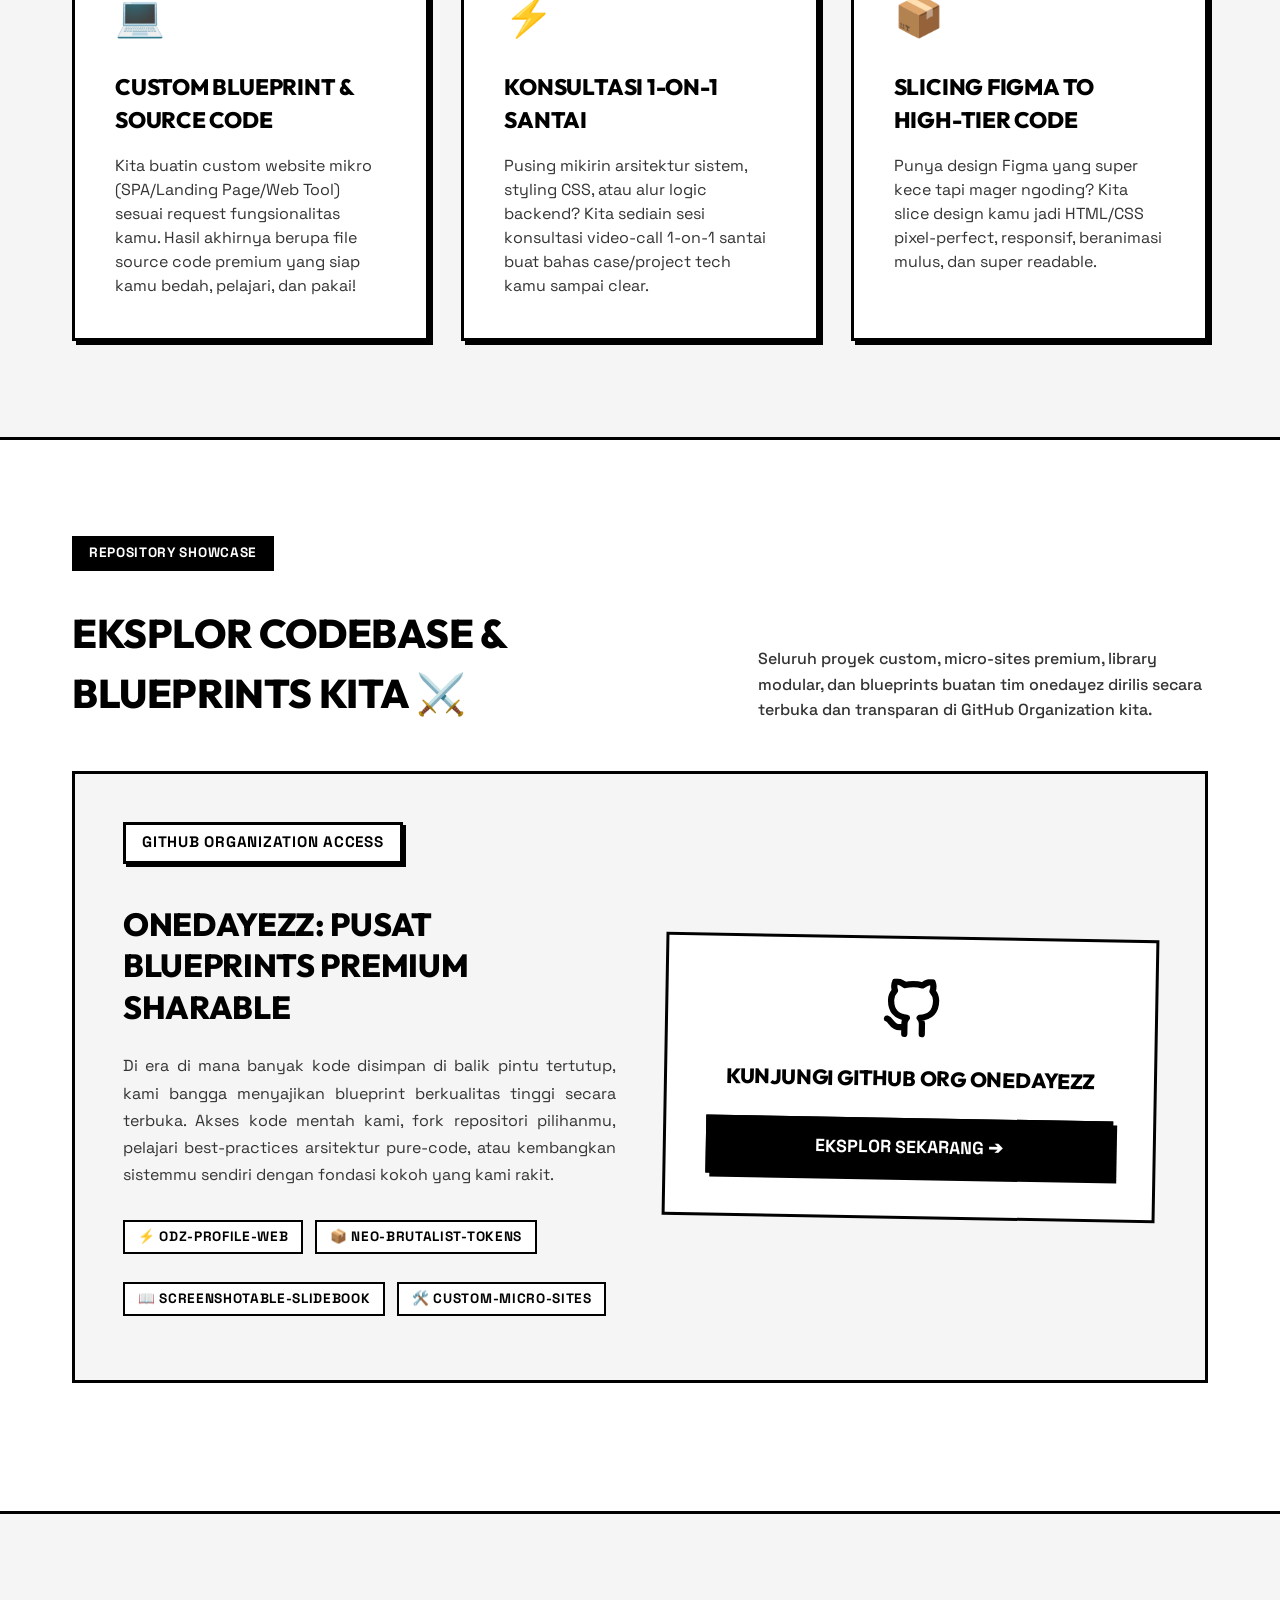
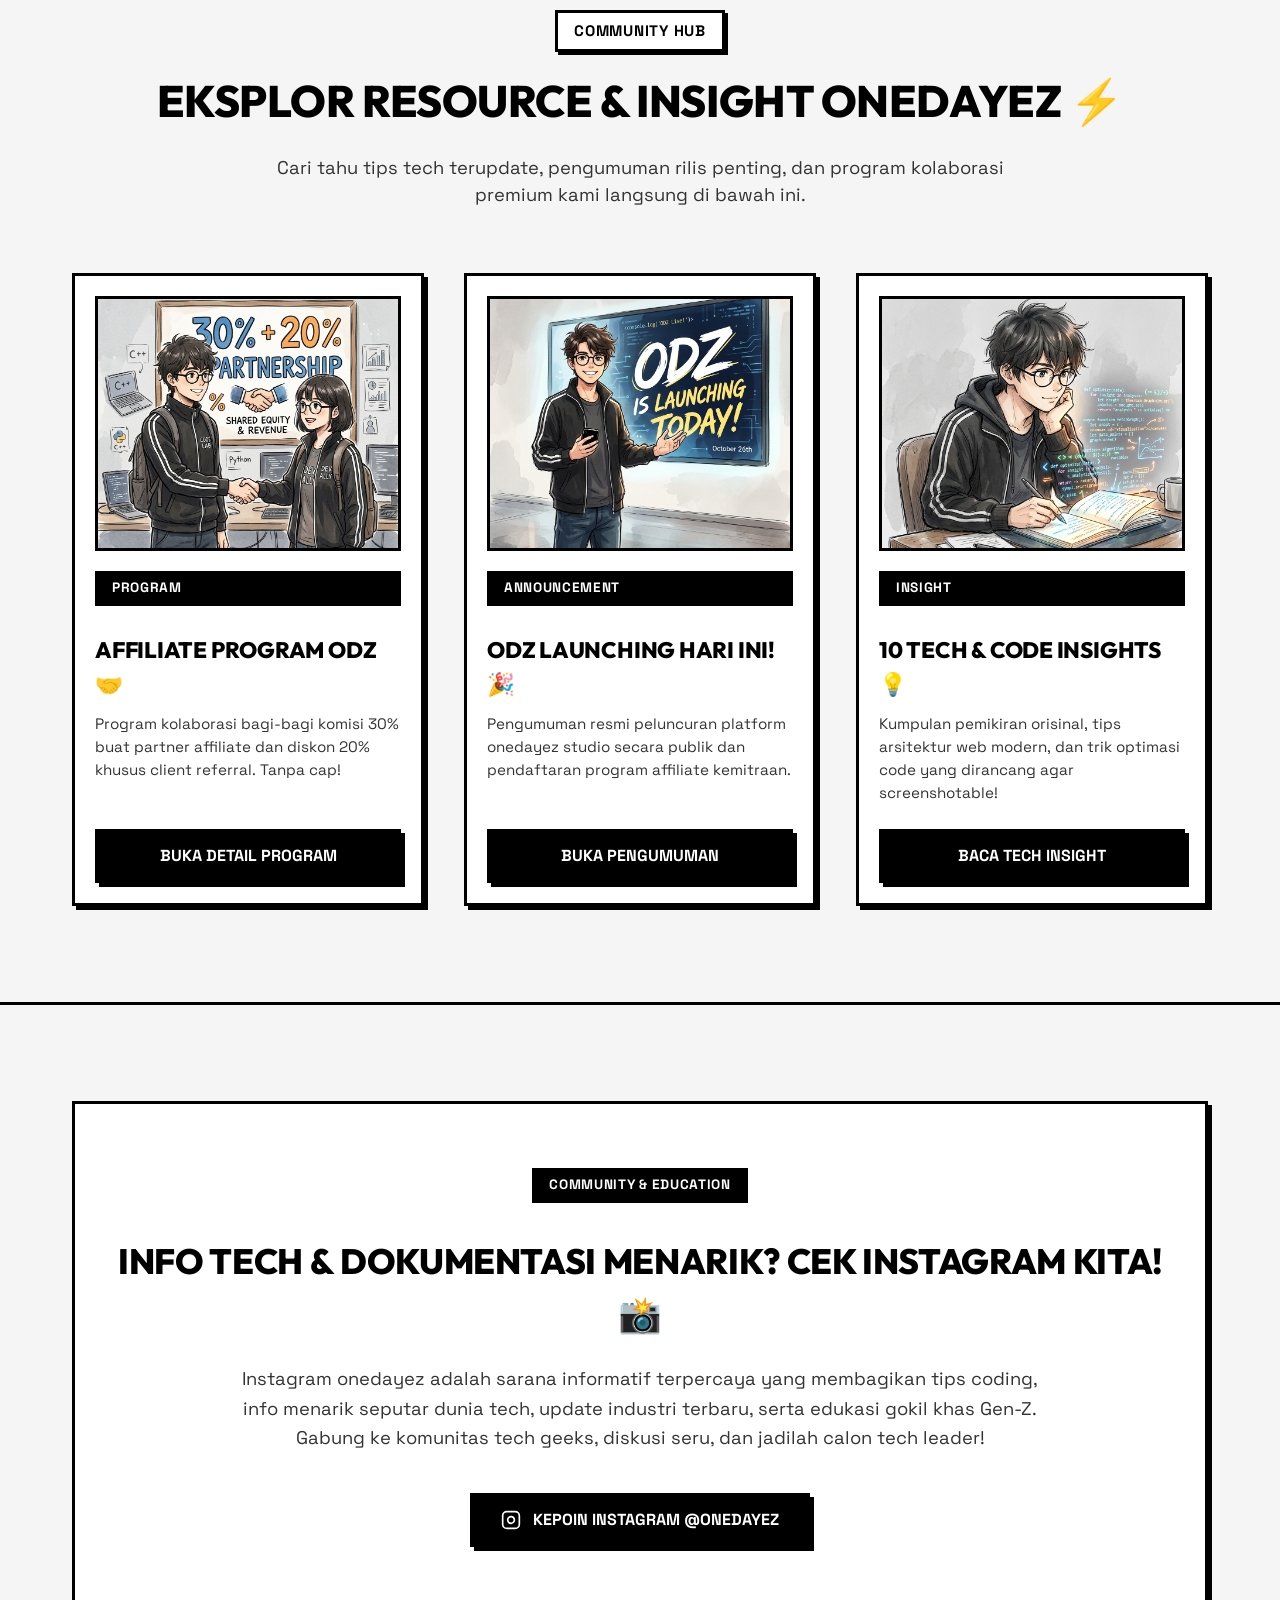
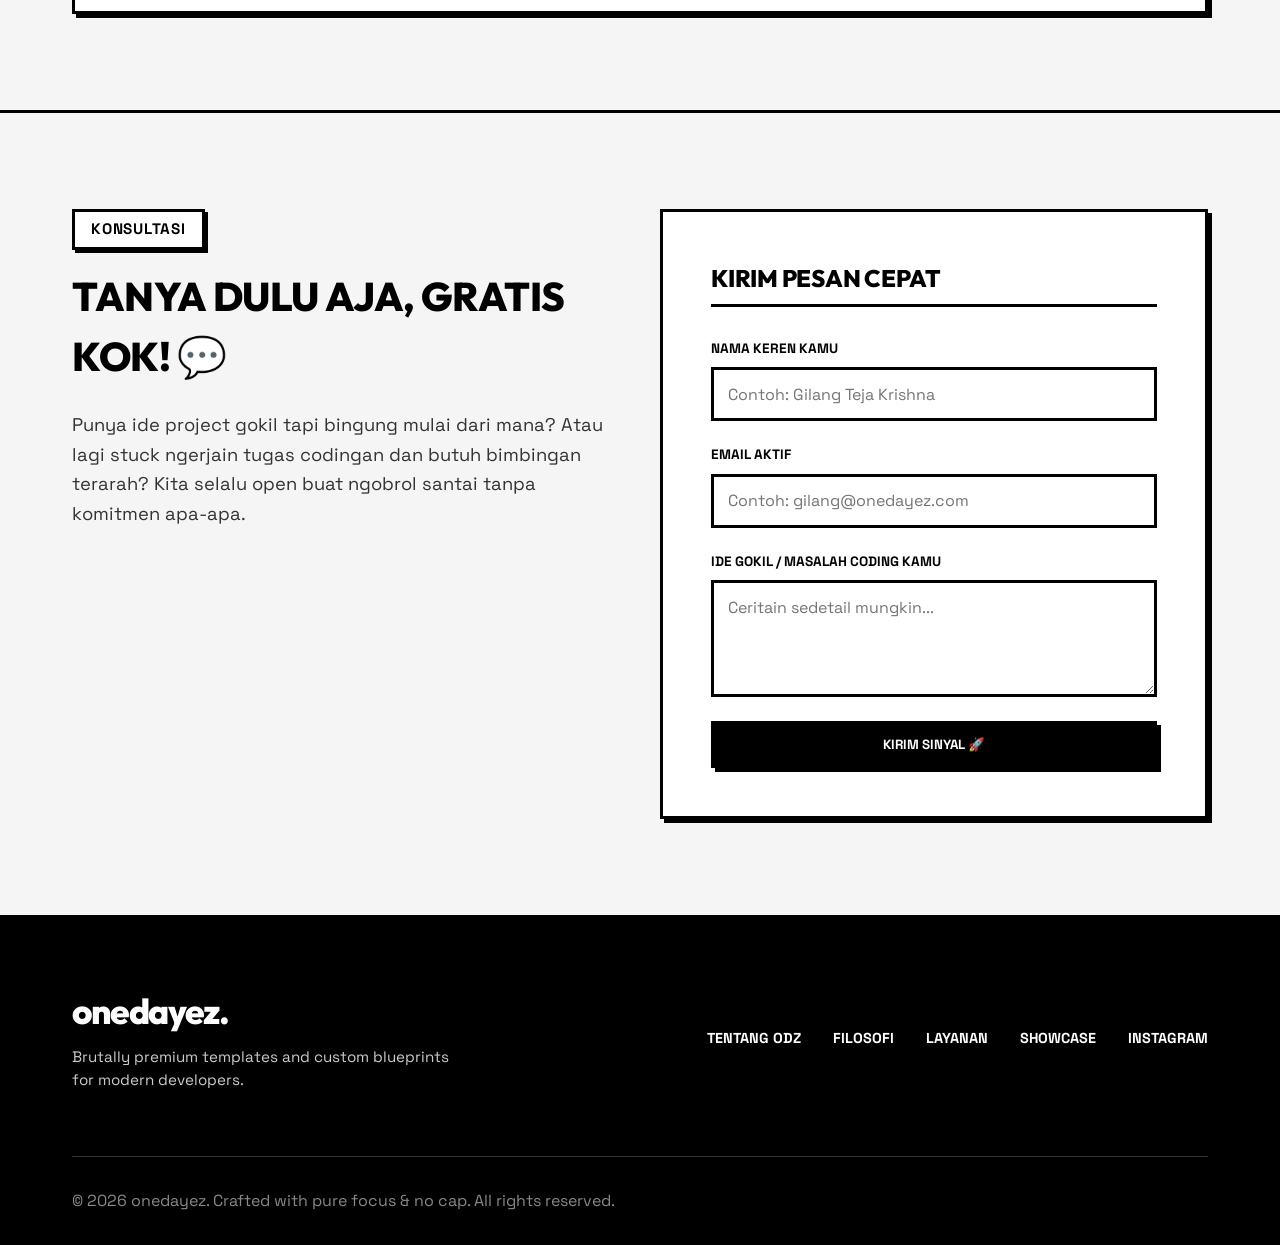
==== commit 43c49258: "revert: cancel dark mode style theme tokens and header controls site-wide, preserve Cover Slide hook" ====
--- a/index.html
+++ b/index.html
@@ -6,14 +6,6 @@
   <meta name="description" content="onedayez - Web studio indie khusus buat tech geeks dan visioner yang nyari source code custom & blueprint website premium. Code premium, no cap!">
   <title>onedayez. | Brutally Clean Web Masterpieces</title>
   <link rel="stylesheet" href="styles.css">
-  <script>
-    (function() {
-      const theme = localStorage.getItem('theme');
-      if (theme === 'dark' || (!theme && window.matchMedia('(prefers-color-scheme: dark)').matches)) {
-        document.documentElement.setAttribute('data-theme', 'dark');
-      }
-    })();
-  </script>
 </head>
 <body>
 
@@ -29,7 +21,6 @@
         <a href="#showcase" class="nav-link">Showcase</a>
       </nav>
       <div class="nav-actions">
-        <button id="theme-toggle" class="neo-btn" aria-label="Toggle Dark Mode" style="padding: 0.75rem; aspect-ratio: 1; display: inline-flex; align-items: center; justify-content: center; cursor: pointer;">🌓</button>
         <a href="https://instagram.com/onedayez" target="_blank" rel="noopener noreferrer" class="neo-btn">DM Kita di IG</a>
       </div>
     </div>
--- a/styles.css
+++ b/styles.css
@@ -8,26 +8,16 @@
   --color-gray-dark: #333333;
   --color-accent: #ffffff;
   
-  --border-thick: 3px solid var(--color-fg);
-  --border-thin: 1.5px solid var(--color-fg);
-  
-  --shadow-flat: 4px 4px 0px var(--color-fg);
-  --shadow-flat-hover: 7px 7px 0px var(--color-fg);
-  --shadow-flat-active: 1px 1px 0px var(--color-fg);
+  --border-thick: 3px solid #000000;
+  --border-thin: 1.5px solid #000000;
+  
+  --shadow-flat: 4px 4px 0px #000000;
+  --shadow-flat-hover: 7px 7px 0px #000000;
+  --shadow-flat-active: 1px 1px 0px #000000;
   
   --transition-fast: 0.15s cubic-bezier(0.16, 1, 0.3, 1);
   --transition-normal: 0.25s cubic-bezier(0.16, 1, 0.3, 1);
 }
-
-[data-theme="dark"] {
-  --color-bg: #121212;          /* Slate charcoal deep background */
-  --color-fg: #ffffff;          /* Bold white for text and borders */
-  --color-white: #1e1e1e;       /* Slate dark grey for card backgrounds */
-  --color-gray-light: #2d2d2d;  /* Muted separators/inputs */
-  --color-gray-dark: #aaaaaa;   /* Muted text and secondary typography */
-  --color-accent: #1e1e1e;
-}
-
 
 *, *::before, *::after {
   box-sizing: border-box;
@@ -41,7 +31,6 @@
   color: var(--color-fg);
   line-height: 1.5;
   overflow-x: hidden;
-  transition: background-color var(--transition-normal), color var(--transition-normal), border-color var(--transition-normal);
 }
 
 h1, h2, h3, h4, h5, h6 {
@@ -110,7 +99,7 @@
   border: var(--border-thick);
   box-shadow: var(--shadow-flat);
   padding: 2.5rem;
-  transition: transform var(--transition-fast), box-shadow var(--transition-fast), background-color var(--transition-normal), border-color var(--transition-normal);
+  transition: transform var(--transition-fast), box-shadow var(--transition-fast);
   position: relative;
 }
 
@@ -135,7 +124,7 @@
   text-transform: uppercase;
   text-decoration: none;
   cursor: pointer;
-  transition: transform var(--transition-fast), box-shadow var(--transition-fast), background-color var(--transition-normal), color var(--transition-normal), border-color var(--transition-normal);
+  transition: transform var(--transition-fast), box-shadow var(--transition-fast);
 }
 
 .neo-btn:hover {
@@ -155,17 +144,6 @@
 
 .neo-btn-dark:hover {
   background: #222;
-  color: var(--color-white);
-}
-
-[data-theme="dark"] .neo-btn-dark:hover {
-  background: #e0e0e0;
-  color: #121212;
-}
-
-[data-theme="dark"] .neo-btn-dark:active {
-  background: #ffffff;
-  color: #121212;
 }
 
 /* Badges */
